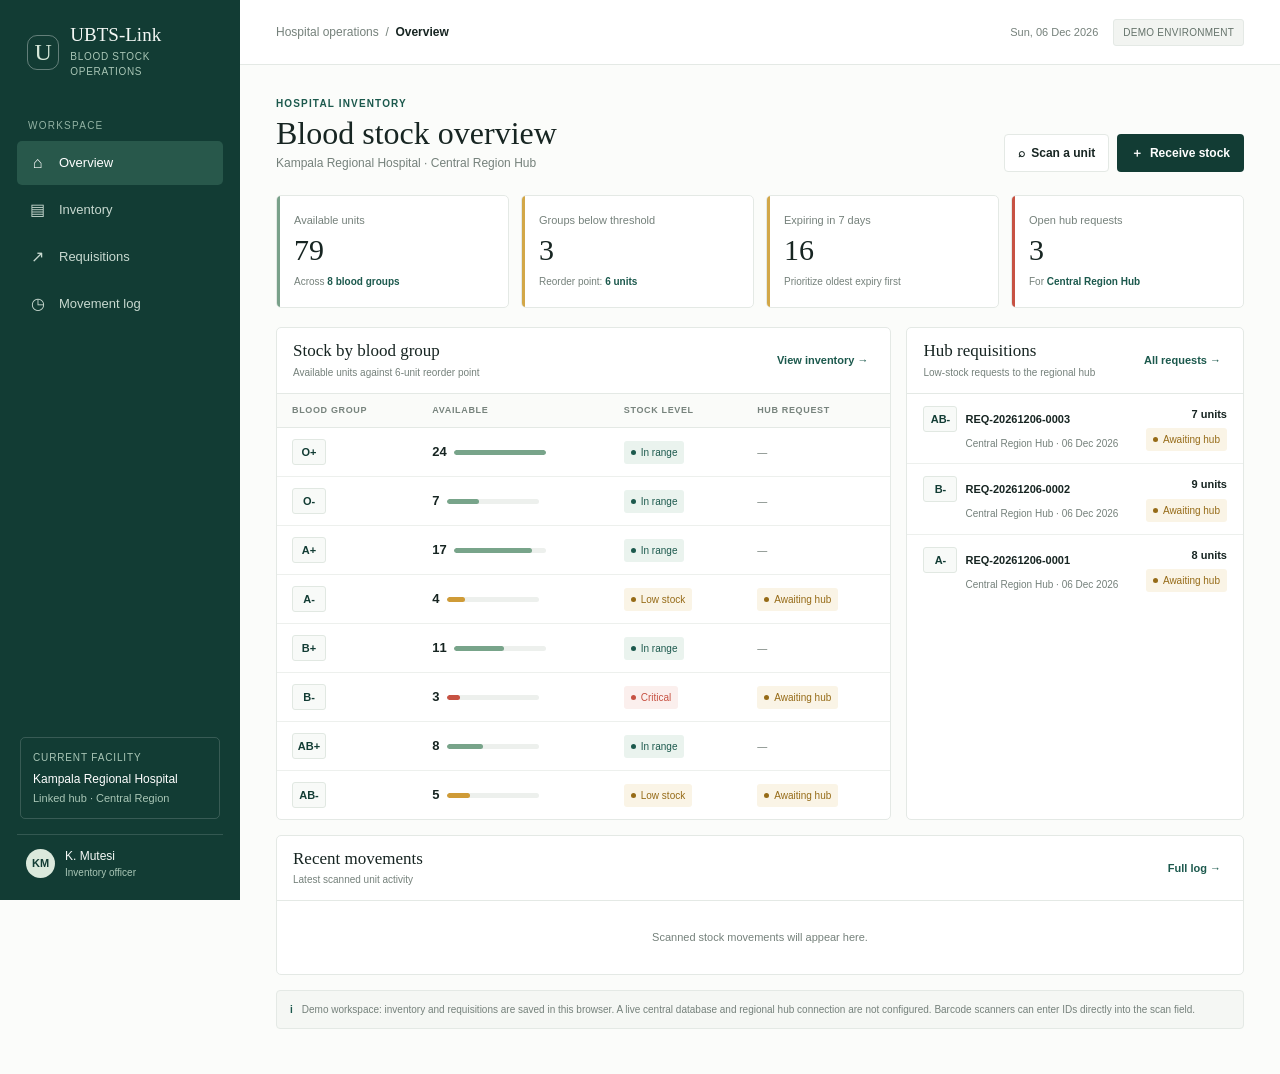
==== index.html @ df7903d9 "Build 1: Everything in the html" ====
<!doctype html>
<html lang="en">
<head>
<meta charset="utf-8">
<meta name="viewport" content="width=device-width, initial-scale=1">
<meta name="theme-color" content="#123c34">
<title>UBTS-Link | Blood stock operations</title>
<style>
:root{--forest:#123c34;--forest-2:#1c594d;--mint:#eaf3ee;--mint-2:#f3f7f4;--paper:#fbfcfa;--ink:#172522;--muted:#75817b;--line:#e4e9e5;--coral:#c75243;--coral-soft:#fbefed;--amber:#966b17;--amber-soft:#faf4e6;--blue:#416c88;--blue-soft:#edf4f8;--white:#fff;--shadow:0 14px 38px rgba(25,50,39,.12);--serif:Georgia,'Times New Roman',serif;--sans:'Trebuchet MS','Segoe UI',sans-serif}*{box-sizing:border-box}body{margin:0;background:var(--paper);color:var(--ink);font:14px/1.5 var(--sans)}button,input,select{font:inherit}button{cursor:pointer}button:focus-visible,input:focus-visible,select:focus-visible{outline:3px solid #8bc5a7;outline-offset:2px}.shell{min-height:100vh;display:grid;grid-template-columns:240px minmax(0,1fr)}.sidebar{position:sticky;top:0;height:100vh;display:flex;flex-direction:column;background:var(--forest);color:#f4f8f5;padding:25px 17px 18px}.brand{display:flex;align-items:center;gap:11px;padding:0 10px 27px}.brand-mark{width:35px;height:35px;display:grid;place-items:center;border:1px solid rgba(255,255,255,.34);border-radius:10px;color:#d6e8d9;font:24px/1 var(--serif)}.brand-name{font:19px/1 var(--serif);letter-spacing:0}.brand-sub{font-size:10px;color:#a9c6b6;margin-top:5px;letter-spacing:.7px}.nav-label{padding:12px 11px 8px;color:#92b2a3;text-transform:uppercase;font-size:10px;letter-spacing:1.25px}.nav{display:grid;gap:3px}.nav button{border:0;background:transparent;color:#c8d9d0;text-align:left;display:flex;align-items:center;gap:12px;padding:10px 11px;border-radius:5px;font-size:13px}.nav button:hover,.nav button.active{background:#28584b;color:#fff}.nav-icon{width:19px;text-align:center;font-size:16px}.sidebar-bottom{margin-top:auto}.facility-card{margin:12px 3px 15px;padding:12px;border:1px solid rgba(255,255,255,.16);border-radius:5px}.facility-label{font-size:10px;color:#a9c6b6;text-transform:uppercase;letter-spacing:.85px}.facility-name{margin-top:5px;font-size:12px;color:white}.facility-meta{margin-top:2px;font-size:11px;color:#a9c6b6}.user-row{display:flex;align-items:center;gap:10px;padding:12px 9px 2px;border-top:1px solid rgba(255,255,255,.14)}.avatar{height:29px;width:29px;display:grid;place-items:center;border-radius:50%;background:#dbe9dc;color:var(--forest);font-weight:bold;font-size:11px}.user-name{font-size:12px}.user-role{font-size:10px;color:#a9c6b6}.main{min-width:0}.topbar{height:65px;background:var(--white);border-bottom:1px solid var(--line);display:flex;align-items:center;justify-content:space-between;gap:18px;padding:0 36px}.crumb{font-size:12px;color:var(--muted)}.crumb strong{font-weight:600;color:var(--ink)}.top-actions{display:flex;align-items:center;gap:15px}.demo-chip{padding:5px 9px;background:#f2f4f1;border:1px solid #e4e9e5;border-radius:3px;color:#65736b;font-size:10px;letter-spacing:.25px}.top-date{color:var(--muted);font-size:11px}.content{max-width:1500px;margin:0 auto;padding:31px 36px 45px}.page-heading{display:flex;align-items:flex-end;justify-content:space-between;gap:20px;margin-bottom:23px}.eyebrow{color:var(--forest-2);text-transform:uppercase;letter-spacing:1.15px;font-size:10px;font-weight:bold}.page-heading h1{margin:4px 0 2px;font:32px/1.16 var(--serif);letter-spacing:0}.page-heading p{margin:0;color:var(--muted);font-size:12px}.heading-actions{display:flex;gap:8px}.btn{display:inline-flex;align-items:center;justify-content:center;gap:8px;border:1px solid transparent;border-radius:4px;padding:9px 13px;font-size:12px;font-weight:600;white-space:nowrap;transition:background .15s,border-color .15s}.btn-primary{background:var(--forest);color:white}.btn-primary:hover{background:var(--forest-2)}.btn-secondary{background:white;color:var(--ink);border-color:var(--line)}.btn-secondary:hover{background:var(--mint-2);border-color:#cbd8cf}.btn-danger{background:#fff;color:var(--coral);border-color:#ecd5d2}.btn-danger:hover{background:var(--coral-soft)}.btn-small{padding:6px 9px;font-size:11px}.metrics{display:grid;grid-template-columns:repeat(4,minmax(0,1fr));gap:12px;margin-bottom:19px}.metric{min-height:113px;background:white;border:1px solid var(--line);border-radius:5px;padding:16px 17px;position:relative;overflow:hidden}.metric:before{content:"";position:absolute;left:0;top:0;bottom:0;width:3px;background:#79a18a}.metric.warn:before{background:#d2a748}.metric.alert:before{background:var(--coral)}.metric-label{font-size:11px;color:var(--muted)}.metric-value{margin-top:6px;font:30px/1 var(--serif)}.metric-foot{margin-top:9px;font-size:10px;color:var(--muted)}.metric-foot b{color:var(--forest-2);font-weight:600}.grid-main{display:grid;grid-template-columns:minmax(0,1.55fr) minmax(280px,.85fr);gap:15px;margin-bottom:15px}.panel{background:white;border:1px solid var(--line);border-radius:5px;min-width:0}.panel-head{min-height:56px;display:flex;align-items:center;justify-content:space-between;gap:12px;padding:13px 16px;border-bottom:1px solid var(--line)}.panel-title{font:17px/1.2 var(--serif)}.panel-subtitle{font-size:10px;color:var(--muted);margin-top:3px}.link-button{border:0;background:transparent;color:var(--forest-2);font-weight:600;font-size:11px;padding:6px}.link-button:hover{text-decoration:underline}.table-wrap{overflow:auto}table{width:100%;border-collapse:collapse;text-align:left;white-space:nowrap}th{padding:10px 15px;background:#fafbf9;border-bottom:1px solid var(--line);color:#77837d;text-transform:uppercase;letter-spacing:.65px;font-size:9px;font-weight:600}td{padding:11px 15px;border-bottom:1px solid #edf0ed;font-size:11px}tbody tr:last-child td{border-bottom:0}.blood{display:inline-grid;place-items:center;min-width:34px;height:26px;border:1px solid #e1e8e2;border-radius:3px;background:#f8faf8;color:var(--forest);font-weight:700;font-size:11px}.count-cell{font-weight:700;font-size:13px}.stock-track{width:92px;height:5px;border-radius:5px;background:#edf0ed;overflow:hidden;display:inline-block;vertical-align:middle;margin-left:7px}.stock-fill{height:100%;background:#78a48a;border-radius:5px}.stock-fill.low{background:#cf9b37}.stock-fill.critical{background:var(--coral)}.pill{display:inline-flex;align-items:center;gap:5px;padding:4px 7px;border-radius:3px;font-size:10px}.pill:before{content:"";width:5px;height:5px;border-radius:50%;background:currentColor}.pill-good{background:var(--mint);color:var(--forest-2)}.pill-warn{background:var(--amber-soft);color:var(--amber)}.pill-alert{background:var(--coral-soft);color:var(--coral)}.pill-blue{background:var(--blue-soft);color:var(--blue)}.type-list{display:flex;align-items:center;gap:4px}.requests-list{display:grid}.request-row{display:flex;justify-content:space-between;align-items:center;gap:10px;padding:12px 16px;border-bottom:1px solid #edf0ed}.request-row:last-child{border-bottom:0}.request-info{min-width:0}.request-type{display:flex;align-items:center;gap:8px;font-weight:600;font-size:11px}.request-detail{margin:4px 0 0 42px;color:var(--muted);font-size:10px}.request-qty{font-weight:700;white-space:nowrap;font-size:11px}.empty-state{padding:28px 16px;text-align:center;color:var(--muted);font-size:11px}.movement-row{display:grid;grid-template-columns:68px 1fr auto;align-items:center;gap:12px;padding:10px 15px;border-bottom:1px solid #edf0ed;font-size:11px}.movement-row:last-child{border-bottom:0}.movement-time{color:var(--muted);font-size:10px}.movement-barcode{display:block;color:var(--muted);font-size:10px;margin-top:2px}.movement-qty{font-weight:700}.search-box{position:relative}.search-box input{width:min(250px,29vw);height:34px;border:1px solid var(--line);border-radius:4px;padding:0 11px 0 31px;background:#fff;font-size:11px}.search-icon{position:absolute;left:10px;top:7px;color:#8a958e;font-size:15px}.toolbar{display:flex;align-items:center;gap:8px}.filter-select{height:34px;padding:0 27px 0 10px;border:1px solid var(--line);border-radius:4px;background:white;color:var(--ink);font-size:11px}.table-meta{padding:10px 15px;border-top:1px solid var(--line);font-size:10px;color:var(--muted)}.cell-action{border:0;background:transparent;color:var(--forest-2);font-weight:600;font-size:10px;padding:4px}.section-gap{margin-top:15px}.log-type{font-size:10px;color:var(--muted)}.notice{display:flex;align-items:flex-start;gap:9px;padding:11px 13px;background:#f5f7f4;border:1px solid var(--line);border-radius:4px;font-size:10px;color:var(--muted);margin-top:15px}.notice-mark{color:var(--forest-2);font-weight:bold}.modal-backdrop{position:fixed;inset:0;z-index:10;background:rgba(14,32,26,.49);display:grid;place-items:center;padding:20px}.modal{width:min(490px,100%);max-height:90vh;overflow:auto;background:white;border-radius:6px;box-shadow:var(--shadow);animation:rise .18s ease-out}.modal-head{padding:19px 21px 13px;border-bottom:1px solid var(--line);display:flex;align-items:flex-start;justify-content:space-between;gap:10px}.modal-head h2{font:22px/1.2 var(--serif);margin:0}.modal-head p{font-size:11px;color:var(--muted);margin:5px 0 0}.close-btn{border:0;background:transparent;color:var(--muted);font-size:21px;line-height:1;padding:0 3px}.modal-body{padding:18px 21px 21px}.form-grid{display:grid;grid-template-columns:1fr 1fr;gap:13px}.field{display:grid;gap:5px}.field.full{grid-column:1/-1}.field label{font-size:10px;color:#56645b;font-weight:600}.field input,.field select{height:37px;width:100%;border:1px solid #dfe5e0;border-radius:4px;padding:0 10px;background:white;color:var(--ink);font-size:12px}.field input:focus,.field select:focus{border-color:#83a993}.field-help{font-size:9px;color:var(--muted)}.scan-readout{display:flex;gap:8px;align-items:center;padding:10px;background:var(--mint-2);border:1px solid #e2ebe4;border-radius:4px;color:#50665a;font-size:10px;margin:0 0 14px}.scan-dot{width:7px;height:7px;border-radius:50%;background:#5a9770}.form-error{display:none;margin-top:12px;padding:8px 10px;border-radius:3px;color:var(--coral);background:var(--coral-soft);font-size:10px}.form-error.show{display:block}.modal-actions{display:flex;justify-content:flex-end;gap:8px;margin-top:17px}.toast{position:fixed;right:22px;bottom:22px;z-index:20;padding:11px 15px;background:var(--forest);color:white;border-radius:4px;box-shadow:var(--shadow);font-size:12px;animation:rise .18s ease-out}.toast.error{background:#923d34}.mobile-menu{display:none}@keyframes rise{from{opacity:0;transform:translateY(7px)}to{opacity:1;transform:translateY(0)}}
@media(max-width:1050px){.shell{grid-template-columns:205px minmax(0,1fr)}.sidebar{padding-left:12px;padding-right:12px}.content{padding:25px 22px 36px}.topbar{padding:0 22px}.metrics{grid-template-columns:repeat(2,minmax(0,1fr))}.grid-main{grid-template-columns:minmax(0,1.2fr) minmax(250px,.8fr)}}
@media(max-width:760px){.shell{grid-template-columns:1fr}.sidebar{position:static;height:auto;padding:12px 15px 0}.brand{padding:0 2px 10px}.brand-mark{width:30px;height:30px}.brand-name{font-size:17px}.nav-label,.sidebar-bottom{display:none}.nav{display:flex;overflow-x:auto;padding:0 0 9px;gap:4px}.nav button{padding:8px 10px;white-space:nowrap;font-size:11px}.nav-icon{width:auto}.topbar{height:48px;padding:0 16px}.top-date{display:none}.content{padding:21px 15px 30px}.page-heading{align-items:flex-start;flex-direction:column;margin-bottom:17px;gap:13px}.page-heading h1{font-size:28px}.heading-actions{width:100%}.heading-actions .btn{flex:1}.metrics{gap:8px}.metric{min-height:100px;padding:13px}.metric-value{font-size:26px}.grid-main{grid-template-columns:1fr;gap:11px}.search-box input{width:100%;max-width:none}.toolbar{flex:1}.toolbar .search-box{flex:1}.inventory-toolbar{display:flex;flex-wrap:wrap}.inventory-toolbar .toolbar{width:100%;order:2}.inventory-toolbar>.btn{margin-left:auto}.demo-chip{font-size:9px}.panel-title{font-size:16px}}
@media(max-width:400px){.nav button{padding:7px 8px}.nav-icon{display:none}.metrics{grid-template-columns:repeat(2,minmax(0,1fr))}.heading-actions .btn{padding:8px;font-size:11px}.form-grid{grid-template-columns:1fr}.field.full{grid-column:auto}.top-actions{gap:6px}}
@media(prefers-reduced-motion:reduce){*,*::before,*::after{animation-duration:.01ms!important;animation-iteration-count:1!important;scroll-behavior:auto!important}}
</style>
</head>
<body>
<div id="app"></div>
<div id="modal-root"></div>
<div id="toast-root" aria-live="polite"></div>
<script>
(() => {
  const STORAGE_KEY = 'ubts-link-v1';
  const THRESHOLD = 6;
  const bloodTypes = ['O+','O-','A+','A-','B+','B-','AB+','AB-'];
  const app = document.getElementById('app');
  const modalRoot = document.getElementById('modal-root');
  const today = () => new Date().toISOString().slice(0, 10);
  const shiftDate = (days) => { const date = new Date(); date.setDate(date.getDate() + days); return date.toISOString().slice(0, 10); };
  const makeSeed = () => {
    const counts = {'O+':24,'O-':7,'A+':17,'A-':4,'B+':11,'B-':3,'AB+':8,'AB-':5};
    const units = [];
    Object.entries(counts).forEach(([type, count], group) => {
      for (let index = 0; index < count; index++) {
        const serial = String(group * 100 + index + 1).padStart(5, '0');
        const days = index < 2 ? index + 2 : 6 + index * 2;
        units.push({barcode:`IST128-26-${serial}`, type, component:'Whole blood', collected:shiftDate(-5 - index), expires:shiftDate(days), source:'Central Region Hub', status:'available'});
      }
    });
    return {units, requisitions:[], movements:[], threshold:THRESHOLD};
  };
  let state;
  try { state = JSON.parse(localStorage.getItem(STORAGE_KEY)) || makeSeed(); }
  catch { state = makeSeed(); }
  if (!state || !Array.isArray(state.units)) state = makeSeed();
  state.requisitions ||= [];
  state.movements ||= [];
  state.threshold = THRESHOLD;
  let currentPage = 'overview';
  let inventorySearch = '';
  let inventoryFilter = 'all';
  let toastTimer;

  const escapeHtml = (value) => String(value ?? '').replace(/[&<>"']/g, (character) => ({'&':'&amp;','<':'&lt;','>':'&gt;','"':'&quot;',"'":'&#39;'}[character]));
  const save = () => localStorage.setItem(STORAGE_KEY, JSON.stringify(state));
  const available = (type) => state.units.filter(unit => unit.type === type && unit.status === 'available' && unit.expires > today()).length;
  const activeRequest = (type) => state.requisitions.some(request => request.type === type && request.status !== 'received' && request.status !== 'cancelled');
  const dateLabel = (date) => new Intl.DateTimeFormat('en-GB',{day:'2-digit',month:'short',year:'numeric'}).format(new Date(`${date}T00:00:00`));
  const timeLabel = (date) => new Intl.DateTimeFormat('en-GB',{hour:'2-digit',minute:'2-digit',day:'2-digit',month:'short'}).format(new Date(date));
  const code = () => {
    let sequence = state.requisitions.length + 1;
    let id;
    do {
      id = `REQ-${today().replace(/-/g, '')}-${String(sequence++).padStart(4, '0')}`;
    } while (state.requisitions.some(request => request.id === id));
    return id;
  };
  const addMovement = (action, unit, detail='') => state.movements.unshift({action,barcode:unit.barcode,type:unit.type,detail,at:new Date().toISOString()});
  function normalizeRequestIds() {
    const used = new Set();
    state.requisitions.forEach((request, index) => {
      if (!request.id || used.has(request.id)) {
        let sequence = index + 1;
        let id;
        do {
          id = `REQ-${today().replace(/-/g, '')}-${String(sequence++).padStart(4, '0')}`;
        } while (used.has(id) || state.requisitions.some(item => item !== request && item.id === id));
        request.id = id;
      }
      used.add(request.id);
    });
  }
  normalizeRequestIds();
  function checkRequisitions() {
    for (const type of bloodTypes) {
      if (available(type) <= THRESHOLD && !activeRequest(type)) {
        state.requisitions.unshift({id:code(),type,quantity:Math.max(THRESHOLD * 2 - available(type),THRESHOLD),hub:'Central Region Hub',status:'pending',created:new Date().toISOString()});
      }
    }
  }
  function reconcileExpired() {
    let changed = false;
    for (const unit of state.units) {
      if (unit.status === 'available' && unit.expires <= today()) {
        unit.status = 'expired';
        addMovement('Expired',unit,'Automatically flagged at expiry');
        changed = true;
      }
    }
    if (changed) { checkRequisitions(); save(); }
  }
  reconcileExpired();
  checkRequisitions();
  save();

  const navItems = [{id:'overview',icon:'⌂',label:'Overview'},{id:'inventory',icon:'▤',label:'Inventory'},{id:'requisitions',icon:'↗',label:'Requisitions'},{id:'activity',icon:'◷',label:'Movement log'}];
  const navMarkup = () => navItems.map(item => `<button type="button" data-page="${item.id}" class="${currentPage===item.id?'active':''}"><span class="nav-icon" aria-hidden="true">${item.icon}</span>${item.label}</button>`).join('');
  const requestPill = (status) => `<span class="pill ${status==='pending'?'pill-warn':status==='sent'?'pill-blue':status==='received'?'pill-good':'pill-alert'}">${escapeHtml(status==='pending'?'Awaiting hub':status[0].toUpperCase()+status.slice(1))}</span>`;
  const unitStatus = (unit) => unit.status === 'available' && unit.expires <= today() ? 'expired' : unit.status;
  const statusPill = (unit) => { const status=unitStatus(unit); return `<span class="pill ${status==='available'?'pill-good':status==='expired'?'pill-alert':'pill-blue'}">${status==='available'?'Available':status==='expired'?'Expired':'Dispensed'}</span>`; };
  function heading(eyebrow,title,description,actions='') {
    return `<div class="page-heading"><div><div class="eyebrow">${eyebrow}</div><h1>${title}</h1><p>${description}</p></div>${actions?`<div class="heading-actions">${actions}</div>`:''}</div>`;
  }
  function metricsMarkup() {
    const availableCount = state.units.filter(unit => unitStatus(unit)==='available').length;
    const lowTypes = bloodTypes.filter(type => available(type) <= THRESHOLD).length;
    const expiring = state.units.filter(unit => unitStatus(unit)==='available' && unit.expires <= shiftDate(7)).length;
    const openRequests = state.requisitions.filter(request => request.status==='pending'||request.status==='sent').length;
    return `<section class="metrics" aria-label="Inventory summary">
      <article class="metric"><div class="metric-label">Available units</div><div class="metric-value">${availableCount}</div><div class="metric-foot">Across <b>8 blood groups</b></div></article>
      <article class="metric ${lowTypes?'warn':''}"><div class="metric-label">Groups below threshold</div><div class="metric-value">${lowTypes}</div><div class="metric-foot">Reorder point: <b>${THRESHOLD} units</b></div></article>
      <article class="metric ${expiring?'warn':''}"><div class="metric-label">Expiring in 7 days</div><div class="metric-value">${expiring}</div><div class="metric-foot">Prioritize oldest expiry first</div></article>
      <article class="metric ${openRequests?'alert':''}"><div class="metric-label">Open hub requests</div><div class="metric-value">${openRequests}</div><div class="metric-foot">For <b>Central Region Hub</b></div></article>
    </section>`;
  }
  function stockPanel() {
    const rows = bloodTypes.map(type => {
      const count=available(type), low=count<=THRESHOLD, critical=count<=3;
      const open=state.requisitions.find(request=>request.type===type&&(request.status==='pending'||request.status==='sent'));
      return `<tr><td><span class="blood">${type}</span></td><td class="count-cell">${count}<span class="stock-track"><span class="stock-fill ${critical?'critical':low?'low':''}" style="display:block;width:${Math.min(count/20*100,100)}%"></span></span></td><td>${low?`<span class="pill ${critical?'pill-alert':'pill-warn'}">${critical?'Critical':'Low stock'}</span>`:'<span class="pill pill-good">In range</span>'}</td><td>${open?requestPill(open.status):'<span class="log-type">—</span>'}</td></tr>`;
    }).join('');
    return `<section class="panel"><div class="panel-head"><div><div class="panel-title">Stock by blood group</div><div class="panel-subtitle">Available units against ${THRESHOLD}-unit reorder point</div></div><button class="link-button" data-page="inventory">View inventory →</button></div><div class="table-wrap"><table><thead><tr><th>Blood group</th><th>Available</th><th>Stock level</th><th>Hub request</th></tr></thead><tbody>${rows}</tbody></table></div></section>`;
  }
  function requestPanel(limit=4) {
    const requests=state.requisitions.filter(request=>request.status!=='cancelled').slice(0,limit);
    const body=requests.length?`<div class="requests-list">${requests.map(request=>`<div class="request-row"><div class="request-info"><div class="request-type"><span class="blood">${escapeHtml(request.type)}</span>${escapeHtml(request.id)}</div><div class="request-detail">${escapeHtml(request.hub)} · ${dateLabel(request.created.slice(0,10))}</div></div><div style="text-align:right"><div class="request-qty">${request.quantity} units</div><div style="margin-top:5px">${requestPill(request.status)}</div></div></div>`).join('')}</div>`:'<div class="empty-state">No open requisitions. Stock levels are in range.</div>';
    return `<section class="panel"><div class="panel-head"><div><div class="panel-title">Hub requisitions</div><div class="panel-subtitle">Low-stock requests to the regional hub</div></div><button class="link-button" data-page="requisitions">All requests →</button></div>${body}</section>`;
  }
  function movementPanel(limit=5) {
    const entries=state.movements.slice(0,limit);
    const body=entries.length?entries.map(item=>`<div class="movement-row"><div class="movement-time">${timeLabel(item.at)}</div><div><strong>${escapeHtml(item.action)}</strong> · <span class="blood" style="height:20px;min-width:28px">${escapeHtml(item.type)}</span><span class="movement-barcode">${escapeHtml(item.barcode)}${item.detail?` · ${escapeHtml(item.detail)}`:''}</span></div><div class="movement-qty">1 unit</div></div>`).join(''):'<div class="empty-state">Scanned stock movements will appear here.</div>';
    return `<section class="panel"><div class="panel-head"><div><div class="panel-title">Recent movements</div><div class="panel-subtitle">Latest scanned unit activity</div></div><button class="link-button" data-page="activity">Full log →</button></div>${body}</section>`;
  }
  function overviewPage() {
    return `${heading('Hospital inventory','Blood stock overview','Kampala Regional Hospital · Central Region Hub',`<button class="btn btn-secondary" data-action="scan">⌕ &nbsp;Scan a unit</button><button class="btn btn-primary" data-action="intake">＋ &nbsp;Receive stock</button>`)}${metricsMarkup()}<div class="grid-main">${stockPanel()}${requestPanel()}</div>${movementPanel()}<div class="notice"><span class="notice-mark">i</span><span>Demo workspace: inventory and requisitions are saved in this browser. A live central database and regional hub connection are not configured. Barcode scanners can enter IDs directly into the scan field.</span></div>`;
  }
  function inventoryPage() {
    const visible=state.units.filter(unit=>{
      const status=unitStatus(unit);
      const query=inventorySearch.trim().toLowerCase();
      return (inventoryFilter==='all'||status===inventoryFilter) && (!query||[unit.barcode,unit.type,unit.source].some(value=>String(value).toLowerCase().includes(query)));
    }).sort((a,b)=>a.expires.localeCompare(b.expires));
    const rows=visible.map(unit=>`<tr><td><strong>${escapeHtml(unit.barcode)}</strong></td><td><span class="blood">${escapeHtml(unit.type)}</span></td><td>${escapeHtml(unit.component)}</td><td>${dateLabel(unit.collected)}</td><td>${dateLabel(unit.expires)}</td><td>${escapeHtml(unit.source)}</td><td>${statusPill(unit)}</td><td>${unitStatus(unit)==='available'?`<button class="cell-action" data-action="scan-unit" data-barcode="${escapeHtml(unit.barcode)}">Dispense</button>`:'—'}</td></tr>`).join('');
    const actions=`<button class="btn btn-secondary" data-action="scan">⌕ &nbsp;Scan a unit</button><button class="btn btn-primary" data-action="intake">＋ &nbsp;Receive stock</button>`;
    return `${heading('Stock register','Unit inventory','Search, review expiry dates, and record unit movements.',actions)}<section class="panel"><div class="panel-head inventory-toolbar"><div><div class="panel-title">Blood units</div><div class="panel-subtitle">${visible.length} of ${state.units.length} recorded units</div></div><div class="toolbar"><label class="search-box"><span class="search-icon" aria-hidden="true">⌕</span><input id="inventory-search" type="search" placeholder="Search barcode or group" value="${escapeHtml(inventorySearch)}" aria-label="Search inventory"></label><select class="filter-select" id="inventory-filter" aria-label="Filter by status"><option value="all" ${inventoryFilter==='all'?'selected':''}>All statuses</option><option value="available" ${inventoryFilter==='available'?'selected':''}>Available</option><option value="dispensed" ${inventoryFilter==='dispensed'?'selected':''}>Dispensed</option><option value="expired" ${inventoryFilter==='expired'?'selected':''}>Expired</option></select></div></div><div class="table-wrap"><table><thead><tr><th>IST-128 barcode</th><th>Group</th><th>Component</th><th>Collected</th><th>Expires</th><th>Source</th><th>Status</th><th>Action</th></tr></thead><tbody>${rows||'<tr><td colspan="8" class="empty-state">No matching units found.</td></tr>'}</tbody></table></div><div class="table-meta">Units at or past their expiry date are automatically marked expired. Dispensing a unit removes it from available stock.</div></section>`;
  }
  function requisitionsPage() {
    const requests=state.requisitions.filter(request=>request.status!=='cancelled');
    const rows=requests.map(request=>`<tr><td><strong>${escapeHtml(request.id)}</strong></td><td><span class="blood">${escapeHtml(request.type)}</span></td><td class="count-cell">${request.quantity}</td><td>${escapeHtml(request.hub)}</td><td>${dateLabel(request.created.slice(0,10))}</td><td>${requestPill(request.status)}</td><td>${request.status==='pending'?`<button class="cell-action" data-action="dispatch" data-id="${escapeHtml(request.id)}">Mark sent</button>`:request.status==='sent'?`<button class="cell-action" data-action="acknowledge" data-id="${escapeHtml(request.id)}">Acknowledge</button>`:'—'}</td></tr>`).join('');
    return `${heading('Regional supply','Requisitions',`Requests are created automatically when a blood group reaches ${THRESHOLD} available units or fewer.`,`<button class="btn btn-secondary" data-action="scan">⌕ &nbsp;Scan a unit</button>`)}<section class="panel"><div class="panel-head"><div><div class="panel-title">Requests to Central Region Hub</div><div class="panel-subtitle">Automated reorder point · ${THRESHOLD} units per blood group</div></div><span class="demo-chip">LOCAL DEMO</span></div><div class="table-wrap"><table><thead><tr><th>Request ID</th><th>Blood group</th><th>Units requested</th><th>Regional hub</th><th>Created</th><th>Status</th><th>Update</th></tr></thead><tbody>${rows||'<tr><td colspan="7" class="empty-state">No requisitions yet.</td></tr>'}</tbody></table></div><div class="table-meta">Requests are saved locally in this browser and are not transmitted to a live regional hub.</div></section><div class="section-gap">${stockPanel()}</div>`;
  }
  function activityPage() {
    const rows=state.movements.map(item=>`<tr><td>${timeLabel(item.at)}</td><td><strong>${escapeHtml(item.action)}</strong></td><td>${escapeHtml(item.barcode)}</td><td><span class="blood">${escapeHtml(item.type)}</span></td><td>${escapeHtml(item.detail||'—')}</td></tr>`).join('');
    return `${heading('Audit trail','Movement log','Recorded intake, dispensing, and expiry events for scanned units.') }<section class="panel"><div class="panel-head"><div><div class="panel-title">Unit movement history</div><div class="panel-subtitle">${state.movements.length} recorded events</div></div></div><div class="table-wrap"><table><thead><tr><th>Recorded</th><th>Movement</th><th>IST-128 barcode</th><th>Group</th><th>Details</th></tr></thead><tbody>${rows||'<tr><td colspan="5" class="empty-state">No unit movements recorded.</td></tr>'}</tbody></table></div></section>`;
  }
  function render() {
    const pages={overview:overviewPage,inventory:inventoryPage,requisitions:requisitionsPage,activity:activityPage};
    const titles={overview:'Overview',inventory:'Inventory',requisitions:'Requisitions',activity:'Movement log'};
    app.innerHTML=`<div class="shell"><aside class="sidebar"><div class="brand"><div class="brand-mark" aria-hidden="true">U</div><div><div class="brand-name">UBTS-Link</div><div class="brand-sub">BLOOD STOCK OPERATIONS</div></div></div><div class="nav-label">Workspace</div><nav class="nav" aria-label="Main navigation">${navMarkup()}</nav><div class="sidebar-bottom"><div class="facility-card"><div class="facility-label">Current facility</div><div class="facility-name">Kampala Regional Hospital</div><div class="facility-meta">Linked hub · Central Region</div></div><div class="user-row"><div class="avatar">KM</div><div><div class="user-name">K. Mutesi</div><div class="user-role">Inventory officer</div></div></div></div></aside><main class="main"><header class="topbar"><div class="crumb">Hospital operations &nbsp;/&nbsp; <strong>${titles[currentPage]}</strong></div><div class="top-actions"><span class="top-date">${new Intl.DateTimeFormat('en-GB',{weekday:'short',day:'2-digit',month:'short',year:'numeric'}).format(new Date())}</span><span class="demo-chip">DEMO ENVIRONMENT</span></div></header><div class="content">${pages[currentPage]()}</div></main></div>`;
  }
  function showToast(message,error=false) {
    const root=document.getElementById('toast-root');
    root.innerHTML=`<div class="toast ${error?'error':''}" role="status">${escapeHtml(message)}</div>`;
    clearTimeout(toastTimer); toastTimer=setTimeout(()=>root.replaceChildren(),3200);
  }
  function closeModal() { modalRoot.innerHTML=''; }
  function modal(title,subtitle,body) {
    modalRoot.innerHTML=`<div class="modal-backdrop" data-action="backdrop"><section class="modal" role="dialog" aria-modal="true" aria-labelledby="modal-title"><div class="modal-head"><div><h2 id="modal-title">${title}</h2><p>${subtitle}</p></div><button class="close-btn" type="button" data-action="close-modal" aria-label="Close">×</button></div>${body}</section></div>`;
    modalRoot.querySelector('input')?.focus();
  }
  function intakeModal(prefill={}) {
    const body=`<form id="intake-form" class="modal-body"><div class="scan-readout"><span class="scan-dot"></span>Scan the IST-128 label, or type its barcode and press Tab.</div><div class="form-grid"><div class="field full"><label for="intake-barcode">Unit barcode</label><input id="intake-barcode" name="barcode" placeholder="IST128-26-00001" autocomplete="off" required value="${escapeHtml(prefill.barcode||'')}"></div><div class="field"><label for="intake-type">Blood group</label><select id="intake-type" name="type" required>${bloodTypes.map(type=>`<option ${prefill.type===type?'selected':''}>${type}</option>`).join('')}</select></div><div class="field"><label for="intake-component">Component</label><select id="intake-component" name="component"><option>Whole blood</option><option>Red blood cells</option><option>Platelets</option><option>Plasma</option></select></div><div class="field"><label for="intake-collected">Collection date</label><input id="intake-collected" name="collected" type="date" value="${today()}" required></div><div class="field"><label for="intake-expires">Expiry date</label><input id="intake-expires" name="expires" type="date" value="${shiftDate(35)}" min="${shiftDate(1)}" required></div><div class="field full"><label for="intake-source">Source</label><select id="intake-source" name="source"><option>Central Region Hub</option><option>Walk-in donation</option><option>Inter-hospital transfer</option></select></div></div><div class="form-error" id="form-error" role="alert"></div><div class="modal-actions"><button class="btn btn-secondary" type="button" data-action="close-modal">Cancel</button><button class="btn btn-primary" type="submit">Add unit to stock</button></div></form>`;
    modal('Receive a unit','Scan the label and confirm collection details.',body);
  }
  function scanModal(prefill='') {
    const body=`<form id="scan-form" class="modal-body"><div class="scan-readout"><span class="scan-dot"></span>Barcode scanner ready · scan one unit to record a movement.</div><div class="form-grid"><div class="field full"><label for="scan-barcode">IST-128 barcode</label><input id="scan-barcode" name="barcode" placeholder="Scan or enter unit barcode" autocomplete="off" required value="${escapeHtml(prefill)}"></div><div class="field full"><label for="scan-action">Movement</label><select id="scan-action" name="action"><option value="dispense">Dispense to patient</option><option value="expire">Mark expired / discard</option></select></div><div class="field full" id="scan-detail-field"><label for="scan-detail">Patient or issue reference</label><input id="scan-detail" name="detail" placeholder="Optional reference"></div></div><div class="form-error" id="form-error" role="alert"></div><div class="modal-actions"><button class="btn btn-secondary" type="button" data-action="close-modal">Cancel</button><button class="btn btn-primary" type="submit">Record movement</button></div></form>`;
    modal('Scan a unit','Dispensing or expiring a unit updates available stock immediately.',body);
  }
  function showError(message) { const error=document.getElementById('form-error'); if(error){error.textContent=message;error.classList.add('show');} }
  document.addEventListener('click',event=>{
    const target=event.target.closest('[data-action],[data-page]');
    if(!target)return;
    if(target.dataset.page){currentPage=target.dataset.page;render();return;}
    const action=target.dataset.action;
    if(action==='intake'){intakeModal();return;}
    if(action==='scan'){scanModal();return;}
    if(action==='close-modal'){closeModal();return;}
    if(action==='backdrop'&&event.target===target){closeModal();return;}
    if(action==='scan-unit'){scanModal(target.dataset.barcode);return;}
    if(action==='dispatch'||action==='acknowledge'){
      const request=state.requisitions.find(item=>item.id===target.dataset.id);
      if(request){request.status=action==='dispatch'?'sent':'received';save();render();showToast(action==='dispatch'?'Request marked as sent to the hub.':'Hub acknowledgement recorded.');}
    }
  });
  document.addEventListener('change',event=>{
    if(event.target.id==='inventory-filter'){inventoryFilter=event.target.value;render();}
    if(event.target.id==='scan-action'){
      const field=document.getElementById('scan-detail-field');
      if(field)field.style.display=event.target.value==='dispense'?'grid':'none';
    }
  });
  document.addEventListener('input',event=>{
    if(event.target.id==='inventory-search'){
      const position=event.target.selectionStart;
      inventorySearch=event.target.value;
      render();
      const input=document.getElementById('inventory-search');
      input?.focus();input?.setSelectionRange(position,position);
    }
  });
  document.addEventListener('submit',event=>{
    if(event.target.id==='intake-form'){
      event.preventDefault();
      const data=new FormData(event.target), barcode=String(data.get('barcode')).trim().toUpperCase();
      if(state.units.some(unit=>unit.barcode.toUpperCase()===barcode)){showError('This barcode is already registered. Each unit must have a unique barcode.');return;}
      const collected=String(data.get('collected')), expires=String(data.get('expires'));
      if(expires<=today()||expires<=collected){showError('Expiry must be after the collection date and later than today.');return;}
      const unit={barcode,type:String(data.get('type')),component:String(data.get('component')),collected,expires,source:String(data.get('source')),status:'available'};
      state.units.unshift(unit);addMovement('Received',unit,unit.source);checkRequisitions();save();closeModal();render();showToast(`${unit.type} unit received and added to stock.`);
    }
    if(event.target.id==='scan-form'){
      event.preventDefault();
      const data=new FormData(event.target), barcode=String(data.get('barcode')).trim().toUpperCase();
      const unit=state.units.find(item=>item.barcode.toUpperCase()===barcode);
      if(!unit){showError('No unit matches this barcode. Check the label or receive the unit into stock first.');return;}
      const action=String(data.get('action')), status=unitStatus(unit);
      if(status!=='available'){showError(`This unit is already ${status}; it cannot be recorded again.`);return;}
      unit.status=action==='dispense'?'dispensed':'expired';
      const detail=action==='dispense'?String(data.get('detail')||'Patient issue'):'Discarded';
      addMovement(action==='dispense'?'Dispensed':'Expired',unit,detail);
      checkRequisitions();save();closeModal();render();showToast(`${unit.type} unit ${action==='dispense'?'dispensed':'marked expired'}. Stock updated.`);
    }
  });
  document.addEventListener('keydown',event=>{if(event.key==='Escape'&&modalRoot.innerHTML)closeModal();});
  render();
})();
</script>
</body>
</html>
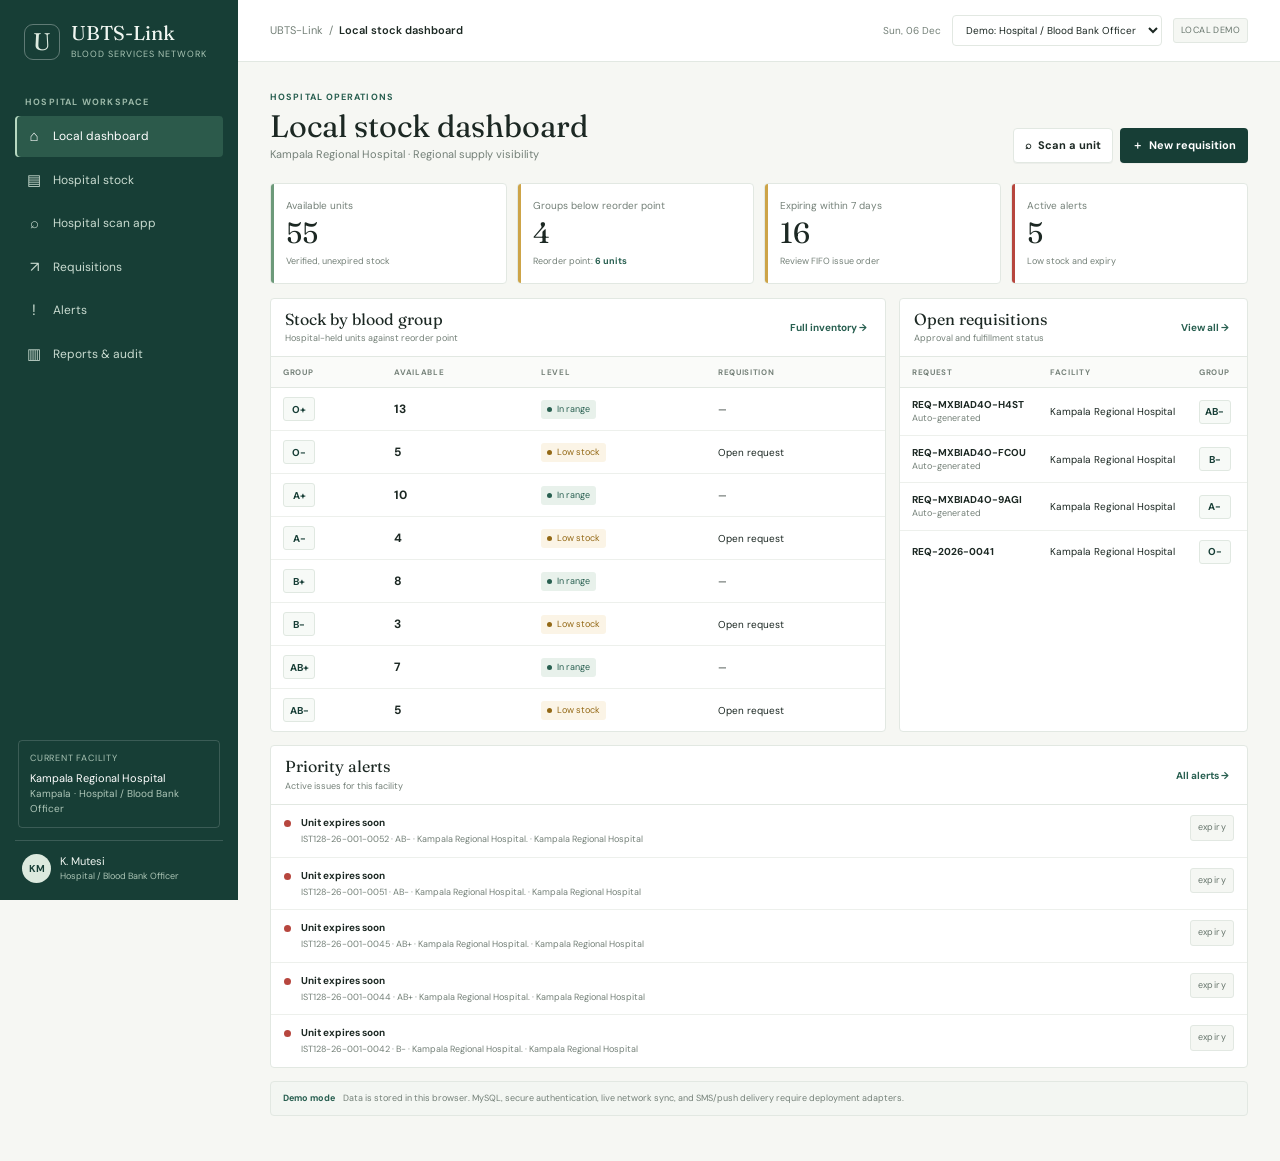
==== commit 1338d275: "Build 2: Working Prototype, Focus on DB" ====
--- a/index.html
+++ b/index.html
@@ -1,248 +1,20 @@
 <!doctype html>
 <html lang="en">
 <head>
-<meta charset="utf-8">
-<meta name="viewport" content="width=device-width, initial-scale=1">
-<meta name="theme-color" content="#123c34">
-<title>UBTS-Link | Blood stock operations</title>
-<style>
-:root{--forest:#123c34;--forest-2:#1c594d;--mint:#eaf3ee;--mint-2:#f3f7f4;--paper:#fbfcfa;--ink:#172522;--muted:#75817b;--line:#e4e9e5;--coral:#c75243;--coral-soft:#fbefed;--amber:#966b17;--amber-soft:#faf4e6;--blue:#416c88;--blue-soft:#edf4f8;--white:#fff;--shadow:0 14px 38px rgba(25,50,39,.12);--serif:Georgia,'Times New Roman',serif;--sans:'Trebuchet MS','Segoe UI',sans-serif}*{box-sizing:border-box}body{margin:0;background:var(--paper);color:var(--ink);font:14px/1.5 var(--sans)}button,input,select{font:inherit}button{cursor:pointer}button:focus-visible,input:focus-visible,select:focus-visible{outline:3px solid #8bc5a7;outline-offset:2px}.shell{min-height:100vh;display:grid;grid-template-columns:240px minmax(0,1fr)}.sidebar{position:sticky;top:0;height:100vh;display:flex;flex-direction:column;background:var(--forest);color:#f4f8f5;padding:25px 17px 18px}.brand{display:flex;align-items:center;gap:11px;padding:0 10px 27px}.brand-mark{width:35px;height:35px;display:grid;place-items:center;border:1px solid rgba(255,255,255,.34);border-radius:10px;color:#d6e8d9;font:24px/1 var(--serif)}.brand-name{font:19px/1 var(--serif);letter-spacing:0}.brand-sub{font-size:10px;color:#a9c6b6;margin-top:5px;letter-spacing:.7px}.nav-label{padding:12px 11px 8px;color:#92b2a3;text-transform:uppercase;font-size:10px;letter-spacing:1.25px}.nav{display:grid;gap:3px}.nav button{border:0;background:transparent;color:#c8d9d0;text-align:left;display:flex;align-items:center;gap:12px;padding:10px 11px;border-radius:5px;font-size:13px}.nav button:hover,.nav button.active{background:#28584b;color:#fff}.nav-icon{width:19px;text-align:center;font-size:16px}.sidebar-bottom{margin-top:auto}.facility-card{margin:12px 3px 15px;padding:12px;border:1px solid rgba(255,255,255,.16);border-radius:5px}.facility-label{font-size:10px;color:#a9c6b6;text-transform:uppercase;letter-spacing:.85px}.facility-name{margin-top:5px;font-size:12px;color:white}.facility-meta{margin-top:2px;font-size:11px;color:#a9c6b6}.user-row{display:flex;align-items:center;gap:10px;padding:12px 9px 2px;border-top:1px solid rgba(255,255,255,.14)}.avatar{height:29px;width:29px;display:grid;place-items:center;border-radius:50%;background:#dbe9dc;color:var(--forest);font-weight:bold;font-size:11px}.user-name{font-size:12px}.user-role{font-size:10px;color:#a9c6b6}.main{min-width:0}.topbar{height:65px;background:var(--white);border-bottom:1px solid var(--line);display:flex;align-items:center;justify-content:space-between;gap:18px;padding:0 36px}.crumb{font-size:12px;color:var(--muted)}.crumb strong{font-weight:600;color:var(--ink)}.top-actions{display:flex;align-items:center;gap:15px}.demo-chip{padding:5px 9px;background:#f2f4f1;border:1px solid #e4e9e5;border-radius:3px;color:#65736b;font-size:10px;letter-spacing:.25px}.top-date{color:var(--muted);font-size:11px}.content{max-width:1500px;margin:0 auto;padding:31px 36px 45px}.page-heading{display:flex;align-items:flex-end;justify-content:space-between;gap:20px;margin-bottom:23px}.eyebrow{color:var(--forest-2);text-transform:uppercase;letter-spacing:1.15px;font-size:10px;font-weight:bold}.page-heading h1{margin:4px 0 2px;font:32px/1.16 var(--serif);letter-spacing:0}.page-heading p{margin:0;color:var(--muted);font-size:12px}.heading-actions{display:flex;gap:8px}.btn{display:inline-flex;align-items:center;justify-content:center;gap:8px;border:1px solid transparent;border-radius:4px;padding:9px 13px;font-size:12px;font-weight:600;white-space:nowrap;transition:background .15s,border-color .15s}.btn-primary{background:var(--forest);color:white}.btn-primary:hover{background:var(--forest-2)}.btn-secondary{background:white;color:var(--ink);border-color:var(--line)}.btn-secondary:hover{background:var(--mint-2);border-color:#cbd8cf}.btn-danger{background:#fff;color:var(--coral);border-color:#ecd5d2}.btn-danger:hover{background:var(--coral-soft)}.btn-small{padding:6px 9px;font-size:11px}.metrics{display:grid;grid-template-columns:repeat(4,minmax(0,1fr));gap:12px;margin-bottom:19px}.metric{min-height:113px;background:white;border:1px solid var(--line);border-radius:5px;padding:16px 17px;position:relative;overflow:hidden}.metric:before{content:"";position:absolute;left:0;top:0;bottom:0;width:3px;background:#79a18a}.metric.warn:before{background:#d2a748}.metric.alert:before{background:var(--coral)}.metric-label{font-size:11px;color:var(--muted)}.metric-value{margin-top:6px;font:30px/1 var(--serif)}.metric-foot{margin-top:9px;font-size:10px;color:var(--muted)}.metric-foot b{color:var(--forest-2);font-weight:600}.grid-main{display:grid;grid-template-columns:minmax(0,1.55fr) minmax(280px,.85fr);gap:15px;margin-bottom:15px}.panel{background:white;border:1px solid var(--line);border-radius:5px;min-width:0}.panel-head{min-height:56px;display:flex;align-items:center;justify-content:space-between;gap:12px;padding:13px 16px;border-bottom:1px solid var(--line)}.panel-title{font:17px/1.2 var(--serif)}.panel-subtitle{font-size:10px;color:var(--muted);margin-top:3px}.link-button{border:0;background:transparent;color:var(--forest-2);font-weight:600;font-size:11px;padding:6px}.link-button:hover{text-decoration:underline}.table-wrap{overflow:auto}table{width:100%;border-collapse:collapse;text-align:left;white-space:nowrap}th{padding:10px 15px;background:#fafbf9;border-bottom:1px solid var(--line);color:#77837d;text-transform:uppercase;letter-spacing:.65px;font-size:9px;font-weight:600}td{padding:11px 15px;border-bottom:1px solid #edf0ed;font-size:11px}tbody tr:last-child td{border-bottom:0}.blood{display:inline-grid;place-items:center;min-width:34px;height:26px;border:1px solid #e1e8e2;border-radius:3px;background:#f8faf8;color:var(--forest);font-weight:700;font-size:11px}.count-cell{font-weight:700;font-size:13px}.stock-track{width:92px;height:5px;border-radius:5px;background:#edf0ed;overflow:hidden;display:inline-block;vertical-align:middle;margin-left:7px}.stock-fill{height:100%;background:#78a48a;border-radius:5px}.stock-fill.low{background:#cf9b37}.stock-fill.critical{background:var(--coral)}.pill{display:inline-flex;align-items:center;gap:5px;padding:4px 7px;border-radius:3px;font-size:10px}.pill:before{content:"";width:5px;height:5px;border-radius:50%;background:currentColor}.pill-good{background:var(--mint);color:var(--forest-2)}.pill-warn{background:var(--amber-soft);color:var(--amber)}.pill-alert{background:var(--coral-soft);color:var(--coral)}.pill-blue{background:var(--blue-soft);color:var(--blue)}.type-list{display:flex;align-items:center;gap:4px}.requests-list{display:grid}.request-row{display:flex;justify-content:space-between;align-items:center;gap:10px;padding:12px 16px;border-bottom:1px solid #edf0ed}.request-row:last-child{border-bottom:0}.request-info{min-width:0}.request-type{display:flex;align-items:center;gap:8px;font-weight:600;font-size:11px}.request-detail{margin:4px 0 0 42px;color:var(--muted);font-size:10px}.request-qty{font-weight:700;white-space:nowrap;font-size:11px}.empty-state{padding:28px 16px;text-align:center;color:var(--muted);font-size:11px}.movement-row{display:grid;grid-template-columns:68px 1fr auto;align-items:center;gap:12px;padding:10px 15px;border-bottom:1px solid #edf0ed;font-size:11px}.movement-row:last-child{border-bottom:0}.movement-time{color:var(--muted);font-size:10px}.movement-barcode{display:block;color:var(--muted);font-size:10px;margin-top:2px}.movement-qty{font-weight:700}.search-box{position:relative}.search-box input{width:min(250px,29vw);height:34px;border:1px solid var(--line);border-radius:4px;padding:0 11px 0 31px;background:#fff;font-size:11px}.search-icon{position:absolute;left:10px;top:7px;color:#8a958e;font-size:15px}.toolbar{display:flex;align-items:center;gap:8px}.filter-select{height:34px;padding:0 27px 0 10px;border:1px solid var(--line);border-radius:4px;background:white;color:var(--ink);font-size:11px}.table-meta{padding:10px 15px;border-top:1px solid var(--line);font-size:10px;color:var(--muted)}.cell-action{border:0;background:transparent;color:var(--forest-2);font-weight:600;font-size:10px;padding:4px}.section-gap{margin-top:15px}.log-type{font-size:10px;color:var(--muted)}.notice{display:flex;align-items:flex-start;gap:9px;padding:11px 13px;background:#f5f7f4;border:1px solid var(--line);border-radius:4px;font-size:10px;color:var(--muted);margin-top:15px}.notice-mark{color:var(--forest-2);font-weight:bold}.modal-backdrop{position:fixed;inset:0;z-index:10;background:rgba(14,32,26,.49);display:grid;place-items:center;padding:20px}.modal{width:min(490px,100%);max-height:90vh;overflow:auto;background:white;border-radius:6px;box-shadow:var(--shadow);animation:rise .18s ease-out}.modal-head{padding:19px 21px 13px;border-bottom:1px solid var(--line);display:flex;align-items:flex-start;justify-content:space-between;gap:10px}.modal-head h2{font:22px/1.2 var(--serif);margin:0}.modal-head p{font-size:11px;color:var(--muted);margin:5px 0 0}.close-btn{border:0;background:transparent;color:var(--muted);font-size:21px;line-height:1;padding:0 3px}.modal-body{padding:18px 21px 21px}.form-grid{display:grid;grid-template-columns:1fr 1fr;gap:13px}.field{display:grid;gap:5px}.field.full{grid-column:1/-1}.field label{font-size:10px;color:#56645b;font-weight:600}.field input,.field select{height:37px;width:100%;border:1px solid #dfe5e0;border-radius:4px;padding:0 10px;background:white;color:var(--ink);font-size:12px}.field input:focus,.field select:focus{border-color:#83a993}.field-help{font-size:9px;color:var(--muted)}.scan-readout{display:flex;gap:8px;align-items:center;padding:10px;background:var(--mint-2);border:1px solid #e2ebe4;border-radius:4px;color:#50665a;font-size:10px;margin:0 0 14px}.scan-dot{width:7px;height:7px;border-radius:50%;background:#5a9770}.form-error{display:none;margin-top:12px;padding:8px 10px;border-radius:3px;color:var(--coral);background:var(--coral-soft);font-size:10px}.form-error.show{display:block}.modal-actions{display:flex;justify-content:flex-end;gap:8px;margin-top:17px}.toast{position:fixed;right:22px;bottom:22px;z-index:20;padding:11px 15px;background:var(--forest);color:white;border-radius:4px;box-shadow:var(--shadow);font-size:12px;animation:rise .18s ease-out}.toast.error{background:#923d34}.mobile-menu{display:none}@keyframes rise{from{opacity:0;transform:translateY(7px)}to{opacity:1;transform:translateY(0)}}
-@media(max-width:1050px){.shell{grid-template-columns:205px minmax(0,1fr)}.sidebar{padding-left:12px;padding-right:12px}.content{padding:25px 22px 36px}.topbar{padding:0 22px}.metrics{grid-template-columns:repeat(2,minmax(0,1fr))}.grid-main{grid-template-columns:minmax(0,1.2fr) minmax(250px,.8fr)}}
-@media(max-width:760px){.shell{grid-template-columns:1fr}.sidebar{position:static;height:auto;padding:12px 15px 0}.brand{padding:0 2px 10px}.brand-mark{width:30px;height:30px}.brand-name{font-size:17px}.nav-label,.sidebar-bottom{display:none}.nav{display:flex;overflow-x:auto;padding:0 0 9px;gap:4px}.nav button{padding:8px 10px;white-space:nowrap;font-size:11px}.nav-icon{width:auto}.topbar{height:48px;padding:0 16px}.top-date{display:none}.content{padding:21px 15px 30px}.page-heading{align-items:flex-start;flex-direction:column;margin-bottom:17px;gap:13px}.page-heading h1{font-size:28px}.heading-actions{width:100%}.heading-actions .btn{flex:1}.metrics{gap:8px}.metric{min-height:100px;padding:13px}.metric-value{font-size:26px}.grid-main{grid-template-columns:1fr;gap:11px}.search-box input{width:100%;max-width:none}.toolbar{flex:1}.toolbar .search-box{flex:1}.inventory-toolbar{display:flex;flex-wrap:wrap}.inventory-toolbar .toolbar{width:100%;order:2}.inventory-toolbar>.btn{margin-left:auto}.demo-chip{font-size:9px}.panel-title{font-size:16px}}
-@media(max-width:400px){.nav button{padding:7px 8px}.nav-icon{display:none}.metrics{grid-template-columns:repeat(2,minmax(0,1fr))}.heading-actions .btn{padding:8px;font-size:11px}.form-grid{grid-template-columns:1fr}.field.full{grid-column:auto}.top-actions{gap:6px}}
-@media(prefers-reduced-motion:reduce){*,*::before,*::after{animation-duration:.01ms!important;animation-iteration-count:1!important;scroll-behavior:auto!important}}
-</style>
+  <meta charset="utf-8">
+  <meta name="viewport" content="width=device-width, initial-scale=1">
+  <meta name="theme-color" content="#173e36">
+  <title>UBTS-Link | Blood services network</title>
+  <link rel="preconnect" href="https://fonts.googleapis.com">
+  <link rel="preconnect" href="https://fonts.gstatic.com" crossorigin>
+  <link href="https://fonts.googleapis.com/css2?family=DM+Sans:wght@400;500;600;700&family=Fraunces:opsz,wght@9..144,500;9..144,600;9..144,700&display=swap" rel="stylesheet">
+  <link rel="stylesheet" href="styles.css">
+  <link rel="stylesheet" href="src/ui/polish.css">
+  <script type="module" src="src/main.js"></script>
 </head>
 <body>
-<div id="app"></div>
-<div id="modal-root"></div>
-<div id="toast-root" aria-live="polite"></div>
-<script>
-(() => {
-  const STORAGE_KEY = 'ubts-link-v1';
-  const THRESHOLD = 6;
-  const bloodTypes = ['O+','O-','A+','A-','B+','B-','AB+','AB-'];
-  const app = document.getElementById('app');
-  const modalRoot = document.getElementById('modal-root');
-  const today = () => new Date().toISOString().slice(0, 10);
-  const shiftDate = (days) => { const date = new Date(); date.setDate(date.getDate() + days); return date.toISOString().slice(0, 10); };
-  const makeSeed = () => {
-    const counts = {'O+':24,'O-':7,'A+':17,'A-':4,'B+':11,'B-':3,'AB+':8,'AB-':5};
-    const units = [];
-    Object.entries(counts).forEach(([type, count], group) => {
-      for (let index = 0; index < count; index++) {
-        const serial = String(group * 100 + index + 1).padStart(5, '0');
-        const days = index < 2 ? index + 2 : 6 + index * 2;
-        units.push({barcode:`IST128-26-${serial}`, type, component:'Whole blood', collected:shiftDate(-5 - index), expires:shiftDate(days), source:'Central Region Hub', status:'available'});
-      }
-    });
-    return {units, requisitions:[], movements:[], threshold:THRESHOLD};
-  };
-  let state;
-  try { state = JSON.parse(localStorage.getItem(STORAGE_KEY)) || makeSeed(); }
-  catch { state = makeSeed(); }
-  if (!state || !Array.isArray(state.units)) state = makeSeed();
-  state.requisitions ||= [];
-  state.movements ||= [];
-  state.threshold = THRESHOLD;
-  let currentPage = 'overview';
-  let inventorySearch = '';
-  let inventoryFilter = 'all';
-  let toastTimer;
-
-  const escapeHtml = (value) => String(value ?? '').replace(/[&<>"']/g, (character) => ({'&':'&amp;','<':'&lt;','>':'&gt;','"':'&quot;',"'":'&#39;'}[character]));
-  const save = () => localStorage.setItem(STORAGE_KEY, JSON.stringify(state));
-  const available = (type) => state.units.filter(unit => unit.type === type && unit.status === 'available' && unit.expires > today()).length;
-  const activeRequest = (type) => state.requisitions.some(request => request.type === type && request.status !== 'received' && request.status !== 'cancelled');
-  const dateLabel = (date) => new Intl.DateTimeFormat('en-GB',{day:'2-digit',month:'short',year:'numeric'}).format(new Date(`${date}T00:00:00`));
-  const timeLabel = (date) => new Intl.DateTimeFormat('en-GB',{hour:'2-digit',minute:'2-digit',day:'2-digit',month:'short'}).format(new Date(date));
-  const code = () => {
-    let sequence = state.requisitions.length + 1;
-    let id;
-    do {
-      id = `REQ-${today().replace(/-/g, '')}-${String(sequence++).padStart(4, '0')}`;
-    } while (state.requisitions.some(request => request.id === id));
-    return id;
-  };
-  const addMovement = (action, unit, detail='') => state.movements.unshift({action,barcode:unit.barcode,type:unit.type,detail,at:new Date().toISOString()});
-  function normalizeRequestIds() {
-    const used = new Set();
-    state.requisitions.forEach((request, index) => {
-      if (!request.id || used.has(request.id)) {
-        let sequence = index + 1;
-        let id;
-        do {
-          id = `REQ-${today().replace(/-/g, '')}-${String(sequence++).padStart(4, '0')}`;
-        } while (used.has(id) || state.requisitions.some(item => item !== request && item.id === id));
-        request.id = id;
-      }
-      used.add(request.id);
-    });
-  }
-  normalizeRequestIds();
-  function checkRequisitions() {
-    for (const type of bloodTypes) {
-      if (available(type) <= THRESHOLD && !activeRequest(type)) {
-        state.requisitions.unshift({id:code(),type,quantity:Math.max(THRESHOLD * 2 - available(type),THRESHOLD),hub:'Central Region Hub',status:'pending',created:new Date().toISOString()});
-      }
-    }
-  }
-  function reconcileExpired() {
-    let changed = false;
-    for (const unit of state.units) {
-      if (unit.status === 'available' && unit.expires <= today()) {
-        unit.status = 'expired';
-        addMovement('Expired',unit,'Automatically flagged at expiry');
-        changed = true;
-      }
-    }
-    if (changed) { checkRequisitions(); save(); }
-  }
-  reconcileExpired();
-  checkRequisitions();
-  save();
-
-  const navItems = [{id:'overview',icon:'⌂',label:'Overview'},{id:'inventory',icon:'▤',label:'Inventory'},{id:'requisitions',icon:'↗',label:'Requisitions'},{id:'activity',icon:'◷',label:'Movement log'}];
-  const navMarkup = () => navItems.map(item => `<button type="button" data-page="${item.id}" class="${currentPage===item.id?'active':''}"><span class="nav-icon" aria-hidden="true">${item.icon}</span>${item.label}</button>`).join('');
-  const requestPill = (status) => `<span class="pill ${status==='pending'?'pill-warn':status==='sent'?'pill-blue':status==='received'?'pill-good':'pill-alert'}">${escapeHtml(status==='pending'?'Awaiting hub':status[0].toUpperCase()+status.slice(1))}</span>`;
-  const unitStatus = (unit) => unit.status === 'available' && unit.expires <= today() ? 'expired' : unit.status;
-  const statusPill = (unit) => { const status=unitStatus(unit); return `<span class="pill ${status==='available'?'pill-good':status==='expired'?'pill-alert':'pill-blue'}">${status==='available'?'Available':status==='expired'?'Expired':'Dispensed'}</span>`; };
-  function heading(eyebrow,title,description,actions='') {
-    return `<div class="page-heading"><div><div class="eyebrow">${eyebrow}</div><h1>${title}</h1><p>${description}</p></div>${actions?`<div class="heading-actions">${actions}</div>`:''}</div>`;
-  }
-  function metricsMarkup() {
-    const availableCount = state.units.filter(unit => unitStatus(unit)==='available').length;
-    const lowTypes = bloodTypes.filter(type => available(type) <= THRESHOLD).length;
-    const expiring = state.units.filter(unit => unitStatus(unit)==='available' && unit.expires <= shiftDate(7)).length;
-    const openRequests = state.requisitions.filter(request => request.status==='pending'||request.status==='sent').length;
-    return `<section class="metrics" aria-label="Inventory summary">
-      <article class="metric"><div class="metric-label">Available units</div><div class="metric-value">${availableCount}</div><div class="metric-foot">Across <b>8 blood groups</b></div></article>
-      <article class="metric ${lowTypes?'warn':''}"><div class="metric-label">Groups below threshold</div><div class="metric-value">${lowTypes}</div><div class="metric-foot">Reorder point: <b>${THRESHOLD} units</b></div></article>
-      <article class="metric ${expiring?'warn':''}"><div class="metric-label">Expiring in 7 days</div><div class="metric-value">${expiring}</div><div class="metric-foot">Prioritize oldest expiry first</div></article>
-      <article class="metric ${openRequests?'alert':''}"><div class="metric-label">Open hub requests</div><div class="metric-value">${openRequests}</div><div class="metric-foot">For <b>Central Region Hub</b></div></article>
-    </section>`;
-  }
-  function stockPanel() {
-    const rows = bloodTypes.map(type => {
-      const count=available(type), low=count<=THRESHOLD, critical=count<=3;
-      const open=state.requisitions.find(request=>request.type===type&&(request.status==='pending'||request.status==='sent'));
-      return `<tr><td><span class="blood">${type}</span></td><td class="count-cell">${count}<span class="stock-track"><span class="stock-fill ${critical?'critical':low?'low':''}" style="display:block;width:${Math.min(count/20*100,100)}%"></span></span></td><td>${low?`<span class="pill ${critical?'pill-alert':'pill-warn'}">${critical?'Critical':'Low stock'}</span>`:'<span class="pill pill-good">In range</span>'}</td><td>${open?requestPill(open.status):'<span class="log-type">—</span>'}</td></tr>`;
-    }).join('');
-    return `<section class="panel"><div class="panel-head"><div><div class="panel-title">Stock by blood group</div><div class="panel-subtitle">Available units against ${THRESHOLD}-unit reorder point</div></div><button class="link-button" data-page="inventory">View inventory →</button></div><div class="table-wrap"><table><thead><tr><th>Blood group</th><th>Available</th><th>Stock level</th><th>Hub request</th></tr></thead><tbody>${rows}</tbody></table></div></section>`;
-  }
-  function requestPanel(limit=4) {
-    const requests=state.requisitions.filter(request=>request.status!=='cancelled').slice(0,limit);
-    const body=requests.length?`<div class="requests-list">${requests.map(request=>`<div class="request-row"><div class="request-info"><div class="request-type"><span class="blood">${escapeHtml(request.type)}</span>${escapeHtml(request.id)}</div><div class="request-detail">${escapeHtml(request.hub)} · ${dateLabel(request.created.slice(0,10))}</div></div><div style="text-align:right"><div class="request-qty">${request.quantity} units</div><div style="margin-top:5px">${requestPill(request.status)}</div></div></div>`).join('')}</div>`:'<div class="empty-state">No open requisitions. Stock levels are in range.</div>';
-    return `<section class="panel"><div class="panel-head"><div><div class="panel-title">Hub requisitions</div><div class="panel-subtitle">Low-stock requests to the regional hub</div></div><button class="link-button" data-page="requisitions">All requests →</button></div>${body}</section>`;
-  }
-  function movementPanel(limit=5) {
-    const entries=state.movements.slice(0,limit);
-    const body=entries.length?entries.map(item=>`<div class="movement-row"><div class="movement-time">${timeLabel(item.at)}</div><div><strong>${escapeHtml(item.action)}</strong> · <span class="blood" style="height:20px;min-width:28px">${escapeHtml(item.type)}</span><span class="movement-barcode">${escapeHtml(item.barcode)}${item.detail?` · ${escapeHtml(item.detail)}`:''}</span></div><div class="movement-qty">1 unit</div></div>`).join(''):'<div class="empty-state">Scanned stock movements will appear here.</div>';
-    return `<section class="panel"><div class="panel-head"><div><div class="panel-title">Recent movements</div><div class="panel-subtitle">Latest scanned unit activity</div></div><button class="link-button" data-page="activity">Full log →</button></div>${body}</section>`;
-  }
-  function overviewPage() {
-    return `${heading('Hospital inventory','Blood stock overview','Kampala Regional Hospital · Central Region Hub',`<button class="btn btn-secondary" data-action="scan">⌕ &nbsp;Scan a unit</button><button class="btn btn-primary" data-action="intake">＋ &nbsp;Receive stock</button>`)}${metricsMarkup()}<div class="grid-main">${stockPanel()}${requestPanel()}</div>${movementPanel()}<div class="notice"><span class="notice-mark">i</span><span>Demo workspace: inventory and requisitions are saved in this browser. A live central database and regional hub connection are not configured. Barcode scanners can enter IDs directly into the scan field.</span></div>`;
-  }
-  function inventoryPage() {
-    const visible=state.units.filter(unit=>{
-      const status=unitStatus(unit);
-      const query=inventorySearch.trim().toLowerCase();
-      return (inventoryFilter==='all'||status===inventoryFilter) && (!query||[unit.barcode,unit.type,unit.source].some(value=>String(value).toLowerCase().includes(query)));
-    }).sort((a,b)=>a.expires.localeCompare(b.expires));
-    const rows=visible.map(unit=>`<tr><td><strong>${escapeHtml(unit.barcode)}</strong></td><td><span class="blood">${escapeHtml(unit.type)}</span></td><td>${escapeHtml(unit.component)}</td><td>${dateLabel(unit.collected)}</td><td>${dateLabel(unit.expires)}</td><td>${escapeHtml(unit.source)}</td><td>${statusPill(unit)}</td><td>${unitStatus(unit)==='available'?`<button class="cell-action" data-action="scan-unit" data-barcode="${escapeHtml(unit.barcode)}">Dispense</button>`:'—'}</td></tr>`).join('');
-    const actions=`<button class="btn btn-secondary" data-action="scan">⌕ &nbsp;Scan a unit</button><button class="btn btn-primary" data-action="intake">＋ &nbsp;Receive stock</button>`;
-    return `${heading('Stock register','Unit inventory','Search, review expiry dates, and record unit movements.',actions)}<section class="panel"><div class="panel-head inventory-toolbar"><div><div class="panel-title">Blood units</div><div class="panel-subtitle">${visible.length} of ${state.units.length} recorded units</div></div><div class="toolbar"><label class="search-box"><span class="search-icon" aria-hidden="true">⌕</span><input id="inventory-search" type="search" placeholder="Search barcode or group" value="${escapeHtml(inventorySearch)}" aria-label="Search inventory"></label><select class="filter-select" id="inventory-filter" aria-label="Filter by status"><option value="all" ${inventoryFilter==='all'?'selected':''}>All statuses</option><option value="available" ${inventoryFilter==='available'?'selected':''}>Available</option><option value="dispensed" ${inventoryFilter==='dispensed'?'selected':''}>Dispensed</option><option value="expired" ${inventoryFilter==='expired'?'selected':''}>Expired</option></select></div></div><div class="table-wrap"><table><thead><tr><th>IST-128 barcode</th><th>Group</th><th>Component</th><th>Collected</th><th>Expires</th><th>Source</th><th>Status</th><th>Action</th></tr></thead><tbody>${rows||'<tr><td colspan="8" class="empty-state">No matching units found.</td></tr>'}</tbody></table></div><div class="table-meta">Units at or past their expiry date are automatically marked expired. Dispensing a unit removes it from available stock.</div></section>`;
-  }
-  function requisitionsPage() {
-    const requests=state.requisitions.filter(request=>request.status!=='cancelled');
-    const rows=requests.map(request=>`<tr><td><strong>${escapeHtml(request.id)}</strong></td><td><span class="blood">${escapeHtml(request.type)}</span></td><td class="count-cell">${request.quantity}</td><td>${escapeHtml(request.hub)}</td><td>${dateLabel(request.created.slice(0,10))}</td><td>${requestPill(request.status)}</td><td>${request.status==='pending'?`<button class="cell-action" data-action="dispatch" data-id="${escapeHtml(request.id)}">Mark sent</button>`:request.status==='sent'?`<button class="cell-action" data-action="acknowledge" data-id="${escapeHtml(request.id)}">Acknowledge</button>`:'—'}</td></tr>`).join('');
-    return `${heading('Regional supply','Requisitions',`Requests are created automatically when a blood group reaches ${THRESHOLD} available units or fewer.`,`<button class="btn btn-secondary" data-action="scan">⌕ &nbsp;Scan a unit</button>`)}<section class="panel"><div class="panel-head"><div><div class="panel-title">Requests to Central Region Hub</div><div class="panel-subtitle">Automated reorder point · ${THRESHOLD} units per blood group</div></div><span class="demo-chip">LOCAL DEMO</span></div><div class="table-wrap"><table><thead><tr><th>Request ID</th><th>Blood group</th><th>Units requested</th><th>Regional hub</th><th>Created</th><th>Status</th><th>Update</th></tr></thead><tbody>${rows||'<tr><td colspan="7" class="empty-state">No requisitions yet.</td></tr>'}</tbody></table></div><div class="table-meta">Requests are saved locally in this browser and are not transmitted to a live regional hub.</div></section><div class="section-gap">${stockPanel()}</div>`;
-  }
-  function activityPage() {
-    const rows=state.movements.map(item=>`<tr><td>${timeLabel(item.at)}</td><td><strong>${escapeHtml(item.action)}</strong></td><td>${escapeHtml(item.barcode)}</td><td><span class="blood">${escapeHtml(item.type)}</span></td><td>${escapeHtml(item.detail||'—')}</td></tr>`).join('');
-    return `${heading('Audit trail','Movement log','Recorded intake, dispensing, and expiry events for scanned units.') }<section class="panel"><div class="panel-head"><div><div class="panel-title">Unit movement history</div><div class="panel-subtitle">${state.movements.length} recorded events</div></div></div><div class="table-wrap"><table><thead><tr><th>Recorded</th><th>Movement</th><th>IST-128 barcode</th><th>Group</th><th>Details</th></tr></thead><tbody>${rows||'<tr><td colspan="5" class="empty-state">No unit movements recorded.</td></tr>'}</tbody></table></div></section>`;
-  }
-  function render() {
-    const pages={overview:overviewPage,inventory:inventoryPage,requisitions:requisitionsPage,activity:activityPage};
-    const titles={overview:'Overview',inventory:'Inventory',requisitions:'Requisitions',activity:'Movement log'};
-    app.innerHTML=`<div class="shell"><aside class="sidebar"><div class="brand"><div class="brand-mark" aria-hidden="true">U</div><div><div class="brand-name">UBTS-Link</div><div class="brand-sub">BLOOD STOCK OPERATIONS</div></div></div><div class="nav-label">Workspace</div><nav class="nav" aria-label="Main navigation">${navMarkup()}</nav><div class="sidebar-bottom"><div class="facility-card"><div class="facility-label">Current facility</div><div class="facility-name">Kampala Regional Hospital</div><div class="facility-meta">Linked hub · Central Region</div></div><div class="user-row"><div class="avatar">KM</div><div><div class="user-name">K. Mutesi</div><div class="user-role">Inventory officer</div></div></div></div></aside><main class="main"><header class="topbar"><div class="crumb">Hospital operations &nbsp;/&nbsp; <strong>${titles[currentPage]}</strong></div><div class="top-actions"><span class="top-date">${new Intl.DateTimeFormat('en-GB',{weekday:'short',day:'2-digit',month:'short',year:'numeric'}).format(new Date())}</span><span class="demo-chip">DEMO ENVIRONMENT</span></div></header><div class="content">${pages[currentPage]()}</div></main></div>`;
-  }
-  function showToast(message,error=false) {
-    const root=document.getElementById('toast-root');
-    root.innerHTML=`<div class="toast ${error?'error':''}" role="status">${escapeHtml(message)}</div>`;
-    clearTimeout(toastTimer); toastTimer=setTimeout(()=>root.replaceChildren(),3200);
-  }
-  function closeModal() { modalRoot.innerHTML=''; }
-  function modal(title,subtitle,body) {
-    modalRoot.innerHTML=`<div class="modal-backdrop" data-action="backdrop"><section class="modal" role="dialog" aria-modal="true" aria-labelledby="modal-title"><div class="modal-head"><div><h2 id="modal-title">${title}</h2><p>${subtitle}</p></div><button class="close-btn" type="button" data-action="close-modal" aria-label="Close">×</button></div>${body}</section></div>`;
-    modalRoot.querySelector('input')?.focus();
-  }
-  function intakeModal(prefill={}) {
-    const body=`<form id="intake-form" class="modal-body"><div class="scan-readout"><span class="scan-dot"></span>Scan the IST-128 label, or type its barcode and press Tab.</div><div class="form-grid"><div class="field full"><label for="intake-barcode">Unit barcode</label><input id="intake-barcode" name="barcode" placeholder="IST128-26-00001" autocomplete="off" required value="${escapeHtml(prefill.barcode||'')}"></div><div class="field"><label for="intake-type">Blood group</label><select id="intake-type" name="type" required>${bloodTypes.map(type=>`<option ${prefill.type===type?'selected':''}>${type}</option>`).join('')}</select></div><div class="field"><label for="intake-component">Component</label><select id="intake-component" name="component"><option>Whole blood</option><option>Red blood cells</option><option>Platelets</option><option>Plasma</option></select></div><div class="field"><label for="intake-collected">Collection date</label><input id="intake-collected" name="collected" type="date" value="${today()}" required></div><div class="field"><label for="intake-expires">Expiry date</label><input id="intake-expires" name="expires" type="date" value="${shiftDate(35)}" min="${shiftDate(1)}" required></div><div class="field full"><label for="intake-source">Source</label><select id="intake-source" name="source"><option>Central Region Hub</option><option>Walk-in donation</option><option>Inter-hospital transfer</option></select></div></div><div class="form-error" id="form-error" role="alert"></div><div class="modal-actions"><button class="btn btn-secondary" type="button" data-action="close-modal">Cancel</button><button class="btn btn-primary" type="submit">Add unit to stock</button></div></form>`;
-    modal('Receive a unit','Scan the label and confirm collection details.',body);
-  }
-  function scanModal(prefill='') {
-    const body=`<form id="scan-form" class="modal-body"><div class="scan-readout"><span class="scan-dot"></span>Barcode scanner ready · scan one unit to record a movement.</div><div class="form-grid"><div class="field full"><label for="scan-barcode">IST-128 barcode</label><input id="scan-barcode" name="barcode" placeholder="Scan or enter unit barcode" autocomplete="off" required value="${escapeHtml(prefill)}"></div><div class="field full"><label for="scan-action">Movement</label><select id="scan-action" name="action"><option value="dispense">Dispense to patient</option><option value="expire">Mark expired / discard</option></select></div><div class="field full" id="scan-detail-field"><label for="scan-detail">Patient or issue reference</label><input id="scan-detail" name="detail" placeholder="Optional reference"></div></div><div class="form-error" id="form-error" role="alert"></div><div class="modal-actions"><button class="btn btn-secondary" type="button" data-action="close-modal">Cancel</button><button class="btn btn-primary" type="submit">Record movement</button></div></form>`;
-    modal('Scan a unit','Dispensing or expiring a unit updates available stock immediately.',body);
-  }
-  function showError(message) { const error=document.getElementById('form-error'); if(error){error.textContent=message;error.classList.add('show');} }
-  document.addEventListener('click',event=>{
-    const target=event.target.closest('[data-action],[data-page]');
-    if(!target)return;
-    if(target.dataset.page){currentPage=target.dataset.page;render();return;}
-    const action=target.dataset.action;
-    if(action==='intake'){intakeModal();return;}
-    if(action==='scan'){scanModal();return;}
-    if(action==='close-modal'){closeModal();return;}
-    if(action==='backdrop'&&event.target===target){closeModal();return;}
-    if(action==='scan-unit'){scanModal(target.dataset.barcode);return;}
-    if(action==='dispatch'||action==='acknowledge'){
-      const request=state.requisitions.find(item=>item.id===target.dataset.id);
-      if(request){request.status=action==='dispatch'?'sent':'received';save();render();showToast(action==='dispatch'?'Request marked as sent to the hub.':'Hub acknowledgement recorded.');}
-    }
-  });
-  document.addEventListener('change',event=>{
-    if(event.target.id==='inventory-filter'){inventoryFilter=event.target.value;render();}
-    if(event.target.id==='scan-action'){
-      const field=document.getElementById('scan-detail-field');
-      if(field)field.style.display=event.target.value==='dispense'?'grid':'none';
-    }
-  });
-  document.addEventListener('input',event=>{
-    if(event.target.id==='inventory-search'){
-      const position=event.target.selectionStart;
-      inventorySearch=event.target.value;
-      render();
-      const input=document.getElementById('inventory-search');
-      input?.focus();input?.setSelectionRange(position,position);
-    }
-  });
-  document.addEventListener('submit',event=>{
-    if(event.target.id==='intake-form'){
-      event.preventDefault();
-      const data=new FormData(event.target), barcode=String(data.get('barcode')).trim().toUpperCase();
-      if(state.units.some(unit=>unit.barcode.toUpperCase()===barcode)){showError('This barcode is already registered. Each unit must have a unique barcode.');return;}
-      const collected=String(data.get('collected')), expires=String(data.get('expires'));
-      if(expires<=today()||expires<=collected){showError('Expiry must be after the collection date and later than today.');return;}
-      const unit={barcode,type:String(data.get('type')),component:String(data.get('component')),collected,expires,source:String(data.get('source')),status:'available'};
-      state.units.unshift(unit);addMovement('Received',unit,unit.source);checkRequisitions();save();closeModal();render();showToast(`${unit.type} unit received and added to stock.`);
-    }
-    if(event.target.id==='scan-form'){
-      event.preventDefault();
-      const data=new FormData(event.target), barcode=String(data.get('barcode')).trim().toUpperCase();
-      const unit=state.units.find(item=>item.barcode.toUpperCase()===barcode);
-      if(!unit){showError('No unit matches this barcode. Check the label or receive the unit into stock first.');return;}
-      const action=String(data.get('action')), status=unitStatus(unit);
-      if(status!=='available'){showError(`This unit is already ${status}; it cannot be recorded again.`);return;}
-      unit.status=action==='dispense'?'dispensed':'expired';
-      const detail=action==='dispense'?String(data.get('detail')||'Patient issue'):'Discarded';
-      addMovement(action==='dispense'?'Dispensed':'Expired',unit,detail);
-      checkRequisitions();save();closeModal();render();showToast(`${unit.type} unit ${action==='dispense'?'dispensed':'marked expired'}. Stock updated.`);
-    }
-  });
-  document.addEventListener('keydown',event=>{if(event.key==='Escape'&&modalRoot.innerHTML)closeModal();});
-  render();
-})();
-</script>
+  <div id="app"></div>
+  <div id="dialog-root"></div>
+  <div id="toast-root" aria-live="polite"></div>
 </body>
-</html>
+</html>
--- a/styles.css
+++ b/styles.css
@@ -0,0 +1 @@
+:root{color-scheme:light;--green:#173e36;--green-2:#285f50;--green-3:#e8f1eb;--paper:#f6f7f3;--surface:#fff;--ink:#1c2823;--muted:#748078;--line:#e2e8e2;--red:#b7463e;--red-soft:#fbefec;--gold:#936815;--gold-soft:#fbf4e6;--blue:#3e6c86;--blue-soft:#edf4f7;--shadow:0 18px 50px rgba(25,45,36,.15);--serif:Georgia,'Times New Roman',serif;--sans:'Trebuchet MS','Segoe UI',sans-serif}*{box-sizing:border-box}body{margin:0;background:var(--paper);color:var(--ink);font:14px/1.5 var(--sans)}button,input,select,textarea{font:inherit}button{cursor:pointer}button:focus-visible,input:focus-visible,select:focus-visible,textarea:focus-visible{outline:3px solid #83b59a;outline-offset:2px}.shell{min-height:100vh;display:grid;grid-template-columns:238px minmax(0,1fr)}.rail{position:sticky;top:0;height:100vh;display:flex;flex-direction:column;padding:23px 15px 17px;background:var(--green);color:#f1f7f2}.brand{display:flex;align-items:center;gap:11px;padding:0 9px 22px}.brand-mark{width:36px;height:36px;display:grid;place-items:center;border:1px solid #ffffff50;border-radius:9px;color:#dceadf;font:24px/1 var(--serif)}.brand-name{font:20px/1 var(--serif)}.brand-caption{margin-top:5px;color:#aac5b5;font-size:9px;letter-spacing:1px}.rail-label{padding:12px 10px 7px;color:#9bb8a8;font-size:9px;font-weight:700;letter-spacing:1.2px;text-transform:uppercase}.nav-list{display:grid;gap:3px}.nav-list button{border:0;border-radius:4px;background:transparent;color:#c9dbd0;display:flex;align-items:center;gap:10px;padding:9px 10px;text-align:left;font-size:12px}.nav-list button:hover,.nav-list button.active{background:#2c5a4b;color:white}.nav-ico{width:18px;text-align:center;font-size:15px}.rail-foot{margin-top:auto}.facility-block{margin:12px 3px;padding:11px;border:1px solid #ffffff28;border-radius:4px}.facility-kicker{font-size:9px;color:#a9c3b4;text-transform:uppercase;letter-spacing:.8px}.facility-title{margin-top:4px;font-size:11px;color:#fff}.facility-detail{font-size:10px;color:#aec6b8}.identity{display:flex;align-items:center;gap:9px;border-top:1px solid #ffffff28;padding:12px 7px 0}.avatar{display:grid;place-items:center;width:29px;height:29px;border-radius:50%;background:#dce9de;color:var(--green);font-size:10px;font-weight:700}.identity-name{font-size:11px}.identity-role{font-size:9px;color:#abc4b5}.main{min-width:0}.topbar{height:62px;padding:0 32px;border-bottom:1px solid var(--line);background:var(--surface);display:flex;align-items:center;justify-content:space-between;gap:14px}.crumb{font-size:11px;color:var(--muted)}.crumb strong{color:var(--ink);font-weight:600}.top-right{display:flex;align-items:center;gap:11px}.date-label{color:var(--muted);font-size:10px}.role-picker{height:31px;border:1px solid var(--line);border-radius:4px;background:white;padding:0 9px;color:var(--ink);font-size:10px}.demo-label{padding:5px 7px;border:1px solid var(--line);border-radius:3px;background:#f5f7f3;color:#68766d;font-size:9px;letter-spacing:.4px;white-space:nowrap}.content{max-width:1510px;margin:0 auto;padding:29px 32px 45px}.page-head{display:flex;align-items:flex-end;justify-content:space-between;gap:15px;margin-bottom:20px}.eyebrow{color:var(--green-2);font-size:9px;font-weight:bold;letter-spacing:1.1px;text-transform:uppercase}.page-head h1{margin:4px 0 2px;font:31px/1.15 var(--serif)}.page-head p{margin:0;color:var(--muted);font-size:11px}.actions{display:flex;gap:7px}.btn{display:inline-flex;align-items:center;justify-content:center;gap:7px;padding:8px 11px;border:1px solid transparent;border-radius:4px;font-size:11px;font-weight:700;white-space:nowrap}.btn-primary{background:var(--green);color:white}.btn-primary:hover{background:var(--green-2)}.btn-secondary{border-color:var(--line);background:white;color:var(--ink)}.btn-secondary:hover{background:#f4f7f3}.btn-danger{border-color:#eed9d6;background:white;color:var(--red)}.btn-danger:hover{background:var(--red-soft)}.btn-small{padding:5px 8px;font-size:10px}.metrics{display:grid;grid-template-columns:repeat(4,minmax(0,1fr));gap:10px;margin-bottom:14px}.metric{position:relative;overflow:hidden;min-height:101px;padding:14px 15px;border:1px solid var(--line);border-radius:4px;background:white}.metric:before{position:absolute;inset:0 auto 0 0;width:3px;background:#6d9a7a;content:""}.metric.warning:before{background:#cda448}.metric.danger:before{background:var(--red)}.metric-label{color:var(--muted);font-size:10px}.metric-value{margin-top:5px;font:29px/1 var(--serif)}.metric-note{margin-top:8px;color:var(--muted);font-size:9px}.metric-note strong{color:var(--green-2)}.columns{display:grid;grid-template-columns:minmax(0,1.5fr) minmax(270px,.85fr);gap:13px;margin-bottom:13px}.panel{min-width:0;border:1px solid var(--line);border-radius:4px;background:white}.panel-head{min-height:52px;padding:11px 14px;border-bottom:1px solid var(--line);display:flex;align-items:center;justify-content:space-between;gap:10px}.panel-title{font:16px/1.2 var(--serif)}.panel-note{margin-top:3px;color:var(--muted);font-size:9px}.panel-body{padding:13px 14px}.link-btn,.text-btn{padding:4px;border:0;background:transparent;color:var(--green-2);font-size:10px;font-weight:700}.link-btn:hover,.text-btn:hover{text-decoration:underline}.table-scroll{overflow:auto}table{width:100%;border-collapse:collapse;text-align:left;white-space:nowrap}th{padding:9px 12px;border-bottom:1px solid var(--line);background:#fafbf9;color:#76827a;font-size:8px;font-weight:700;letter-spacing:.65px;text-transform:uppercase}td{padding:9px 12px;border-bottom:1px solid #edf0ec;font-size:10px}tbody tr:last-child td{border-bottom:0}.blood{display:inline-grid;min-width:32px;height:24px;place-items:center;border:1px solid #e0e8e1;border-radius:3px;background:#f7faf7;color:var(--green);font-size:10px;font-weight:700}.qty{font-size:12px;font-weight:700}.pill{display:inline-flex;align-items:center;gap:5px;padding:3px 6px;border-radius:3px;font-size:9px}.pill:before{width:5px;height:5px;border-radius:50%;background:currentColor;content:""}.good{background:var(--green-3);color:var(--green-2)}.warn{background:var(--gold-soft);color:var(--gold)}.bad{background:var(--red-soft);color:var(--red)}.info{background:var(--blue-soft);color:var(--blue)}.muted{color:var(--muted)}.request-list{display:grid}.request-item{display:flex;align-items:center;justify-content:space-between;gap:9px;padding:10px 14px;border-bottom:1px solid #edf0ec}.request-item:last-child{border-bottom:0}.request-name{font-size:10px;font-weight:700}.request-meta{margin-top:3px;color:var(--muted);font-size:9px}.empty{padding:23px 14px;text-align:center;color:var(--muted);font-size:10px}.toolbar{display:flex;align-items:center;gap:7px}.search{height:32px;min-width:180px;padding:0 9px;border:1px solid var(--line);border-radius:4px;background:white;font-size:10px}.select{height:32px;padding:0 8px;border:1px solid var(--line);border-radius:4px;background:white;font-size:10px}.notice{display:flex;gap:8px;margin-top:13px;padding:10px 12px;border:1px solid var(--line);border-radius:4px;background:#f3f6f2;color:var(--muted);font-size:9px}.notice strong{color:var(--green-2)}.form-grid{display:grid;grid-template-columns:repeat(2,minmax(0,1fr));gap:10px}.field{display:grid;gap:4px}.field.full{grid-column:1/-1}.field label{color:#536159;font-size:9px;font-weight:700}.field input,.field select,.field textarea{width:100%;height:34px;padding:0 9px;border:1px solid #dfe6df;border-radius:4px;background:white;color:var(--ink);font-size:10px}.field textarea{height:68px;padding-top:8px;resize:vertical}.field-help{color:var(--muted);font-size:8px}.form-actions{display:flex;justify-content:flex-end;gap:7px;margin-top:12px}.form-error{display:none;margin-top:9px;padding:7px 9px;border-radius:3px;background:var(--red-soft);color:var(--red);font-size:9px}.form-error.show{display:block}.split-forms{display:grid;grid-template-columns:repeat(2,minmax(0,1fr));gap:13px}.scan-mark{display:flex;align-items:center;gap:7px;margin-bottom:11px;color:var(--muted);font-size:9px}.scan-dot{width:7px;height:7px;border-radius:50%;background:#55946d}.alert-list{display:grid;gap:0}.alert-row{display:grid;grid-template-columns:8px 1fr auto;align-items:start;gap:9px;padding:10px 13px;border-bottom:1px solid #edf0ec}.alert-row:last-child{border-bottom:0}.alert-dot{width:7px;height:7px;margin-top:5px;border-radius:50%;background:#c69a39}.alert-dot.expiry{background:var(--red)}.alert-title{font-size:10px;font-weight:700}.alert-detail{margin-top:3px;color:var(--muted);font-size:9px}.log-row{display:grid;grid-template-columns:72px minmax(0,1fr) auto;align-items:center;gap:9px;padding:9px 12px;border-bottom:1px solid #edf0ec;font-size:10px}.log-row:last-child{border-bottom:0}.log-time{color:var(--muted);font-size:9px}.log-detail{color:var(--muted);font-size:9px}.facility-card-grid{display:grid;grid-template-columns:repeat(2,minmax(0,1fr));gap:10px;padding:12px}.facility-card{padding:12px;border:1px solid var(--line);border-radius:4px}.facility-card h3{margin:0;font:15px var(--serif)}.facility-card p{margin:5px 0 10px;color:var(--muted);font-size:9px}.dialog-backdrop{position:fixed;inset:0;z-index:10;display:grid;place-items:center;padding:18px;background:#102a2380}.dialog{width:min(480px,100%);max-height:90vh;overflow:auto;border-radius:5px;background:white;box-shadow:var(--shadow);animation:rise .16s ease-out}.dialog-head{display:flex;justify-content:space-between;gap:10px;padding:16px 18px;border-bottom:1px solid var(--line)}.dialog-head h2{margin:0;font:21px var(--serif)}.dialog-head p{margin:4px 0 0;color:var(--muted);font-size:10px}.dialog-body{padding:16px 18px}.close{border:0;background:transparent;color:var(--muted);font-size:20px}.toast{position:fixed;right:18px;bottom:18px;z-index:20;padding:10px 13px;border-radius:4px;background:var(--green);color:white;box-shadow:var(--shadow);font-size:11px;animation:rise .16s ease-out}.toast.error{background:#923d34}.mobile-toggle{display:none}@keyframes rise{from{opacity:0;transform:translateY(6px)}to{opacity:1;transform:translateY(0)}}@media(max-width:1050px){.shell{grid-template-columns:205px minmax(0,1fr)}.content{padding:24px 20px 35px}.topbar{padding:0 20px}.columns{grid-template-columns:minmax(0,1.2fr) minmax(240px,.8fr)}.metrics{grid-template-columns:repeat(2,minmax(0,1fr))}}@media(max-width:760px){.shell{grid-template-columns:1fr}.rail{position:static;height:auto;padding:10px 13px 0}.brand{padding:0 2px 9px}.brand-mark{width:30px;height:30px;font-size:20px}.brand-name{font-size:17px}.rail-label,.rail-foot{display:none}.nav-list{display:flex;overflow-x:auto;padding-bottom:8px}.nav-list button{flex:0 0 auto;padding:7px 9px;font-size:10px}.nav-ico{display:none}.topbar{height:47px;padding:0 13px}.date-label{display:none}.top-right{gap:6px}.role-picker{max-width:155px}.content{padding:19px 13px 28px}.page-head{align-items:flex-start;flex-direction:column;margin-bottom:14px}.page-head h1{font-size:27px}.actions{width:100%}.actions .btn{flex:1}.columns,.split-forms{grid-template-columns:1fr;gap:10px}.metrics{gap:7px}.metric{min-height:91px;padding:11px}.metric-value{font-size:25px}.toolbar{width:100%;flex-wrap:wrap}.search{flex:1;min-width:130px}.page-head>.toolbar{width:100%}.facility-card-grid{grid-template-columns:1fr}.panel-head{padding:10px 11px}.panel-title{font-size:15px}}@media(max-width:380px){.demo-label{display:none}.nav-list button{padding:7px}.form-grid{grid-template-columns:1fr}.field.full{grid-column:auto}}@media(prefers-reduced-motion:reduce){*,*::before,*::after{animation-duration:.01ms!important;animation-iteration-count:1!important;scroll-behavior:auto!important}}
--- a/src/ui/polish.css
+++ b/src/ui/polish.css
@@ -0,0 +1,207 @@
+:root {
+  --serif: "Fraunces", Georgia, serif;
+  --sans: "DM Sans", "Segoe UI", sans-serif;
+}
+
+body {
+  font-feature-settings: "ss01" on;
+  text-rendering: optimizeLegibility;
+}
+
+.btn,
+.nav-list button,
+.link-btn,
+.text-btn,
+.role-picker,
+.select,
+.search,
+.facility-card,
+.panel,
+.request-item,
+.alert-row,
+.log-row {
+  transition:
+    color 180ms ease,
+    background-color 180ms ease,
+    border-color 180ms ease,
+    box-shadow 220ms ease,
+    transform 180ms cubic-bezier(.2, .75, .25, 1);
+}
+
+.btn {
+  position: relative;
+  isolation: isolate;
+  overflow: hidden;
+  box-shadow: 0 1px 0 #1725220a;
+}
+
+.btn::after {
+  position: absolute;
+  z-index: -1;
+  inset: 0;
+  background: linear-gradient(108deg, transparent 22%, #ffffff30 48%, transparent 72%);
+  content: "";
+  transform: translateX(-125%);
+  transition: transform 460ms cubic-bezier(.2, .75, .25, 1);
+}
+
+.btn:hover::after {
+  transform: translateX(125%);
+}
+
+.btn:hover {
+  transform: translateY(-2px);
+}
+
+.btn-primary:hover {
+  box-shadow: 0 5px 13px #173e3625;
+}
+
+.btn-secondary:hover,
+.btn-danger:hover {
+  box-shadow: 0 4px 11px #17252212;
+}
+
+.btn:active,
+.nav-list button:active,
+.link-btn:active,
+.text-btn:active {
+  transform: translateY(1px) scale(.98);
+}
+
+.nav-list button:hover {
+  transform: translateX(2px);
+}
+
+.nav-list button.active {
+  box-shadow: inset 2px 0 #b7d8c1;
+}
+
+.panel:hover {
+  border-color: #d4dfd5;
+}
+
+.metric:hover,
+.facility-card:hover {
+  transform: translateY(-2px);
+  box-shadow: 0 7px 18px #1725220d;
+}
+
+.facility-card {
+  overflow: hidden;
+  padding: 0;
+}
+
+.facility-summary {
+  display: flex;
+  align-items: center;
+  justify-content: space-between;
+  gap: 10px;
+  padding: 12px;
+  cursor: pointer;
+  list-style: none;
+}
+
+.facility-summary::-webkit-details-marker {
+  display: none;
+}
+
+.facility-summary:focus-visible {
+  outline-offset: -3px;
+}
+
+.facility-card[open] > .facility-summary {
+  border-bottom: 1px solid var(--line);
+  background: #fafcf9;
+}
+
+.facility-summary-main {
+  display: grid;
+  gap: 3px;
+  min-width: 0;
+}
+
+.facility-summary-name {
+  overflow: hidden;
+  font: 600 15px/1.3 var(--serif);
+  text-overflow: ellipsis;
+}
+
+.facility-meta-line {
+  color: var(--muted);
+  font-size: 9px;
+}
+
+.facility-summary-side {
+  display: flex;
+  align-items: center;
+  gap: 8px;
+  flex: 0 0 auto;
+}
+
+.facility-chevron {
+  color: var(--muted);
+  transition: transform 180ms ease;
+}
+
+.facility-card[open] .facility-chevron {
+  transform: rotate(180deg);
+}
+
+.facility-people {
+  padding: 4px 12px 12px;
+}
+
+tbody tr {
+  transition: background-color 150ms ease;
+}
+
+tbody tr:hover {
+  background-color: #f5f8f4;
+}
+
+.search:focus,
+.select:focus,
+.role-picker:focus {
+  border-color: #83a994;
+  box-shadow: 0 0 0 3px #83b59a26;
+}
+
+.dialog-backdrop {
+  animation: backdrop-in 180ms ease-out both;
+}
+
+.dialog {
+  transform-origin: 50% 58%;
+  animation: dialog-in 240ms cubic-bezier(.2, .8, .25, 1) both;
+}
+
+.toast {
+  animation: toast-in 240ms cubic-bezier(.2, .8, .25, 1) both;
+}
+
+@keyframes backdrop-in {
+  from { opacity: 0; }
+  to { opacity: 1; }
+}
+
+@keyframes dialog-in {
+  from { opacity: 0; transform: translateY(10px) scale(.985); }
+  to { opacity: 1; transform: translateY(0) scale(1); }
+}
+
+@keyframes toast-in {
+  from { opacity: 0; transform: translateY(8px); }
+  to { opacity: 1; transform: translateY(0); }
+}
+
+@media (prefers-reduced-motion: reduce) {
+  *,
+  *::before,
+  *::after {
+    animation-duration: .01ms !important;
+    animation-iteration-count: 1 !important;
+    scroll-behavior: auto !important;
+    transition-duration: .01ms !important;
+  }
+}
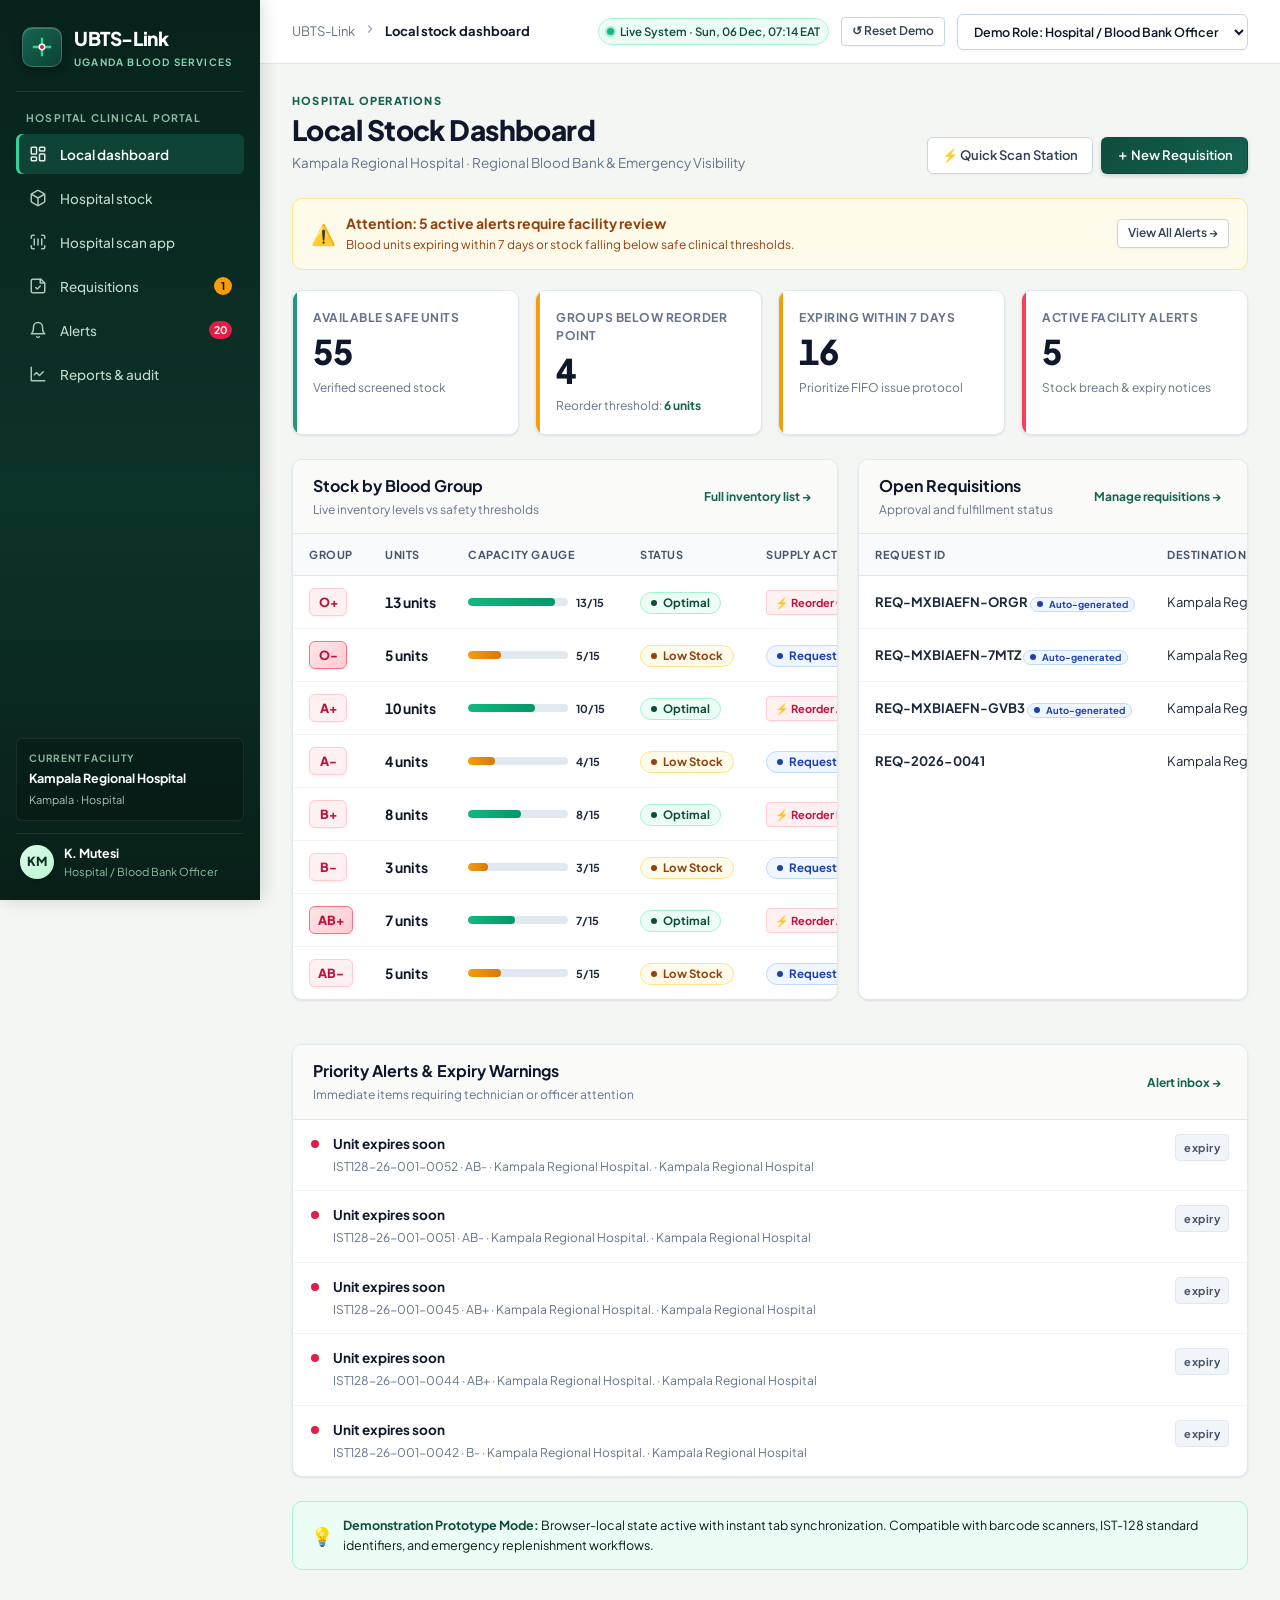
==== commit 5cbf3375: "Front-end Finalization and Run" ====
--- a/index.html
+++ b/index.html
@@ -3,11 +3,13 @@
 <head>
   <meta charset="utf-8">
   <meta name="viewport" content="width=device-width, initial-scale=1">
-  <meta name="theme-color" content="#173e36">
-  <title>UBTS-Link | Blood services network</title>
+  <meta name="theme-color" content="#0f4c3d">
+  <meta name="description" content="Uganda Blood Transfusion Services (UBTS) Real-time Blood Inventory and Logistics Network">
+  <title>UBTS-Link | Blood Services & Inventory Network</title>
+  <link rel="icon" href="data:image/svg+xml,<svg xmlns=%22http://www.w3.org/2000/svg%22 viewBox=%220 0 100 100%22><text y=%22.9em%22 font-size=%2290%22>🩸</text></svg>">
   <link rel="preconnect" href="https://fonts.googleapis.com">
   <link rel="preconnect" href="https://fonts.gstatic.com" crossorigin>
-  <link href="https://fonts.googleapis.com/css2?family=DM+Sans:wght@400;500;600;700&family=Fraunces:opsz,wght@9..144,500;9..144,600;9..144,700&display=swap" rel="stylesheet">
+  <link href="https://fonts.googleapis.com/css2?family=Plus+Jakarta+Sans:wght@400;500;600;700;800&family=Fraunces:opsz,wght@9..144,600;9..144,700&display=swap" rel="stylesheet">
   <link rel="stylesheet" href="styles.css">
   <link rel="stylesheet" href="src/ui/polish.css">
   <script type="module" src="src/main.js"></script>
@@ -17,4 +19,4 @@
   <div id="dialog-root"></div>
   <div id="toast-root" aria-live="polite"></div>
 </body>
-</html>+</html>
--- a/styles.css
+++ b/styles.css
@@ -1 +1,1561 @@
-:root{color-scheme:light;--green:#173e36;--green-2:#285f50;--green-3:#e8f1eb;--paper:#f6f7f3;--surface:#fff;--ink:#1c2823;--muted:#748078;--line:#e2e8e2;--red:#b7463e;--red-soft:#fbefec;--gold:#936815;--gold-soft:#fbf4e6;--blue:#3e6c86;--blue-soft:#edf4f7;--shadow:0 18px 50px rgba(25,45,36,.15);--serif:Georgia,'Times New Roman',serif;--sans:'Trebuchet MS','Segoe UI',sans-serif}*{box-sizing:border-box}body{margin:0;background:var(--paper);color:var(--ink);font:14px/1.5 var(--sans)}button,input,select,textarea{font:inherit}button{cursor:pointer}button:focus-visible,input:focus-visible,select:focus-visible,textarea:focus-visible{outline:3px solid #83b59a;outline-offset:2px}.shell{min-height:100vh;display:grid;grid-template-columns:238px minmax(0,1fr)}.rail{position:sticky;top:0;height:100vh;display:flex;flex-direction:column;padding:23px 15px 17px;background:var(--green);color:#f1f7f2}.brand{display:flex;align-items:center;gap:11px;padding:0 9px 22px}.brand-mark{width:36px;height:36px;display:grid;place-items:center;border:1px solid #ffffff50;border-radius:9px;color:#dceadf;font:24px/1 var(--serif)}.brand-name{font:20px/1 var(--serif)}.brand-caption{margin-top:5px;color:#aac5b5;font-size:9px;letter-spacing:1px}.rail-label{padding:12px 10px 7px;color:#9bb8a8;font-size:9px;font-weight:700;letter-spacing:1.2px;text-transform:uppercase}.nav-list{display:grid;gap:3px}.nav-list button{border:0;border-radius:4px;background:transparent;color:#c9dbd0;display:flex;align-items:center;gap:10px;padding:9px 10px;text-align:left;font-size:12px}.nav-list button:hover,.nav-list button.active{background:#2c5a4b;color:white}.nav-ico{width:18px;text-align:center;font-size:15px}.rail-foot{margin-top:auto}.facility-block{margin:12px 3px;padding:11px;border:1px solid #ffffff28;border-radius:4px}.facility-kicker{font-size:9px;color:#a9c3b4;text-transform:uppercase;letter-spacing:.8px}.facility-title{margin-top:4px;font-size:11px;color:#fff}.facility-detail{font-size:10px;color:#aec6b8}.identity{display:flex;align-items:center;gap:9px;border-top:1px solid #ffffff28;padding:12px 7px 0}.avatar{display:grid;place-items:center;width:29px;height:29px;border-radius:50%;background:#dce9de;color:var(--green);font-size:10px;font-weight:700}.identity-name{font-size:11px}.identity-role{font-size:9px;color:#abc4b5}.main{min-width:0}.topbar{height:62px;padding:0 32px;border-bottom:1px solid var(--line);background:var(--surface);display:flex;align-items:center;justify-content:space-between;gap:14px}.crumb{font-size:11px;color:var(--muted)}.crumb strong{color:var(--ink);font-weight:600}.top-right{display:flex;align-items:center;gap:11px}.date-label{color:var(--muted);font-size:10px}.role-picker{height:31px;border:1px solid var(--line);border-radius:4px;background:white;padding:0 9px;color:var(--ink);font-size:10px}.demo-label{padding:5px 7px;border:1px solid var(--line);border-radius:3px;background:#f5f7f3;color:#68766d;font-size:9px;letter-spacing:.4px;white-space:nowrap}.content{max-width:1510px;margin:0 auto;padding:29px 32px 45px}.page-head{display:flex;align-items:flex-end;justify-content:space-between;gap:15px;margin-bottom:20px}.eyebrow{color:var(--green-2);font-size:9px;font-weight:bold;letter-spacing:1.1px;text-transform:uppercase}.page-head h1{margin:4px 0 2px;font:31px/1.15 var(--serif)}.page-head p{margin:0;color:var(--muted);font-size:11px}.actions{display:flex;gap:7px}.btn{display:inline-flex;align-items:center;justify-content:center;gap:7px;padding:8px 11px;border:1px solid transparent;border-radius:4px;font-size:11px;font-weight:700;white-space:nowrap}.btn-primary{background:var(--green);color:white}.btn-primary:hover{background:var(--green-2)}.btn-secondary{border-color:var(--line);background:white;color:var(--ink)}.btn-secondary:hover{background:#f4f7f3}.btn-danger{border-color:#eed9d6;background:white;color:var(--red)}.btn-danger:hover{background:var(--red-soft)}.btn-small{padding:5px 8px;font-size:10px}.metrics{display:grid;grid-template-columns:repeat(4,minmax(0,1fr));gap:10px;margin-bottom:14px}.metric{position:relative;overflow:hidden;min-height:101px;padding:14px 15px;border:1px solid var(--line);border-radius:4px;background:white}.metric:before{position:absolute;inset:0 auto 0 0;width:3px;background:#6d9a7a;content:""}.metric.warning:before{background:#cda448}.metric.danger:before{background:var(--red)}.metric-label{color:var(--muted);font-size:10px}.metric-value{margin-top:5px;font:29px/1 var(--serif)}.metric-note{margin-top:8px;color:var(--muted);font-size:9px}.metric-note strong{color:var(--green-2)}.columns{display:grid;grid-template-columns:minmax(0,1.5fr) minmax(270px,.85fr);gap:13px;margin-bottom:13px}.panel{min-width:0;border:1px solid var(--line);border-radius:4px;background:white}.panel-head{min-height:52px;padding:11px 14px;border-bottom:1px solid var(--line);display:flex;align-items:center;justify-content:space-between;gap:10px}.panel-title{font:16px/1.2 var(--serif)}.panel-note{margin-top:3px;color:var(--muted);font-size:9px}.panel-body{padding:13px 14px}.link-btn,.text-btn{padding:4px;border:0;background:transparent;color:var(--green-2);font-size:10px;font-weight:700}.link-btn:hover,.text-btn:hover{text-decoration:underline}.table-scroll{overflow:auto}table{width:100%;border-collapse:collapse;text-align:left;white-space:nowrap}th{padding:9px 12px;border-bottom:1px solid var(--line);background:#fafbf9;color:#76827a;font-size:8px;font-weight:700;letter-spacing:.65px;text-transform:uppercase}td{padding:9px 12px;border-bottom:1px solid #edf0ec;font-size:10px}tbody tr:last-child td{border-bottom:0}.blood{display:inline-grid;min-width:32px;height:24px;place-items:center;border:1px solid #e0e8e1;border-radius:3px;background:#f7faf7;color:var(--green);font-size:10px;font-weight:700}.qty{font-size:12px;font-weight:700}.pill{display:inline-flex;align-items:center;gap:5px;padding:3px 6px;border-radius:3px;font-size:9px}.pill:before{width:5px;height:5px;border-radius:50%;background:currentColor;content:""}.good{background:var(--green-3);color:var(--green-2)}.warn{background:var(--gold-soft);color:var(--gold)}.bad{background:var(--red-soft);color:var(--red)}.info{background:var(--blue-soft);color:var(--blue)}.muted{color:var(--muted)}.request-list{display:grid}.request-item{display:flex;align-items:center;justify-content:space-between;gap:9px;padding:10px 14px;border-bottom:1px solid #edf0ec}.request-item:last-child{border-bottom:0}.request-name{font-size:10px;font-weight:700}.request-meta{margin-top:3px;color:var(--muted);font-size:9px}.empty{padding:23px 14px;text-align:center;color:var(--muted);font-size:10px}.toolbar{display:flex;align-items:center;gap:7px}.search{height:32px;min-width:180px;padding:0 9px;border:1px solid var(--line);border-radius:4px;background:white;font-size:10px}.select{height:32px;padding:0 8px;border:1px solid var(--line);border-radius:4px;background:white;font-size:10px}.notice{display:flex;gap:8px;margin-top:13px;padding:10px 12px;border:1px solid var(--line);border-radius:4px;background:#f3f6f2;color:var(--muted);font-size:9px}.notice strong{color:var(--green-2)}.form-grid{display:grid;grid-template-columns:repeat(2,minmax(0,1fr));gap:10px}.field{display:grid;gap:4px}.field.full{grid-column:1/-1}.field label{color:#536159;font-size:9px;font-weight:700}.field input,.field select,.field textarea{width:100%;height:34px;padding:0 9px;border:1px solid #dfe6df;border-radius:4px;background:white;color:var(--ink);font-size:10px}.field textarea{height:68px;padding-top:8px;resize:vertical}.field-help{color:var(--muted);font-size:8px}.form-actions{display:flex;justify-content:flex-end;gap:7px;margin-top:12px}.form-error{display:none;margin-top:9px;padding:7px 9px;border-radius:3px;background:var(--red-soft);color:var(--red);font-size:9px}.form-error.show{display:block}.split-forms{display:grid;grid-template-columns:repeat(2,minmax(0,1fr));gap:13px}.scan-mark{display:flex;align-items:center;gap:7px;margin-bottom:11px;color:var(--muted);font-size:9px}.scan-dot{width:7px;height:7px;border-radius:50%;background:#55946d}.alert-list{display:grid;gap:0}.alert-row{display:grid;grid-template-columns:8px 1fr auto;align-items:start;gap:9px;padding:10px 13px;border-bottom:1px solid #edf0ec}.alert-row:last-child{border-bottom:0}.alert-dot{width:7px;height:7px;margin-top:5px;border-radius:50%;background:#c69a39}.alert-dot.expiry{background:var(--red)}.alert-title{font-size:10px;font-weight:700}.alert-detail{margin-top:3px;color:var(--muted);font-size:9px}.log-row{display:grid;grid-template-columns:72px minmax(0,1fr) auto;align-items:center;gap:9px;padding:9px 12px;border-bottom:1px solid #edf0ec;font-size:10px}.log-row:last-child{border-bottom:0}.log-time{color:var(--muted);font-size:9px}.log-detail{color:var(--muted);font-size:9px}.facility-card-grid{display:grid;grid-template-columns:repeat(2,minmax(0,1fr));gap:10px;padding:12px}.facility-card{padding:12px;border:1px solid var(--line);border-radius:4px}.facility-card h3{margin:0;font:15px var(--serif)}.facility-card p{margin:5px 0 10px;color:var(--muted);font-size:9px}.dialog-backdrop{position:fixed;inset:0;z-index:10;display:grid;place-items:center;padding:18px;background:#102a2380}.dialog{width:min(480px,100%);max-height:90vh;overflow:auto;border-radius:5px;background:white;box-shadow:var(--shadow);animation:rise .16s ease-out}.dialog-head{display:flex;justify-content:space-between;gap:10px;padding:16px 18px;border-bottom:1px solid var(--line)}.dialog-head h2{margin:0;font:21px var(--serif)}.dialog-head p{margin:4px 0 0;color:var(--muted);font-size:10px}.dialog-body{padding:16px 18px}.close{border:0;background:transparent;color:var(--muted);font-size:20px}.toast{position:fixed;right:18px;bottom:18px;z-index:20;padding:10px 13px;border-radius:4px;background:var(--green);color:white;box-shadow:var(--shadow);font-size:11px;animation:rise .16s ease-out}.toast.error{background:#923d34}.mobile-toggle{display:none}@keyframes rise{from{opacity:0;transform:translateY(6px)}to{opacity:1;transform:translateY(0)}}@media(max-width:1050px){.shell{grid-template-columns:205px minmax(0,1fr)}.content{padding:24px 20px 35px}.topbar{padding:0 20px}.columns{grid-template-columns:minmax(0,1.2fr) minmax(240px,.8fr)}.metrics{grid-template-columns:repeat(2,minmax(0,1fr))}}@media(max-width:760px){.shell{grid-template-columns:1fr}.rail{position:static;height:auto;padding:10px 13px 0}.brand{padding:0 2px 9px}.brand-mark{width:30px;height:30px;font-size:20px}.brand-name{font-size:17px}.rail-label,.rail-foot{display:none}.nav-list{display:flex;overflow-x:auto;padding-bottom:8px}.nav-list button{flex:0 0 auto;padding:7px 9px;font-size:10px}.nav-ico{display:none}.topbar{height:47px;padding:0 13px}.date-label{display:none}.top-right{gap:6px}.role-picker{max-width:155px}.content{padding:19px 13px 28px}.page-head{align-items:flex-start;flex-direction:column;margin-bottom:14px}.page-head h1{font-size:27px}.actions{width:100%}.actions .btn{flex:1}.columns,.split-forms{grid-template-columns:1fr;gap:10px}.metrics{gap:7px}.metric{min-height:91px;padding:11px}.metric-value{font-size:25px}.toolbar{width:100%;flex-wrap:wrap}.search{flex:1;min-width:130px}.page-head>.toolbar{width:100%}.facility-card-grid{grid-template-columns:1fr}.panel-head{padding:10px 11px}.panel-title{font-size:15px}}@media(max-width:380px){.demo-label{display:none}.nav-list button{padding:7px}.form-grid{grid-template-columns:1fr}.field.full{grid-column:auto}}@media(prefers-reduced-motion:reduce){*,*::before,*::after{animation-duration:.01ms!important;animation-iteration-count:1!important;scroll-behavior:auto!important}}+:root {
+  color-scheme: light;
+  
+  /* Medical Brand Forest/Emerald Green */
+  --green-950: #061c16;
+  --green-900: #0a2f26;
+  --green-800: #0f4c3d;
+  --green-700: #146350;
+  --green-600: #1a7d65;
+  --green-500: #22997d;
+  --green-400: #34d399;
+  --green-200: #a7f3d0;
+  --green-100: #d1fae5;
+  --green-50:  #ecfdf5;
+
+  /* Blood Red / Crimson Accents */
+  --red-900: #4c0519;
+  --red-800: #881337;
+  --red-700: #be123c;
+  --red-600: #e11d48;
+  --red-500: #f43f5e;
+  --red-200: #fecdd3;
+  --red-100: #ffe4e6;
+  --red-50:  #fff1f2;
+
+  /* Amber Warnings */
+  --amber-800: #92400e;
+  --amber-700: #b45309;
+  --amber-600: #d97706;
+  --amber-500: #f59e0b;
+  --amber-200: #fde68a;
+  --amber-100: #fef3c7;
+  --amber-50:  #fffbeb;
+
+  /* Blue Info */
+  --blue-800: #1e40af;
+  --blue-700: #1d4ed8;
+  --blue-600: #2563eb;
+  --blue-500: #3b82f6;
+  --blue-200: #bfdbfe;
+  --blue-100: #dbeafe;
+  --blue-50:  #eff6ff;
+
+  /* Slate Neutrals */
+  --slate-950: #020617;
+  --slate-900: #0f172a;
+  --slate-800: #1e293b;
+  --slate-700: #334155;
+  --slate-600: #475569;
+  --slate-500: #64748b;
+  --slate-400: #94a3b8;
+  --slate-300: #cbd5e1;
+  --slate-200: #e2e8f0;
+  --slate-100: #f1f5f9;
+  --slate-50:  #f8fafc;
+
+  /* Theme semantic mappings */
+  --green: var(--green-800);
+  --green-2: var(--green-700);
+  --green-3: var(--green-100);
+  --paper: #f4f6f4;
+  --surface: #ffffff;
+  --ink: var(--slate-900);
+  --ink-secondary: var(--slate-700);
+  --muted: var(--slate-500);
+  --line: var(--slate-200);
+  --line-light: #f1f5f9;
+  --line-strong: var(--slate-300);
+  --red: var(--red-600);
+  --red-soft: var(--red-50);
+  --gold: var(--amber-700);
+  --gold-soft: var(--amber-50);
+  --blue: var(--blue-700);
+  --blue-soft: var(--blue-50);
+
+  /* Shadows */
+  --shadow-xs: 0 1px 2px rgba(0, 0, 0, 0.04);
+  --shadow-sm: 0 1px 3px rgba(0, 0, 0, 0.06), 0 1px 2px rgba(0, 0, 0, 0.04);
+  --shadow-md: 0 4px 8px -2px rgba(0, 0, 0, 0.06), 0 2px 4px -2px rgba(0, 0, 0, 0.04);
+  --shadow-lg: 0 10px 18px -4px rgba(15, 76, 61, 0.1), 0 4px 6px -2px rgba(15, 76, 61, 0.05);
+  --shadow-xl: 0 20px 30px -8px rgba(15, 76, 61, 0.15), 0 8px 12px -4px rgba(0, 0, 0, 0.06);
+  --shadow: var(--shadow-xl);
+
+  /* Border radius */
+  --radius-xs: 4px;
+  --radius-sm: 6px;
+  --radius-md: 10px;
+  --radius-lg: 14px;
+  --radius-xl: 18px;
+  --radius-full: 9999px;
+
+  /* Typography */
+  --serif: "Fraunces", Georgia, serif;
+  --sans: "Plus Jakarta Sans", "DM Sans", -apple-system, BlinkMacSystemFont, "Segoe UI", Roboto, sans-serif;
+}
+
+*, *::before, *::after {
+  box-sizing: border-box;
+}
+
+body {
+  margin: 0;
+  background-color: var(--paper);
+  color: var(--ink);
+  font: 400 14px/1.55 var(--sans);
+  -webkit-font-smoothing: antialiased;
+  -moz-osx-font-smoothing: grayscale;
+}
+
+button, input, select, textarea {
+  font-family: inherit;
+  font-size: inherit;
+}
+
+button {
+  cursor: pointer;
+}
+
+button:focus-visible,
+input:focus-visible,
+select:focus-visible,
+textarea:focus-visible {
+  outline: 2px solid var(--green-500);
+  outline-offset: 2px;
+}
+
+/* ----------------------------------------------------
+   Application Shell
+---------------------------------------------------- */
+.shell {
+  min-height: 100vh;
+  display: grid;
+  grid-template-columns: 260px minmax(0, 1fr);
+  background-color: var(--paper);
+}
+
+/* ----------------------------------------------------
+   Sidebar Navigation Rail
+---------------------------------------------------- */
+.rail {
+  position: sticky;
+  top: 0;
+  height: 100vh;
+  display: flex;
+  flex-direction: column;
+  padding: 20px 16px;
+  background: linear-gradient(180deg, #07221b 0%, #0c3329 55%, #081f18 100%);
+  color: #f1f7f2;
+  box-shadow: 2px 0 16px rgba(0, 0, 0, 0.15);
+  z-index: 20;
+  overflow-y: auto;
+}
+
+.brand {
+  display: flex;
+  align-items: center;
+  gap: 12px;
+  padding: 4px 6px 20px;
+  border-bottom: 1px solid rgba(255, 255, 255, 0.08);
+}
+
+.brand-mark {
+  width: 40px;
+  height: 40px;
+  display: flex;
+  align-items: center;
+  justify-content: center;
+  border-radius: var(--radius-md);
+  background: linear-gradient(135deg, #166551 0%, #0d4234 100%);
+  border: 1px solid rgba(255, 255, 255, 0.18);
+  box-shadow: 0 4px 10px rgba(0, 0, 0, 0.3), inset 0 1px 0 rgba(255, 255, 255, 0.2);
+  color: #ffffff;
+  flex-shrink: 0;
+}
+
+.brand-text {
+  display: flex;
+  flex-direction: column;
+}
+
+.brand-name {
+  font-size: 19px;
+  font-weight: 800;
+  letter-spacing: -0.02em;
+  color: #ffffff;
+  display: flex;
+  align-items: center;
+  gap: 6px;
+}
+
+.brand-caption {
+  font-size: 10px;
+  font-weight: 700;
+  letter-spacing: 1.2px;
+  color: #7dd3b0;
+  text-transform: uppercase;
+  margin-top: 2px;
+}
+
+.rail-label {
+  padding: 18px 10px 8px;
+  color: #8cb8a1;
+  font-size: 10.5px;
+  font-weight: 700;
+  letter-spacing: 1.2px;
+  text-transform: uppercase;
+}
+
+.nav-list {
+  display: flex;
+  flex-direction: column;
+  gap: 4px;
+}
+
+.nav-list button {
+  border: 0;
+  border-radius: var(--radius-sm);
+  background: transparent;
+  color: #c0d8cb;
+  display: flex;
+  align-items: center;
+  gap: 12px;
+  padding: 10px 12px;
+  text-align: left;
+  font-size: 13.5px;
+  font-weight: 500;
+  transition: all 180ms ease;
+  position: relative;
+}
+
+.nav-list button:hover {
+  background: rgba(255, 255, 255, 0.08);
+  color: #ffffff;
+  transform: translateX(2px);
+}
+
+.nav-list button.active {
+  background: rgba(34, 153, 125, 0.24);
+  color: #ffffff;
+  font-weight: 600;
+  box-shadow: inset 3px 0 0 var(--green-400);
+}
+
+.nav-ico {
+  display: flex;
+  align-items: center;
+  justify-content: center;
+  width: 20px;
+  height: 20px;
+  flex-shrink: 0;
+  opacity: 0.9;
+}
+
+.nav-text {
+  flex: 1;
+  white-space: nowrap;
+  overflow: hidden;
+  text-overflow: ellipsis;
+}
+
+.nav-badge {
+  display: inline-flex;
+  align-items: center;
+  justify-content: center;
+  min-width: 18px;
+  height: 18px;
+  padding: 0 5px;
+  border-radius: var(--radius-full);
+  font-size: 10.5px;
+  font-weight: 700;
+  line-height: 1;
+}
+
+.nav-badge.alert {
+  background: var(--red-600);
+  color: #ffffff;
+}
+
+.nav-badge.pending {
+  background: var(--amber-500);
+  color: var(--slate-950);
+}
+
+/* Sidebar Footer */
+.rail-foot {
+  margin-top: auto;
+  padding-top: 16px;
+  display: flex;
+  flex-direction: column;
+  gap: 12px;
+}
+
+.facility-block {
+  padding: 12px;
+  border-radius: var(--radius-sm);
+  background: rgba(0, 0, 0, 0.2);
+  border: 1px solid rgba(255, 255, 255, 0.08);
+}
+
+.facility-kicker {
+  font-size: 10px;
+  font-weight: 700;
+  letter-spacing: 0.8px;
+  color: #83b699;
+  text-transform: uppercase;
+}
+
+.facility-title {
+  margin-top: 3px;
+  font-size: 12.5px;
+  font-weight: 700;
+  color: #ffffff;
+  white-space: nowrap;
+  overflow: hidden;
+  text-overflow: ellipsis;
+}
+
+.facility-detail {
+  font-size: 11px;
+  color: #a4c7b3;
+  margin-top: 2px;
+}
+
+.identity {
+  display: flex;
+  align-items: center;
+  gap: 10px;
+  padding: 10px 4px 0;
+  border-top: 1px solid rgba(255, 255, 255, 0.08);
+}
+
+.avatar {
+  width: 34px;
+  height: 34px;
+  border-radius: var(--radius-full);
+  display: flex;
+  align-items: center;
+  justify-content: center;
+  background: linear-gradient(135deg, #dcfce7 0%, #bbf7d0 100%);
+  color: var(--green-900);
+  font-size: 12.5px;
+  font-weight: 800;
+  flex-shrink: 0;
+  box-shadow: 0 2px 6px rgba(0, 0, 0, 0.15);
+}
+
+.identity-info {
+  min-width: 0;
+  flex: 1;
+}
+
+.identity-name {
+  font-size: 12.5px;
+  font-weight: 700;
+  color: #ffffff;
+  white-space: nowrap;
+  overflow: hidden;
+  text-overflow: ellipsis;
+}
+
+.identity-role {
+  font-size: 11px;
+  color: #92bfa5;
+  white-space: nowrap;
+  overflow: hidden;
+  text-overflow: ellipsis;
+}
+
+/* ----------------------------------------------------
+   Main Content Area
+---------------------------------------------------- */
+.main {
+  min-width: 0;
+  display: flex;
+  flex-direction: column;
+}
+
+/* Top bar */
+.topbar {
+  height: 64px;
+  padding: 0 32px;
+  border-bottom: 1px solid var(--line);
+  background: rgba(255, 255, 255, 0.95);
+  backdrop-filter: blur(12px);
+  display: flex;
+  align-items: center;
+  justify-content: space-between;
+  gap: 16px;
+  position: sticky;
+  top: 0;
+  z-index: 10;
+}
+
+.crumb {
+  font-size: 13px;
+  color: var(--muted);
+  display: flex;
+  align-items: center;
+  gap: 8px;
+}
+
+.crumb strong {
+  color: var(--ink);
+  font-weight: 700;
+}
+
+.top-right {
+  display: flex;
+  align-items: center;
+  gap: 12px;
+}
+
+.live-indicator {
+  display: inline-flex;
+  align-items: center;
+  gap: 6px;
+  padding: 4px 8px;
+  background: var(--green-50);
+  border: 1px solid var(--green-200);
+  border-radius: var(--radius-full);
+  color: var(--green-800);
+  font-size: 11.5px;
+  font-weight: 600;
+}
+
+.live-dot {
+  width: 7px;
+  height: 7px;
+  border-radius: 50%;
+  background: #10b981;
+  box-shadow: 0 0 0 2px rgba(16, 185, 129, 0.3);
+  animation: pulse-ring 2s infinite;
+}
+
+@keyframes pulse-ring {
+  0% { box-shadow: 0 0 0 0 rgba(16, 185, 129, 0.6); }
+  70% { box-shadow: 0 0 0 6px rgba(16, 185, 129, 0); }
+  100% { box-shadow: 0 0 0 0 rgba(16, 185, 129, 0); }
+}
+
+.role-switcher-wrap {
+  display: flex;
+  align-items: center;
+  gap: 6px;
+}
+
+.role-picker {
+  height: 36px;
+  padding: 0 12px;
+  border: 1px solid var(--line-strong);
+  border-radius: var(--radius-sm);
+  background: var(--surface);
+  color: var(--ink);
+  font-size: 12.5px;
+  font-weight: 600;
+  box-shadow: var(--shadow-xs);
+  transition: all 180ms ease;
+}
+
+.role-picker:hover {
+  border-color: var(--green-500);
+}
+
+.demo-label {
+  padding: 4px 8px;
+  border-radius: var(--radius-xs);
+  background: var(--slate-100);
+  border: 1px solid var(--slate-200);
+  color: var(--slate-600);
+  font-size: 11px;
+  font-weight: 700;
+  letter-spacing: 0.5px;
+  white-space: nowrap;
+}
+
+/* Page content */
+.content {
+  max-width: 1540px;
+  width: 100%;
+  margin: 0 auto;
+  padding: 28px 32px 48px;
+  flex: 1;
+}
+
+/* Page Headings */
+.page-head {
+  display: flex;
+  align-items: flex-end;
+  justify-content: space-between;
+  gap: 20px;
+  margin-bottom: 24px;
+}
+
+.eyebrow {
+  color: var(--green-700);
+  font-size: 11px;
+  font-weight: 800;
+  letter-spacing: 1.2px;
+  text-transform: uppercase;
+  margin-bottom: 4px;
+}
+
+.page-head h1 {
+  margin: 0;
+  font-size: 28px;
+  font-weight: 800;
+  color: var(--slate-900);
+  letter-spacing: -0.02em;
+  line-height: 1.2;
+}
+
+.page-head p {
+  margin: 6px 0 0;
+  color: var(--muted);
+  font-size: 13.5px;
+}
+
+.actions {
+  display: flex;
+  align-items: center;
+  gap: 8px;
+  flex-wrap: wrap;
+}
+
+/* ----------------------------------------------------
+   Buttons
+---------------------------------------------------- */
+.btn {
+  display: inline-flex;
+  align-items: center;
+  justify-content: center;
+  gap: 8px;
+  padding: 8px 14px;
+  border: 1px solid transparent;
+  border-radius: var(--radius-sm);
+  font-size: 13px;
+  font-weight: 600;
+  line-height: 1.4;
+  white-space: nowrap;
+  box-shadow: var(--shadow-xs);
+  transition: all 180ms cubic-bezier(0.2, 0.75, 0.25, 1);
+}
+
+.btn-primary {
+  background: linear-gradient(135deg, var(--green-800) 0%, var(--green-700) 100%);
+  color: #ffffff;
+  border-color: rgba(0, 0, 0, 0.1);
+  box-shadow: 0 2px 4px rgba(15, 76, 61, 0.2);
+}
+
+.btn-primary:hover {
+  background: linear-gradient(135deg, var(--green-700) 0%, var(--green-600) 100%);
+  box-shadow: 0 4px 10px rgba(15, 76, 61, 0.3);
+  transform: translateY(-1px);
+}
+
+.btn-secondary {
+  border-color: var(--line-strong);
+  background: var(--surface);
+  color: var(--slate-700);
+}
+
+.btn-secondary:hover {
+  background: var(--slate-50);
+  border-color: var(--slate-400);
+  color: var(--slate-900);
+  transform: translateY(-1px);
+}
+
+.btn-danger {
+  border-color: var(--red-200);
+  background: var(--surface);
+  color: var(--red-600);
+}
+
+.btn-danger:hover {
+  background: var(--red-50);
+  border-color: var(--red-500);
+  color: var(--red-700);
+  transform: translateY(-1px);
+}
+
+.btn-small {
+  padding: 5px 10px;
+  font-size: 12px;
+  border-radius: var(--radius-xs);
+}
+
+.btn-reorder {
+  background: var(--red-50);
+  color: var(--red-700);
+  border: 1px solid var(--red-200);
+  padding: 4px 8px;
+  font-size: 11px;
+  font-weight: 700;
+  border-radius: var(--radius-xs);
+}
+
+.btn-reorder:hover {
+  background: var(--red-600);
+  color: #ffffff;
+  border-color: var(--red-600);
+}
+
+.link-btn, .text-btn {
+  padding: 4px 6px;
+  border: 0;
+  background: transparent;
+  color: var(--green-700);
+  font-size: 12px;
+  font-weight: 700;
+  display: inline-flex;
+  align-items: center;
+  gap: 4px;
+  transition: all 150ms ease;
+}
+
+.link-btn:hover, .text-btn:hover {
+  color: var(--green-900);
+  text-decoration: underline;
+}
+
+/* ----------------------------------------------------
+   Metrics / Stat Cards
+---------------------------------------------------- */
+.metrics {
+  display: grid;
+  grid-template-columns: repeat(4, minmax(0, 1fr));
+  gap: 16px;
+  margin-bottom: 24px;
+}
+
+.metric {
+  position: relative;
+  overflow: hidden;
+  padding: 18px 20px;
+  border: 1px solid var(--line);
+  border-radius: var(--radius-md);
+  background: var(--surface);
+  box-shadow: var(--shadow-sm);
+  transition: all 220ms ease;
+  display: flex;
+  flex-direction: column;
+}
+
+.metric:hover {
+  transform: translateY(-2px);
+  box-shadow: var(--shadow-md);
+  border-color: var(--slate-300);
+}
+
+.metric::before {
+  position: absolute;
+  inset: 0 auto 0 0;
+  width: 4px;
+  background: var(--green-500);
+  content: "";
+}
+
+.metric.warning::before {
+  background: var(--amber-500);
+}
+
+.metric.danger::before {
+  background: var(--red-500);
+}
+
+.metric-label {
+  color: var(--muted);
+  font-size: 12px;
+  font-weight: 700;
+  text-transform: uppercase;
+  letter-spacing: 0.5px;
+}
+
+.metric-value {
+  margin-top: 6px;
+  font-size: 34px;
+  font-weight: 800;
+  line-height: 1.1;
+  color: var(--slate-900);
+  font-variant-numeric: tabular-nums;
+}
+
+.metric-note {
+  margin-top: 8px;
+  color: var(--muted);
+  font-size: 12px;
+}
+
+.metric-note strong {
+  color: var(--green-700);
+  font-weight: 700;
+}
+
+/* ----------------------------------------------------
+   Panels & Layout Containers
+---------------------------------------------------- */
+.columns {
+  display: grid;
+  grid-template-columns: minmax(0, 1.4fr) minmax(320px, 1fr);
+  gap: 20px;
+  margin-bottom: 24px;
+}
+
+.panel {
+  min-width: 0;
+  border: 1px solid var(--line);
+  border-radius: var(--radius-md);
+  background: var(--surface);
+  box-shadow: var(--shadow-sm);
+  overflow: hidden;
+  margin-bottom: 20px;
+}
+
+.panel-head {
+  padding: 14px 20px;
+  border-bottom: 1px solid var(--line);
+  display: flex;
+  align-items: center;
+  justify-content: space-between;
+  gap: 12px;
+  background: #fafbf9;
+}
+
+.panel-title {
+  font-size: 16px;
+  font-weight: 700;
+  color: var(--slate-900);
+  display: flex;
+  align-items: center;
+  gap: 8px;
+}
+
+.panel-note {
+  margin-top: 2px;
+  color: var(--muted);
+  font-size: 12px;
+}
+
+.panel-body {
+  padding: 20px;
+}
+
+/* ----------------------------------------------------
+   Tables
+---------------------------------------------------- */
+.table-scroll {
+  overflow-x: auto;
+  max-width: 100%;
+}
+
+table {
+  width: 100%;
+  border-collapse: collapse;
+  text-align: left;
+  white-space: nowrap;
+}
+
+th {
+  padding: 12px 16px;
+  border-bottom: 1px solid var(--line);
+  background: #f8fafc;
+  color: var(--slate-600);
+  font-size: 11px;
+  font-weight: 700;
+  letter-spacing: 0.6px;
+  text-transform: uppercase;
+}
+
+td {
+  padding: 12px 16px;
+  border-bottom: 1px solid var(--line-light);
+  font-size: 13px;
+  color: var(--slate-800);
+  vertical-align: middle;
+}
+
+tbody tr {
+  transition: background-color 150ms ease;
+}
+
+tbody tr:hover {
+  background-color: #f7faf8;
+}
+
+tbody tr:last-child td {
+  border-bottom: 0;
+}
+
+/* ----------------------------------------------------
+   Blood Badges & Quantities
+---------------------------------------------------- */
+.blood {
+  display: inline-flex;
+  align-items: center;
+  justify-content: center;
+  min-width: 38px;
+  height: 28px;
+  padding: 0 8px;
+  border-radius: var(--radius-sm);
+  background: var(--red-50);
+  color: var(--red-700);
+  border: 1px solid var(--red-200);
+  font-size: 12.5px;
+  font-weight: 800;
+  box-shadow: 0 1px 2px rgba(225, 29, 72, 0.08);
+}
+
+.blood.universal {
+  background: linear-gradient(135deg, #ffe4e6 0%, #fecdd3 100%);
+  border-color: #fb7185;
+}
+
+.qty {
+  font-size: 14px;
+  font-weight: 700;
+  color: var(--slate-900);
+  font-variant-numeric: tabular-nums;
+}
+
+/* ----------------------------------------------------
+   Status Pills
+---------------------------------------------------- */
+.pill {
+  display: inline-flex;
+  align-items: center;
+  gap: 6px;
+  padding: 4px 10px;
+  border-radius: var(--radius-full);
+  font-size: 11.5px;
+  font-weight: 700;
+  line-height: 1;
+}
+
+.pill::before {
+  width: 6px;
+  height: 6px;
+  border-radius: 50%;
+  background: currentColor;
+  content: "";
+}
+
+.good {
+  background: var(--green-50);
+  color: var(--green-800);
+  border: 1px solid var(--green-200);
+}
+
+.warn {
+  background: var(--amber-50);
+  color: var(--amber-800);
+  border: 1px solid var(--amber-200);
+}
+
+.bad {
+  background: var(--red-50);
+  color: var(--red-700);
+  border: 1px solid var(--red-200);
+}
+
+.info {
+  background: var(--blue-50);
+  color: var(--blue-800);
+  border: 1px solid var(--blue-200);
+}
+
+.muted {
+  color: var(--muted);
+}
+
+/* ----------------------------------------------------
+   Stock Level Progress Bar
+---------------------------------------------------- */
+.stock-bar-wrap {
+  display: flex;
+  align-items: center;
+  gap: 8px;
+  min-width: 140px;
+}
+
+.stock-bar-track {
+  flex: 1;
+  height: 8px;
+  border-radius: var(--radius-full);
+  background: var(--slate-200);
+  overflow: hidden;
+}
+
+.stock-bar-fill {
+  height: 100%;
+  border-radius: var(--radius-full);
+  transition: width 300ms ease;
+}
+
+.stock-bar-fill.safe {
+  background: linear-gradient(90deg, #10b981 0%, #059669 100%);
+}
+
+.stock-bar-fill.low {
+  background: linear-gradient(90deg, #f59e0b 0%, #d97706 100%);
+}
+
+.stock-bar-fill.critical {
+  background: linear-gradient(90deg, #f43f5e 0%, #e11d48 100%);
+}
+
+/* ----------------------------------------------------
+   Filter Chips & Toolbars
+---------------------------------------------------- */
+.filter-row {
+  display: flex;
+  align-items: center;
+  gap: 8px;
+  flex-wrap: wrap;
+  padding: 12px 20px;
+  background: #fafbf9;
+  border-bottom: 1px solid var(--line);
+}
+
+.filter-label {
+  font-size: 11.5px;
+  font-weight: 700;
+  text-transform: uppercase;
+  letter-spacing: 0.5px;
+  color: var(--muted);
+  margin-right: 4px;
+}
+
+.chip {
+  padding: 5px 12px;
+  border-radius: var(--radius-full);
+  border: 1px solid var(--line-strong);
+  background: var(--surface);
+  color: var(--slate-700);
+  font-size: 12px;
+  font-weight: 600;
+  cursor: pointer;
+  transition: all 160ms ease;
+}
+
+.chip:hover {
+  background: var(--slate-100);
+  border-color: var(--slate-400);
+}
+
+.chip.active {
+  background: var(--green-800);
+  color: #ffffff;
+  border-color: var(--green-800);
+  box-shadow: 0 2px 6px rgba(15, 76, 61, 0.25);
+}
+
+.toolbar {
+  display: flex;
+  align-items: center;
+  gap: 10px;
+}
+
+.search {
+  height: 38px;
+  min-width: 220px;
+  padding: 0 12px 0 34px;
+  border: 1px solid var(--line-strong);
+  border-radius: var(--radius-sm);
+  background: var(--surface) url('data:image/svg+xml;utf8,<svg xmlns="http://www.w3.org/2000/svg" width="16" height="16" viewBox="0 0 24 24" fill="none" stroke="%2364748b" stroke-width="2"><circle cx="11" cy="11" r="8"/><path d="m21 21-4.3-4.3"/></svg>') no-repeat 10px center;
+  font-size: 13px;
+  color: var(--ink);
+  transition: all 180ms ease;
+}
+
+.search:focus {
+  border-color: var(--green-600);
+  box-shadow: 0 0 0 3px rgba(26, 125, 101, 0.15);
+}
+
+.select {
+  height: 38px;
+  padding: 0 10px;
+  border: 1px solid var(--line-strong);
+  border-radius: var(--radius-sm);
+  background: var(--surface);
+  color: var(--ink);
+  font-size: 13px;
+  font-weight: 500;
+}
+
+/* ----------------------------------------------------
+   Notice & Banners
+---------------------------------------------------- */
+.notice {
+  display: flex;
+  align-items: center;
+  gap: 10px;
+  margin-top: 24px;
+  padding: 14px 18px;
+  border: 1px solid var(--green-200);
+  border-radius: var(--radius-md);
+  background: var(--green-50);
+  color: var(--green-950);
+  font-size: 12.5px;
+}
+
+.notice strong {
+  color: var(--green-800);
+  font-weight: 700;
+}
+
+.alert-banner {
+  display: flex;
+  align-items: center;
+  justify-content: space-between;
+  gap: 14px;
+  padding: 14px 18px;
+  border-radius: var(--radius-md);
+  margin-bottom: 20px;
+  background: var(--red-50);
+  border: 1px solid var(--red-200);
+  color: var(--red-900);
+}
+
+.alert-banner.warning {
+  background: var(--amber-50);
+  border-color: var(--amber-200);
+  color: var(--amber-800);
+}
+
+/* ----------------------------------------------------
+   Forms & Inputs
+---------------------------------------------------- */
+.form-grid {
+  display: grid;
+  grid-template-columns: repeat(2, minmax(0, 1fr));
+  gap: 14px;
+}
+
+.field {
+  display: grid;
+  gap: 5px;
+}
+
+.field.full {
+  grid-column: 1 / -1;
+}
+
+.field label {
+  color: var(--slate-700);
+  font-size: 12px;
+  font-weight: 700;
+}
+
+.field input,
+.field select,
+.field textarea {
+  width: 100%;
+  height: 40px;
+  padding: 0 12px;
+  border: 1px solid var(--line-strong);
+  border-radius: var(--radius-sm);
+  background: var(--surface);
+  color: var(--ink);
+  font-size: 13.5px;
+  transition: all 180ms ease;
+}
+
+.field textarea {
+  height: 80px;
+  padding: 10px 12px;
+  resize: vertical;
+}
+
+.field input:focus,
+.field select:focus,
+.field textarea:focus {
+  border-color: var(--green-600);
+  box-shadow: 0 0 0 3px rgba(26, 125, 101, 0.15);
+}
+
+.field-help {
+  color: var(--muted);
+  font-size: 11px;
+}
+
+.form-actions {
+  display: flex;
+  justify-content: flex-end;
+  gap: 10px;
+  margin-top: 18px;
+}
+
+.form-error {
+  display: none;
+  margin-top: 12px;
+  padding: 10px 14px;
+  border-radius: var(--radius-sm);
+  background: var(--red-50);
+  border: 1px solid var(--red-200);
+  color: var(--red-700);
+  font-size: 12px;
+  font-weight: 600;
+}
+
+.form-error.show {
+  display: block;
+}
+
+/* ----------------------------------------------------
+   Barcode Scanner Station
+---------------------------------------------------- */
+.split-forms {
+  display: grid;
+  grid-template-columns: repeat(2, minmax(0, 1fr));
+  gap: 24px;
+}
+
+.scan-box {
+  background: linear-gradient(180deg, #0f172a 0%, #1e293b 100%);
+  border-radius: var(--radius-md);
+  padding: 16px;
+  margin-bottom: 16px;
+  position: relative;
+  overflow: hidden;
+  box-shadow: inset 0 2px 4px rgba(0, 0, 0, 0.4);
+}
+
+.barcode-sim {
+  height: 60px;
+  background: repeating-linear-gradient(
+    90deg,
+    #ffffff 0px,
+    #ffffff 4px,
+    transparent 4px,
+    transparent 8px,
+    #ffffff 8px,
+    #ffffff 10px,
+    transparent 10px,
+    transparent 13px,
+    #ffffff 13px,
+    #ffffff 18px
+  );
+  opacity: 0.85;
+  border-radius: 4px;
+}
+
+.scan-laser {
+  position: absolute;
+  top: 0;
+  left: 0;
+  right: 0;
+  height: 3px;
+  background: #ff0055;
+  box-shadow: 0 0 12px #ff0055, 0 0 20px #ff0055;
+  animation: laser-sweep 2.4s infinite ease-in-out;
+}
+
+@keyframes laser-sweep {
+  0% { transform: translateY(16px); opacity: 0.8; }
+  50% { transform: translateY(70px); opacity: 1; }
+  100% { transform: translateY(16px); opacity: 0.8; }
+}
+
+.scan-mark {
+  display: flex;
+  align-items: center;
+  gap: 8px;
+  margin-bottom: 14px;
+  color: var(--muted);
+  font-size: 12.5px;
+}
+
+.scan-dot {
+  width: 8px;
+  height: 8px;
+  border-radius: 50%;
+  background: var(--green-500);
+  box-shadow: 0 0 0 2px rgba(34, 153, 125, 0.3);
+}
+
+.quick-scan-chips {
+  display: flex;
+  gap: 8px;
+  flex-wrap: wrap;
+  margin-bottom: 14px;
+}
+
+/* ----------------------------------------------------
+   Requisitions & Request List
+---------------------------------------------------- */
+.request-list {
+  display: flex;
+  flex-direction: column;
+}
+
+.request-item {
+  display: flex;
+  align-items: center;
+  justify-content: space-between;
+  gap: 12px;
+  padding: 12px 16px;
+  border-bottom: 1px solid var(--line-light);
+  transition: background-color 150ms ease;
+}
+
+.request-item:hover {
+  background-color: #f7faf8;
+}
+
+.request-item:last-child {
+  border-bottom: 0;
+}
+
+.request-name {
+  font-size: 13px;
+  font-weight: 700;
+  color: var(--slate-900);
+}
+
+.request-meta {
+  margin-top: 3px;
+  color: var(--muted);
+  font-size: 11.5px;
+}
+
+/* ----------------------------------------------------
+   Alert Rows
+---------------------------------------------------- */
+.alert-row {
+  display: grid;
+  grid-template-columns: 10px 1fr auto;
+  align-items: start;
+  gap: 12px;
+  padding: 14px 18px;
+  border-bottom: 1px solid var(--line-light);
+  transition: background-color 150ms ease;
+}
+
+.alert-row:hover {
+  background-color: #f7faf8;
+}
+
+.alert-row:last-child {
+  border-bottom: 0;
+}
+
+.alert-dot {
+  width: 8px;
+  height: 8px;
+  margin-top: 6px;
+  border-radius: 50%;
+  background: var(--amber-500);
+}
+
+.alert-dot.expiry {
+  background: var(--red-600);
+}
+
+.alert-title {
+  font-size: 13.5px;
+  font-weight: 700;
+  color: var(--slate-900);
+}
+
+.alert-detail {
+  margin-top: 3px;
+  color: var(--muted);
+  font-size: 12px;
+}
+
+/* ----------------------------------------------------
+   Audit / Scan Event Logs
+---------------------------------------------------- */
+.log-row {
+  display: grid;
+  grid-template-columns: 80px minmax(0, 1fr) auto;
+  align-items: center;
+  gap: 12px;
+  padding: 12px 16px;
+  border-bottom: 1px solid var(--line-light);
+  font-size: 13px;
+}
+
+.log-row:last-child {
+  border-bottom: 0;
+}
+
+.log-time {
+  color: var(--muted);
+  font-size: 11.5px;
+  font-variant-numeric: tabular-nums;
+}
+
+.log-detail {
+  color: var(--muted);
+  font-size: 11.5px;
+  margin-top: 2px;
+}
+
+/* ----------------------------------------------------
+   Facility Cards (Admin)
+---------------------------------------------------- */
+.facility-card-grid {
+  display: grid;
+  grid-template-columns: repeat(2, minmax(0, 1fr));
+  gap: 16px;
+  padding: 20px;
+}
+
+.facility-card {
+  border: 1px solid var(--line);
+  border-radius: var(--radius-md);
+  background: var(--surface);
+  overflow: hidden;
+  transition: all 200ms ease;
+}
+
+.facility-card:hover {
+  border-color: var(--slate-300);
+  box-shadow: var(--shadow-sm);
+}
+
+.facility-summary {
+  display: flex;
+  align-items: center;
+  justify-content: space-between;
+  gap: 12px;
+  padding: 16px;
+  cursor: pointer;
+  list-style: none;
+  background: #fafbf9;
+  user-select: none;
+}
+
+.facility-summary::-webkit-details-marker {
+  display: none;
+}
+
+.facility-summary-name {
+  font-size: 15px;
+  font-weight: 700;
+  color: var(--slate-900);
+}
+
+.facility-meta-line {
+  color: var(--muted);
+  font-size: 12px;
+  margin-top: 3px;
+}
+
+.facility-people {
+  padding: 12px 16px 16px;
+  background: var(--surface);
+  border-top: 1px solid var(--line);
+}
+
+.empty {
+  padding: 32px 16px;
+  text-align: center;
+  color: var(--muted);
+  font-size: 13px;
+}
+
+/* ----------------------------------------------------
+   Dialog / Modal
+---------------------------------------------------- */
+.dialog-backdrop {
+  position: fixed;
+  inset: 0;
+  z-index: 50;
+  display: grid;
+  place-items: center;
+  padding: 20px;
+  background: rgba(8, 28, 22, 0.65);
+  backdrop-filter: blur(4px);
+  animation: backdrop-in 180ms ease-out both;
+}
+
+.dialog {
+  width: min(520px, 100%);
+  max-height: 90vh;
+  overflow-y: auto;
+  border-radius: var(--radius-lg);
+  background: var(--surface);
+  box-shadow: var(--shadow-xl);
+  border: 1px solid rgba(255, 255, 255, 0.2);
+  animation: dialog-in 240ms cubic-bezier(0.2, 0.8, 0.25, 1) both;
+}
+
+.dialog-head {
+  display: flex;
+  justify-content: space-between;
+  align-items: flex-start;
+  gap: 12px;
+  padding: 20px 24px;
+  border-bottom: 1px solid var(--line);
+  background: #fafbf9;
+}
+
+.dialog-head h2 {
+  margin: 0;
+  font-size: 20px;
+  font-weight: 800;
+  color: var(--slate-900);
+}
+
+.dialog-head p {
+  margin: 4px 0 0;
+  color: var(--muted);
+  font-size: 13px;
+}
+
+.dialog-body {
+  padding: 22px 24px;
+}
+
+.close {
+  border: 0;
+  background: transparent;
+  color: var(--slate-400);
+  font-size: 24px;
+  line-height: 1;
+  padding: 4px;
+  border-radius: var(--radius-xs);
+  transition: color 150ms ease;
+}
+
+.close:hover {
+  color: var(--slate-800);
+}
+
+/* ----------------------------------------------------
+   Toast Notifications
+---------------------------------------------------- */
+.toast {
+  position: fixed;
+  right: 24px;
+  bottom: 24px;
+  z-index: 60;
+  display: flex;
+  align-items: center;
+  gap: 10px;
+  padding: 12px 18px;
+  border-radius: var(--radius-md);
+  background: var(--green-800);
+  color: #ffffff;
+  box-shadow: var(--shadow-xl);
+  font-size: 13.5px;
+  font-weight: 600;
+  animation: toast-in 240ms cubic-bezier(0.2, 0.8, 0.25, 1) both;
+}
+
+.toast.error {
+  background: var(--red-700);
+}
+
+/* ----------------------------------------------------
+   CSS Chart Component (Analytics)
+---------------------------------------------------- */
+.chart-container {
+  display: flex;
+  flex-direction: column;
+  gap: 12px;
+  padding: 16px 20px;
+}
+
+.chart-bar-row {
+  display: grid;
+  grid-template-columns: 45px 1fr 60px;
+  align-items: center;
+  gap: 12px;
+}
+
+.chart-bar-bg {
+  height: 12px;
+  background: var(--slate-100);
+  border-radius: var(--radius-full);
+  overflow: hidden;
+}
+
+.chart-bar-fill {
+  height: 100%;
+  border-radius: var(--radius-full);
+  background: linear-gradient(90deg, var(--green-600) 0%, var(--green-400) 100%);
+  transition: width 400ms ease;
+}
+
+.chart-bar-fill.red {
+  background: linear-gradient(90deg, var(--red-600) 0%, #fb7185 100%);
+}
+
+/* ----------------------------------------------------
+   Responsive Adjustments
+---------------------------------------------------- */
+@media (max-width: 1100px) {
+  .shell {
+    grid-template-columns: 220px minmax(0, 1fr);
+  }
+  .content {
+    padding: 24px 20px 40px;
+  }
+  .topbar {
+    padding: 0 20px;
+  }
+  .columns {
+    grid-template-columns: 1fr;
+  }
+  .metrics {
+    grid-template-columns: repeat(2, minmax(0, 1fr));
+  }
+}
+
+@media (max-width: 768px) {
+  .shell {
+    grid-template-columns: 1fr;
+  }
+  .rail {
+    position: static;
+    height: auto;
+    padding: 14px 16px;
+  }
+  .rail-label, .rail-foot {
+    display: none;
+  }
+  .nav-list {
+    flex-direction: row;
+    overflow-x: auto;
+    padding-bottom: 6px;
+  }
+  .nav-list button {
+    flex: 0 0 auto;
+    padding: 8px 12px;
+    font-size: 12px;
+  }
+  .topbar {
+    height: 54px;
+    padding: 0 16px;
+  }
+  .live-indicator {
+    display: none;
+  }
+  .content {
+    padding: 18px 16px 32px;
+  }
+  .page-head {
+    flex-direction: column;
+    align-items: flex-start;
+    gap: 14px;
+  }
+  .actions {
+    width: 100%;
+  }
+  .actions .btn {
+    flex: 1;
+  }
+  .metrics {
+    grid-template-columns: 1fr;
+    gap: 10px;
+  }
+  .split-forms, .facility-card-grid {
+    grid-template-columns: 1fr;
+  }
+}
--- a/src/ui/polish.css
+++ b/src/ui/polish.css
@@ -1,13 +1,37 @@
+/* ====================================================
+   UBTS-Link Interactive Polish & Micro-Interactions
+   ==================================================== */
+
 :root {
   --serif: "Fraunces", Georgia, serif;
-  --sans: "DM Sans", "Segoe UI", sans-serif;
+  --sans: "Plus Jakarta Sans", "DM Sans", -apple-system, BlinkMacSystemFont, "Segoe UI", Roboto, sans-serif;
 }
 
 body {
-  font-feature-settings: "ss01" on;
+  font-feature-settings: "cv02", "cv03", "cv04", "cv11";
   text-rendering: optimizeLegibility;
 }
 
+/* Custom Sleek Scrollbars */
+::-webkit-scrollbar {
+  width: 7px;
+  height: 7px;
+}
+
+::-webkit-scrollbar-track {
+  background: transparent;
+}
+
+::-webkit-scrollbar-thumb {
+  background: var(--slate-300);
+  border-radius: var(--radius-full);
+}
+
+::-webkit-scrollbar-thumb:hover {
+  background: var(--slate-400);
+}
+
+/* Transitions on interactive elements */
 .btn,
 .nav-list button,
 .link-btn,
@@ -15,193 +39,205 @@
 .role-picker,
 .select,
 .search,
+.chip,
 .facility-card,
 .panel,
+.metric,
 .request-item,
 .alert-row,
 .log-row {
   transition:
-    color 180ms ease,
-    background-color 180ms ease,
-    border-color 180ms ease,
-    box-shadow 220ms ease,
-    transform 180ms cubic-bezier(.2, .75, .25, 1);
-}
-
+    color 160ms ease,
+    background-color 160ms ease,
+    border-color 160ms ease,
+    box-shadow 200ms ease,
+    transform 160ms cubic-bezier(.2, .75, .25, 1);
+}
+
+/* Buttons Polish & Shimmer Effect */
 .btn {
   position: relative;
   isolation: isolate;
   overflow: hidden;
-  box-shadow: 0 1px 0 #1725220a;
 }
 
 .btn::after {
   position: absolute;
   z-index: -1;
   inset: 0;
-  background: linear-gradient(108deg, transparent 22%, #ffffff30 48%, transparent 72%);
+  background: linear-gradient(108deg, transparent 20%, rgba(255, 255, 255, 0.22) 50%, transparent 80%);
   content: "";
-  transform: translateX(-125%);
-  transition: transform 460ms cubic-bezier(.2, .75, .25, 1);
+  transform: translateX(-130%);
+  transition: transform 500ms cubic-bezier(.2, .75, .25, 1);
 }
 
 .btn:hover::after {
-  transform: translateX(125%);
-}
-
-.btn:hover {
-  transform: translateY(-2px);
-}
-
-.btn-primary:hover {
-  box-shadow: 0 5px 13px #173e3625;
-}
-
-.btn-secondary:hover,
-.btn-danger:hover {
-  box-shadow: 0 4px 11px #17252212;
+  transform: translateX(130%);
 }
 
 .btn:active,
-.nav-list button:active,
-.link-btn:active,
-.text-btn:active {
-  transform: translateY(1px) scale(.98);
-}
-
-.nav-list button:hover {
-  transform: translateX(2px);
-}
-
-.nav-list button.active {
-  box-shadow: inset 2px 0 #b7d8c1;
-}
-
-.panel:hover {
-  border-color: #d4dfd5;
-}
-
-.metric:hover,
-.facility-card:hover {
-  transform: translateY(-2px);
-  box-shadow: 0 7px 18px #1725220d;
-}
-
+.chip:active,
+.nav-list button:active {
+  transform: scale(.97);
+}
+
+/* Facility Card Accordion Polish */
 .facility-card {
-  overflow: hidden;
-  padding: 0;
-}
-
-.facility-summary {
-  display: flex;
-  align-items: center;
-  justify-content: space-between;
-  gap: 10px;
-  padding: 12px;
-  cursor: pointer;
-  list-style: none;
-}
-
-.facility-summary::-webkit-details-marker {
-  display: none;
-}
-
-.facility-summary:focus-visible {
-  outline-offset: -3px;
+  border: 1px solid var(--line);
 }
 
 .facility-card[open] > .facility-summary {
   border-bottom: 1px solid var(--line);
-  background: #fafcf9;
-}
-
-.facility-summary-main {
-  display: grid;
-  gap: 3px;
-  min-width: 0;
-}
-
-.facility-summary-name {
-  overflow: hidden;
-  font: 600 15px/1.3 var(--serif);
-  text-overflow: ellipsis;
-}
-
-.facility-meta-line {
+  background: #f4f8f5;
+}
+
+.facility-chevron {
+  display: inline-flex;
+  align-items: center;
+  justify-content: center;
   color: var(--muted);
-  font-size: 9px;
-}
-
-.facility-summary-side {
-  display: flex;
-  align-items: center;
-  gap: 8px;
-  flex: 0 0 auto;
-}
-
-.facility-chevron {
-  color: var(--muted);
-  transition: transform 180ms ease;
+  transition: transform 220ms ease;
+  font-size: 14px;
 }
 
 .facility-card[open] .facility-chevron {
   transform: rotate(180deg);
 }
 
-.facility-people {
-  padding: 4px 12px 12px;
-}
-
-tbody tr {
-  transition: background-color 150ms ease;
-}
-
-tbody tr:hover {
-  background-color: #f5f8f4;
-}
-
-.search:focus,
-.select:focus,
-.role-picker:focus {
-  border-color: #83a994;
-  box-shadow: 0 0 0 3px #83b59a26;
-}
-
-.dialog-backdrop {
-  animation: backdrop-in 180ms ease-out both;
-}
-
-.dialog {
-  transform-origin: 50% 58%;
-  animation: dialog-in 240ms cubic-bezier(.2, .8, .25, 1) both;
-}
-
-.toast {
-  animation: toast-in 240ms cubic-bezier(.2, .8, .25, 1) both;
-}
-
+/* Glowing Pulse on Emergency & Low Stock Badges */
+.pulse-emergency {
+  animation: pulse-danger 1.8s infinite;
+}
+
+@keyframes pulse-danger {
+  0% { box-shadow: 0 0 0 0 rgba(225, 29, 72, 0.5); }
+  70% { box-shadow: 0 0 0 7px rgba(225, 29, 72, 0); }
+  100% { box-shadow: 0 0 0 0 rgba(225, 29, 72, 0); }
+}
+
+.pulse-warning {
+  animation: pulse-warn 2s infinite;
+}
+
+@keyframes pulse-warn {
+  0% { box-shadow: 0 0 0 0 rgba(217, 119, 6, 0.45); }
+  70% { box-shadow: 0 0 0 6px rgba(217, 119, 6, 0); }
+  100% { box-shadow: 0 0 0 0 rgba(217, 119, 6, 0); }
+}
+
+/* Animations for Dialogs, Backdrops, Toasts */
 @keyframes backdrop-in {
   from { opacity: 0; }
   to { opacity: 1; }
 }
 
 @keyframes dialog-in {
-  from { opacity: 0; transform: translateY(10px) scale(.985); }
-  to { opacity: 1; transform: translateY(0) scale(1); }
+  from {
+    opacity: 0;
+    transform: translateY(14px) scale(.97);
+  }
+  to {
+    opacity: 1;
+    transform: translateY(0) scale(1);
+  }
 }
 
 @keyframes toast-in {
-  from { opacity: 0; transform: translateY(8px); }
-  to { opacity: 1; transform: translateY(0); }
-}
-
+  from {
+    opacity: 0;
+    transform: translateY(12px) scale(.95);
+  }
+  to {
+    opacity: 1;
+    transform: translateY(0) scale(1);
+  }
+}
+
+/* Stepper Tracker for Requisitions */
+.requisition-stepper {
+  display: flex;
+  align-items: center;
+  gap: 6px;
+  padding: 8px 0;
+  font-size: 11px;
+}
+
+.stepper-step {
+  display: flex;
+  align-items: center;
+  gap: 5px;
+  color: var(--muted);
+}
+
+.stepper-step.completed {
+  color: var(--green-700);
+  font-weight: 700;
+}
+
+.stepper-step.active {
+  color: var(--blue-700);
+  font-weight: 800;
+}
+
+.stepper-bullet {
+  width: 14px;
+  height: 14px;
+  border-radius: 50%;
+  border: 1.5px solid currentColor;
+  display: flex;
+  align-items: center;
+  justify-content: center;
+  font-size: 9px;
+  font-weight: 800;
+}
+
+.stepper-step.completed .stepper-bullet {
+  background: var(--green-700);
+  color: white;
+  border-color: var(--green-700);
+}
+
+.stepper-divider {
+  width: 16px;
+  height: 1px;
+  background: var(--slate-300);
+}
+
+/* Quick inspect card */
+.unit-spec-grid {
+  display: grid;
+  grid-template-columns: repeat(2, 1fr);
+  gap: 12px;
+  margin-top: 14px;
+}
+
+.unit-spec-card {
+  padding: 12px 14px;
+  border-radius: var(--radius-sm);
+  background: var(--slate-50);
+  border: 1px solid var(--slate-200);
+}
+
+.unit-spec-label {
+  font-size: 11px;
+  font-weight: 700;
+  text-transform: uppercase;
+  color: var(--muted);
+}
+
+.unit-spec-value {
+  font-size: 14px;
+  font-weight: 700;
+  color: var(--slate-900);
+  margin-top: 2px;
+}
+
+/* Reduced motion preference */
 @media (prefers-reduced-motion: reduce) {
-  *,
-  *::before,
-  *::after {
+  *, *::before, *::after {
     animation-duration: .01ms !important;
     animation-iteration-count: 1 !important;
+    transition-duration: .01ms !important;
     scroll-behavior: auto !important;
-    transition-duration: .01ms !important;
-  }
-}+  }
+}
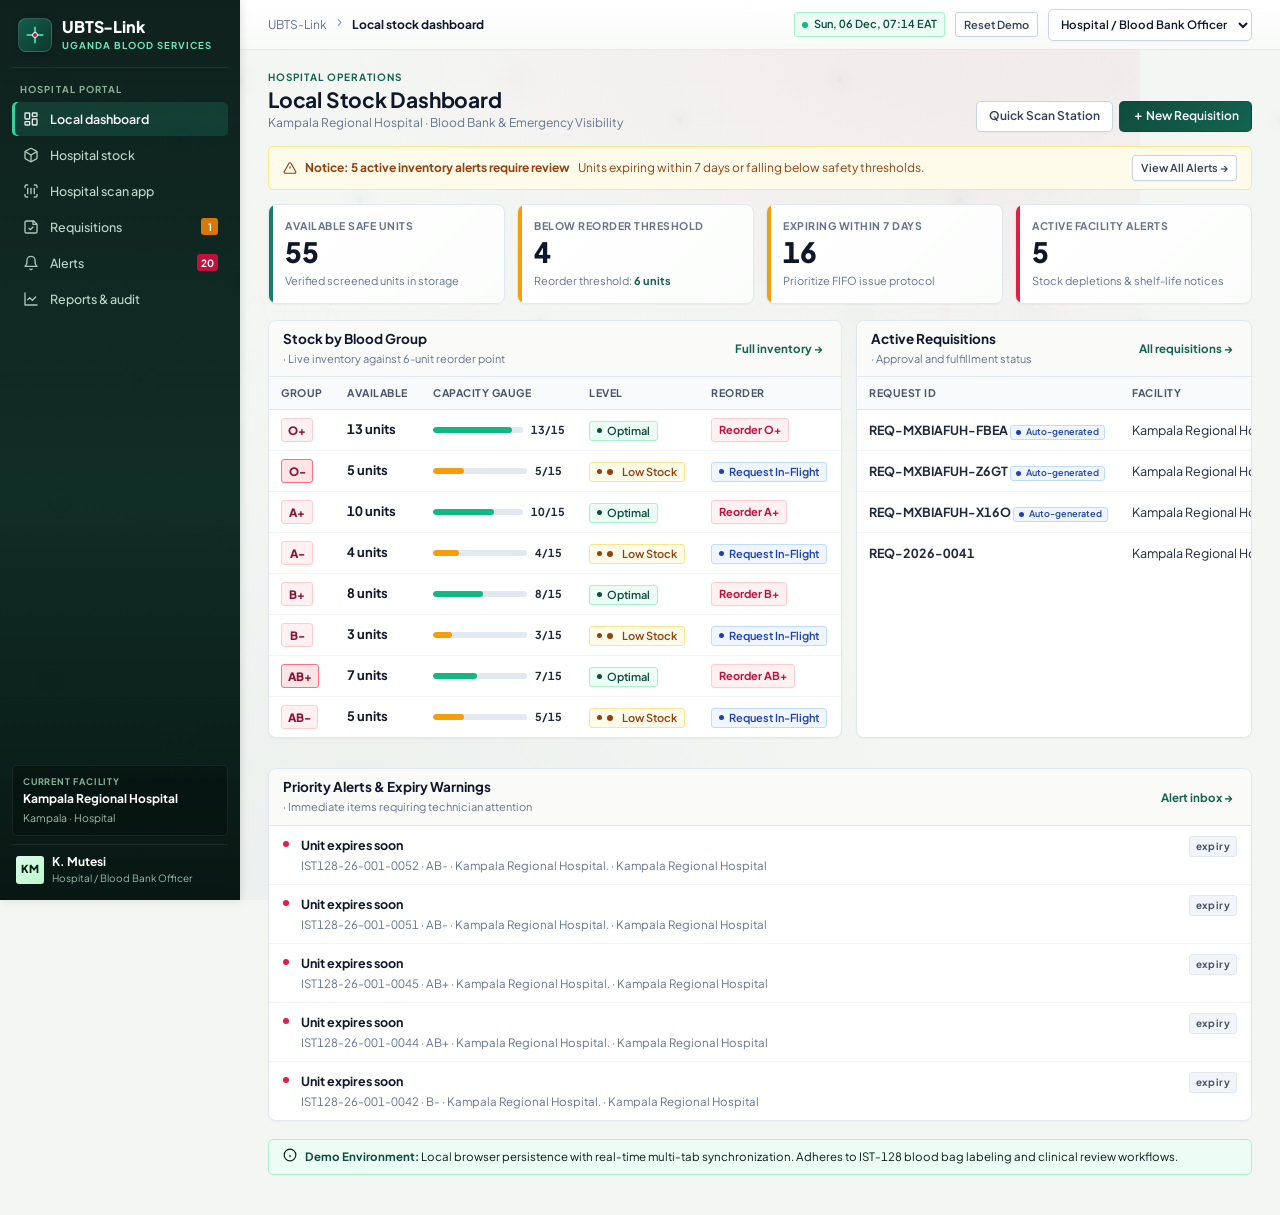
==== commit b279f6ae: "Major changes to the Scan App and Requisition workflow, as well as some minor changes to frontend" ====
--- a/index.html
+++ b/index.html
@@ -5,8 +5,8 @@
   <meta name="viewport" content="width=device-width, initial-scale=1">
   <meta name="theme-color" content="#0f4c3d">
   <meta name="description" content="Uganda Blood Transfusion Services (UBTS) Real-time Blood Inventory and Logistics Network">
-  <title>UBTS-Link | Blood Services & Inventory Network</title>
-  <link rel="icon" href="data:image/svg+xml,<svg xmlns=%22http://www.w3.org/2000/svg%22 viewBox=%220 0 100 100%22><text y=%22.9em%22 font-size=%2290%22>🩸</text></svg>">
+  <title>UBTS-Link | Blood Services &amp; Inventory Network</title>
+  <link rel="icon" type="image/svg+xml" href="data:image/svg+xml,<svg xmlns='http://www.w3.org/2000/svg' viewBox='0 0 32 32'><path d='M16 3 C16 3 6 15 6 21 C6 26.5 10.5 31 16 31 C21.5 31 26 26.5 26 21 C26 15 16 3 16 3 Z' fill='%23be123c'/><path d='M16 13 v12 M10 19 h12' stroke='%23ffffff' stroke-width='2.4' stroke-linecap='square'/></svg>">
   <link rel="preconnect" href="https://fonts.googleapis.com">
   <link rel="preconnect" href="https://fonts.gstatic.com" crossorigin>
   <link href="https://fonts.googleapis.com/css2?family=Plus+Jakarta+Sans:wght@400;500;600;700;800&family=Fraunces:opsz,wght@9..144,600;9..144,700&display=swap" rel="stylesheet">
--- a/styles.css
+++ b/styles.css
@@ -1,8 +1,8 @@
 :root {
   color-scheme: light;
-  
+
   /* Medical Brand Forest/Emerald Green */
-  --green-950: #061c16;
+  --green-950: #051c15;
   --green-900: #0a2f26;
   --green-800: #0f4c3d;
   --green-700: #146350;
@@ -14,6 +14,7 @@
   --green-50:  #ecfdf5;
 
   /* Blood Red / Crimson Accents */
+  --red-950: #30030f;
   --red-900: #4c0519;
   --red-800: #881337;
   --red-700: #be123c;
@@ -66,28 +67,27 @@
   --line: var(--slate-200);
   --line-light: #f1f5f9;
   --line-strong: var(--slate-300);
-  --red: var(--red-600);
+  --red: var(--red-700);
   --red-soft: var(--red-50);
   --gold: var(--amber-700);
   --gold-soft: var(--amber-50);
   --blue: var(--blue-700);
   --blue-soft: var(--blue-50);
 
-  /* Shadows */
+  /* Subtle enterprise shadows */
   --shadow-xs: 0 1px 2px rgba(0, 0, 0, 0.04);
-  --shadow-sm: 0 1px 3px rgba(0, 0, 0, 0.06), 0 1px 2px rgba(0, 0, 0, 0.04);
-  --shadow-md: 0 4px 8px -2px rgba(0, 0, 0, 0.06), 0 2px 4px -2px rgba(0, 0, 0, 0.04);
-  --shadow-lg: 0 10px 18px -4px rgba(15, 76, 61, 0.1), 0 4px 6px -2px rgba(15, 76, 61, 0.05);
-  --shadow-xl: 0 20px 30px -8px rgba(15, 76, 61, 0.15), 0 8px 12px -4px rgba(0, 0, 0, 0.06);
+  --shadow-sm: 0 1px 3px rgba(0, 0, 0, 0.05), 0 1px 2px rgba(0, 0, 0, 0.03);
+  --shadow-md: 0 3px 6px -1px rgba(0, 0, 0, 0.06), 0 2px 4px -2px rgba(0, 0, 0, 0.03);
+  --shadow-lg: 0 8px 16px -3px rgba(15, 76, 61, 0.08), 0 3px 6px -2px rgba(15, 76, 61, 0.04);
+  --shadow-xl: 0 16px 24px -6px rgba(15, 76, 61, 0.12), 0 6px 10px -4px rgba(0, 0, 0, 0.05);
   --shadow: var(--shadow-xl);
 
-  /* Border radius */
-  --radius-xs: 4px;
-  --radius-sm: 6px;
-  --radius-md: 10px;
-  --radius-lg: 14px;
-  --radius-xl: 18px;
-  --radius-full: 9999px;
+  /* Balanced modern rounding - subtly softened but disciplined and professional */
+  --radius-xs: 3px;
+  --radius-sm: 5px;
+  --radius-md: 8px;
+  --radius-lg: 10px;
+  --radius-xl: 12px;
 
   /* Typography */
   --serif: "Fraunces", Georgia, serif;
@@ -101,8 +101,18 @@
 body {
   margin: 0;
   background-color: var(--paper);
+  background-image:
+    radial-gradient(ellipse at 85% 4%, rgba(190, 18, 60, 0.05) 0%, transparent 55%),
+    radial-gradient(ellipse at 15% 95%, rgba(15, 76, 61, 0.04) 0%, transparent 60%),
+    linear-gradient(180deg, rgba(244, 246, 244, 0.8) 0%, rgba(244, 246, 244, 0.94) 520px, var(--paper) 100%),
+    url('src/ui/assets/uganda-blood-donation-bg.svg'),
+    url('src/ui/assets/medical-grid.svg');
+  background-repeat: no-repeat, no-repeat, no-repeat, no-repeat, repeat;
+  background-position: center top, center bottom, center top, right 40px, top left;
+  background-size: 1000px 500px, 800px 600px, 100% 100%, 1200px auto, 600px 600px;
+  background-attachment: fixed;
   color: var(--ink);
-  font: 400 14px/1.55 var(--sans);
+  font: 400 13px/1.5 var(--sans);
   -webkit-font-smoothing: antialiased;
   -moz-osx-font-smoothing: grayscale;
 }
@@ -120,8 +130,9 @@
 input:focus-visible,
 select:focus-visible,
 textarea:focus-visible {
-  outline: 2px solid var(--green-500);
-  outline-offset: 2px;
+  outline: 0;
+  box-shadow: 0 0 0 0.2rem rgba(20, 99, 80, 0.25);
+  border-color: var(--green-600);
 }
 
 /* ----------------------------------------------------
@@ -130,8 +141,7 @@
 .shell {
   min-height: 100vh;
   display: grid;
-  grid-template-columns: 260px minmax(0, 1fr);
-  background-color: var(--paper);
+  grid-template-columns: 240px minmax(0, 1fr);
 }
 
 /* ----------------------------------------------------
@@ -143,10 +153,13 @@
   height: 100vh;
   display: flex;
   flex-direction: column;
-  padding: 20px 16px;
-  background: linear-gradient(180deg, #07221b 0%, #0c3329 55%, #081f18 100%);
+  padding: 14px 12px;
+  background:
+    linear-gradient(180deg, rgba(5, 24, 19, 0.96) 0%, rgba(9, 39, 31, 0.97) 55%, rgba(5, 20, 16, 0.99) 100%),
+    url('src/ui/assets/rail-pattern.svg');
+  background-size: cover, 300px 600px;
   color: #f1f7f2;
-  box-shadow: 2px 0 16px rgba(0, 0, 0, 0.15);
+  box-shadow: 1px 0 8px rgba(0, 0, 0, 0.12);
   z-index: 20;
   overflow-y: auto;
 }
@@ -154,21 +167,21 @@
 .brand {
   display: flex;
   align-items: center;
-  gap: 12px;
-  padding: 4px 6px 20px;
+  gap: 10px;
+  padding: 4px 6px 14px;
   border-bottom: 1px solid rgba(255, 255, 255, 0.08);
 }
 
 .brand-mark {
-  width: 40px;
-  height: 40px;
+  width: 34px;
+  height: 34px;
   display: flex;
   align-items: center;
   justify-content: center;
   border-radius: var(--radius-md);
-  background: linear-gradient(135deg, #166551 0%, #0d4234 100%);
-  border: 1px solid rgba(255, 255, 255, 0.18);
-  box-shadow: 0 4px 10px rgba(0, 0, 0, 0.3), inset 0 1px 0 rgba(255, 255, 255, 0.2);
+  background: linear-gradient(135deg, #155d4b 0%, #0c382c 100%);
+  border: 1px solid rgba(255, 255, 255, 0.15);
+  box-shadow: 0 2px 6px rgba(0, 0, 0, 0.25);
   color: #ffffff;
   flex-shrink: 0;
 }
@@ -179,37 +192,35 @@
 }
 
 .brand-name {
-  font-size: 19px;
+  font-size: 16px;
   font-weight: 800;
-  letter-spacing: -0.02em;
+  letter-spacing: -0.01em;
   color: #ffffff;
-  display: flex;
-  align-items: center;
-  gap: 6px;
+  line-height: 1.15;
 }
 
 .brand-caption {
-  font-size: 10px;
-  font-weight: 700;
-  letter-spacing: 1.2px;
-  color: #7dd3b0;
+  font-size: 9.5px;
+  font-weight: 700;
+  letter-spacing: 1px;
+  color: #6ee7b7;
   text-transform: uppercase;
   margin-top: 2px;
 }
 
 .rail-label {
-  padding: 18px 10px 8px;
-  color: #8cb8a1;
-  font-size: 10.5px;
-  font-weight: 700;
-  letter-spacing: 1.2px;
+  padding: 14px 8px 6px;
+  color: #8bb39c;
+  font-size: 9.5px;
+  font-weight: 700;
+  letter-spacing: 1.1px;
   text-transform: uppercase;
 }
 
 .nav-list {
   display: flex;
   flex-direction: column;
-  gap: 4px;
+  gap: 2px;
 }
 
 .nav-list button {
@@ -219,23 +230,22 @@
   color: #c0d8cb;
   display: flex;
   align-items: center;
-  gap: 12px;
-  padding: 10px 12px;
+  gap: 10px;
+  padding: 8px 10px;
   text-align: left;
-  font-size: 13.5px;
+  font-size: 12.5px;
   font-weight: 500;
-  transition: all 180ms ease;
+  transition: all 140ms ease;
   position: relative;
 }
 
 .nav-list button:hover {
-  background: rgba(255, 255, 255, 0.08);
+  background: rgba(255, 255, 255, 0.07);
   color: #ffffff;
-  transform: translateX(2px);
 }
 
 .nav-list button.active {
-  background: rgba(34, 153, 125, 0.24);
+  background: rgba(34, 153, 125, 0.22);
   color: #ffffff;
   font-weight: 600;
   box-shadow: inset 3px 0 0 var(--green-400);
@@ -245,8 +255,8 @@
   display: flex;
   align-items: center;
   justify-content: center;
-  width: 20px;
-  height: 20px;
+  width: 18px;
+  height: 18px;
   flex-shrink: 0;
   opacity: 0.9;
 }
@@ -262,43 +272,43 @@
   display: inline-flex;
   align-items: center;
   justify-content: center;
-  min-width: 18px;
-  height: 18px;
-  padding: 0 5px;
-  border-radius: var(--radius-full);
-  font-size: 10.5px;
+  min-width: 17px;
+  height: 17px;
+  padding: 0 4px;
+  border-radius: var(--radius-xs);
+  font-size: 10px;
   font-weight: 700;
   line-height: 1;
 }
 
 .nav-badge.alert {
-  background: var(--red-600);
+  background: var(--red-700);
   color: #ffffff;
 }
 
 .nav-badge.pending {
-  background: var(--amber-500);
-  color: var(--slate-950);
+  background: var(--amber-600);
+  color: #ffffff;
 }
 
 /* Sidebar Footer */
 .rail-foot {
   margin-top: auto;
-  padding-top: 16px;
+  padding-top: 12px;
   display: flex;
   flex-direction: column;
-  gap: 12px;
+  gap: 8px;
 }
 
 .facility-block {
-  padding: 12px;
+  padding: 9px 10px;
   border-radius: var(--radius-sm);
-  background: rgba(0, 0, 0, 0.2);
-  border: 1px solid rgba(255, 255, 255, 0.08);
+  background: rgba(0, 0, 0, 0.25);
+  border: 1px solid rgba(255, 255, 255, 0.07);
 }
 
 .facility-kicker {
-  font-size: 10px;
+  font-size: 9px;
   font-weight: 700;
   letter-spacing: 0.8px;
   color: #83b699;
@@ -306,8 +316,8 @@
 }
 
 .facility-title {
-  margin-top: 3px;
-  font-size: 12.5px;
+  margin-top: 2px;
+  font-size: 12px;
   font-weight: 700;
   color: #ffffff;
   white-space: nowrap;
@@ -316,32 +326,31 @@
 }
 
 .facility-detail {
-  font-size: 11px;
-  color: #a4c7b3;
+  font-size: 10.5px;
+  color: #9cbfa9;
   margin-top: 2px;
 }
 
 .identity {
   display: flex;
   align-items: center;
-  gap: 10px;
-  padding: 10px 4px 0;
+  gap: 8px;
+  padding: 8px 4px 0;
   border-top: 1px solid rgba(255, 255, 255, 0.08);
 }
 
 .avatar {
-  width: 34px;
-  height: 34px;
-  border-radius: var(--radius-full);
+  width: 28px;
+  height: 28px;
+  border-radius: var(--radius-xs);
   display: flex;
   align-items: center;
   justify-content: center;
   background: linear-gradient(135deg, #dcfce7 0%, #bbf7d0 100%);
-  color: var(--green-900);
-  font-size: 12.5px;
+  color: var(--green-950);
+  font-size: 11px;
   font-weight: 800;
   flex-shrink: 0;
-  box-shadow: 0 2px 6px rgba(0, 0, 0, 0.15);
 }
 
 .identity-info {
@@ -350,7 +359,7 @@
 }
 
 .identity-name {
-  font-size: 12.5px;
+  font-size: 12px;
   font-weight: 700;
   color: #ffffff;
   white-space: nowrap;
@@ -359,7 +368,7 @@
 }
 
 .identity-role {
-  font-size: 11px;
+  font-size: 10px;
   color: #92bfa5;
   white-space: nowrap;
   overflow: hidden;
@@ -377,10 +386,10 @@
 
 /* Top bar */
 .topbar {
-  height: 64px;
-  padding: 0 32px;
+  height: 50px;
+  padding: 0 28px;
   border-bottom: 1px solid var(--line);
-  background: rgba(255, 255, 255, 0.95);
+  background: linear-gradient(180deg, rgba(255, 255, 255, 0.98) 0%, rgba(248, 250, 248, 0.95) 100%);
   backdrop-filter: blur(12px);
   display: flex;
   align-items: center;
@@ -392,11 +401,11 @@
 }
 
 .crumb {
-  font-size: 13px;
+  font-size: 12px;
   color: var(--muted);
   display: flex;
   align-items: center;
-  gap: 8px;
+  gap: 6px;
 }
 
 .crumb strong {
@@ -407,665 +416,646 @@
 .top-right {
   display: flex;
   align-items: center;
-  gap: 12px;
+  gap: 10px;
 }
 
 .live-indicator {
   display: inline-flex;
   align-items: center;
   gap: 6px;
-  padding: 4px 8px;
+  padding: 3px 7px;
   background: var(--green-50);
   border: 1px solid var(--green-200);
-  border-radius: var(--radius-full);
+  border-radius: var(--radius-xs);
   color: var(--green-800);
+  font-size: 11px;
+  font-weight: 600;
+}
+
+.live-dot {
+  width: 6px;
+  height: 6px;
+  border-radius: 50%;
+  background: #10b981;
+}
+
+.role-picker {
+  height: 32px;
+  padding: 0 8px;
+  border: 1px solid var(--line-strong);
+  border-radius: var(--radius-sm);
+  background: var(--surface);
+  color: var(--ink);
   font-size: 11.5px;
   font-weight: 600;
-}
-
-.live-dot {
-  width: 7px;
-  height: 7px;
+  box-shadow: var(--shadow-xs);
+  transition: all 140ms ease;
+}
+
+.role-picker:hover {
+  border-color: var(--green-600);
+}
+
+.demo-label {
+  padding: 2px 6px;
+  border-radius: var(--radius-xs);
+  background: var(--slate-100);
+  border: 1px solid var(--slate-200);
+  color: var(--slate-600);
+  font-size: 10px;
+  font-weight: 700;
+  letter-spacing: 0.4px;
+  white-space: nowrap;
+}
+
+/* Page content */
+.content {
+  max-width: 1540px;
+  width: 100%;
+  margin: 0 auto;
+  padding: 20px 28px 40px;
+  flex: 1;
+}
+
+/* Page Headings - Focused on data over bloated headers */
+.page-head {
+  display: flex;
+  align-items: flex-end;
+  justify-content: space-between;
+  gap: 16px;
+  margin-bottom: 14px;
+}
+
+.eyebrow {
+  color: var(--green-700);
+  font-size: 10px;
+  font-weight: 700;
+  letter-spacing: 1px;
+  text-transform: uppercase;
+  margin-bottom: 2px;
+}
+
+.page-head h1 {
+  margin: 0;
+  font-size: 21px;
+  font-weight: 700;
+  color: var(--slate-900);
+  letter-spacing: -0.01em;
+  line-height: 1.2;
+}
+
+.page-head p {
+  margin: 2px 0 0;
+  color: var(--muted);
+  font-size: 12px;
+}
+
+.actions {
+  display: flex;
+  align-items: center;
+  gap: 6px;
+  flex-wrap: wrap;
+}
+
+/* ----------------------------------------------------
+   Buttons - Clean, professional rectangular shape
+---------------------------------------------------- */
+.btn {
+  display: inline-flex;
+  align-items: center;
+  justify-content: center;
+  gap: 6px;
+  padding: 6px 12px;
+  border: 1px solid transparent;
+  border-radius: var(--radius-sm);
+  font-size: 12px;
+  font-weight: 600;
+  line-height: 1.4;
+  white-space: nowrap;
+  box-shadow: var(--shadow-xs);
+  transition: all 140ms ease;
+}
+
+.btn-primary {
+  background: linear-gradient(135deg, var(--green-800) 0%, var(--green-700) 100%);
+  color: #ffffff;
+  border-color: rgba(0, 0, 0, 0.1);
+}
+
+.btn-primary:hover {
+  background: linear-gradient(135deg, var(--green-700) 0%, var(--green-600) 100%);
+  box-shadow: 0 2px 6px rgba(15, 76, 61, 0.25);
+}
+
+.btn-secondary {
+  border-color: var(--line-strong);
+  background: var(--surface);
+  color: var(--slate-700);
+}
+
+.btn-secondary:hover {
+  background: var(--slate-50);
+  border-color: var(--slate-400);
+  color: var(--slate-900);
+}
+
+.btn-danger {
+  border-color: var(--red-200);
+  background: var(--surface);
+  color: var(--red-700);
+}
+
+.btn-danger:hover {
+  background: var(--red-50);
+  border-color: var(--red-500);
+}
+
+.btn-small {
+  padding: 4px 8px;
+  font-size: 11px;
+  border-radius: var(--radius-xs);
+}
+
+.btn-reorder {
+  background: var(--red-50);
+  color: var(--red-700);
+  border: 1px solid var(--red-200);
+  padding: 3px 7px;
+  font-size: 11px;
+  font-weight: 700;
+  border-radius: var(--radius-xs);
+}
+
+.btn-reorder:hover {
+  background: var(--red-700);
+  color: #ffffff;
+  border-color: var(--red-700);
+}
+
+.link-btn, .text-btn {
+  padding: 2px 4px;
+  border: 0;
+  background: transparent;
+  color: var(--green-700);
+  font-size: 11.5px;
+  font-weight: 700;
+  display: inline-flex;
+  align-items: center;
+  gap: 4px;
+  transition: all 140ms ease;
+}
+
+.link-btn:hover, .text-btn:hover {
+  color: var(--green-900);
+  text-decoration: underline;
+}
+
+/* ----------------------------------------------------
+   Metrics / Stat Cards - High-density numbers
+---------------------------------------------------- */
+.metrics {
+  display: grid;
+  grid-template-columns: repeat(4, minmax(0, 1fr));
+  gap: 12px;
+  margin-bottom: 16px;
+}
+
+.metric {
+  position: relative;
+  overflow: hidden;
+  padding: 13px 16px;
+  border: 1px solid var(--line);
+  border-radius: var(--radius-md);
+  background: linear-gradient(135deg, #ffffff 0%, #fbfdfb 100%);
+  box-shadow: var(--shadow-xs);
+  transition: all 160ms ease;
+  display: flex;
+  flex-direction: column;
+}
+
+.metric:hover {
+  border-color: var(--slate-300);
+  box-shadow: var(--shadow-sm);
+}
+
+.metric::before {
+  position: absolute;
+  inset: 0 auto 0 0;
+  width: 3.5px;
+  background: var(--green-600);
+  content: "";
+}
+
+.metric.warning::before {
+  background: var(--amber-500);
+}
+
+.metric.danger::before {
+  background: var(--red-600);
+}
+
+.metric-label {
+  color: var(--muted);
+  font-size: 10.5px;
+  font-weight: 700;
+  text-transform: uppercase;
+  letter-spacing: 0.5px;
+}
+
+.metric-value {
+  margin-top: 4px;
+  font-size: 28px;
+  font-weight: 800;
+  line-height: 1.1;
+  color: var(--slate-900);
+  font-variant-numeric: tabular-nums;
+}
+
+.metric-note {
+  margin-top: 5px;
+  color: var(--muted);
+  font-size: 11px;
+}
+
+.metric-note strong {
+  color: var(--green-700);
+  font-weight: 700;
+}
+
+/* ----------------------------------------------------
+   Panels & Layout Containers
+---------------------------------------------------- */
+.columns {
+  display: grid;
+  grid-template-columns: minmax(0, 1.45fr) minmax(320px, 1fr);
+  gap: 14px;
+  margin-bottom: 16px;
+}
+
+.panel {
+  min-width: 0;
+  border: 1px solid var(--line);
+  border-radius: var(--radius-md);
+  background: var(--surface);
+  box-shadow: var(--shadow-xs);
+  overflow: hidden;
+  margin-bottom: 14px;
+}
+
+.panel-head {
+  min-height: 40px;
+  padding: 8px 14px;
+  border-bottom: 1px solid var(--line);
+  display: flex;
+  align-items: center;
+  justify-content: space-between;
+  gap: 10px;
+  background: #fafbf9;
+}
+
+.panel-title {
+  font-size: 13.5px;
+  font-weight: 700;
+  color: var(--slate-900);
+  display: flex;
+  align-items: center;
+  gap: 6px;
+}
+
+.panel-note {
+  color: var(--muted);
+  font-size: 11px;
+}
+
+.panel-body {
+  padding: 14px 16px;
+}
+
+/* ----------------------------------------------------
+   Tables - High data density, crisp alignment
+---------------------------------------------------- */
+.table-scroll {
+  overflow-x: auto;
+  max-width: 100%;
+}
+
+table {
+  width: 100%;
+  border-collapse: collapse;
+  text-align: left;
+  white-space: nowrap;
+}
+
+th {
+  padding: 8px 12px;
+  border-bottom: 1px solid var(--line);
+  background: #f8fafc;
+  color: var(--slate-600);
+  font-size: 10.5px;
+  font-weight: 700;
+  letter-spacing: 0.5px;
+  text-transform: uppercase;
+}
+
+td {
+  padding: 8px 12px;
+  border-bottom: 1px solid var(--line-light);
+  font-size: 12.5px;
+  color: var(--slate-800);
+  vertical-align: middle;
+}
+
+tbody tr {
+  transition: background-color 100ms ease;
+}
+
+tbody tr:hover {
+  background-color: #f7faf8;
+}
+
+tbody tr:last-child td {
+  border-bottom: 0;
+}
+
+/* ----------------------------------------------------
+   Blood Badges & Quantities
+---------------------------------------------------- */
+.blood {
+  display: inline-flex;
+  align-items: center;
+  justify-content: center;
+  min-width: 32px;
+  height: 24px;
+  padding: 0 6px;
+  border-radius: var(--radius-xs);
+  background: var(--red-50);
+  color: var(--red-800);
+  border: 1px solid var(--red-200);
+  font-size: 11.5px;
+  font-weight: 800;
+  font-variant-numeric: tabular-nums;
+}
+
+.blood.universal {
+  background: #ffe4e6;
+  border-color: #fb7185;
+}
+
+.qty {
+  font-size: 13px;
+  font-weight: 700;
+  color: var(--slate-900);
+  font-variant-numeric: tabular-nums;
+}
+
+/* ----------------------------------------------------
+   Status Pills - Rectangular enterprise tags
+---------------------------------------------------- */
+.pill {
+  display: inline-flex;
+  align-items: center;
+  gap: 5px;
+  padding: 2.5px 7px;
+  border-radius: var(--radius-xs);
+  font-size: 11px;
+  font-weight: 600;
+  line-height: 1.2;
+}
+
+.pill::before {
+  width: 5px;
+  height: 5px;
   border-radius: 50%;
+  background: currentColor;
+  content: "";
+}
+
+.good {
+  background: var(--green-50);
+  color: var(--green-800);
+  border: 1px solid var(--green-200);
+}
+
+.warn {
+  background: var(--amber-50);
+  color: var(--amber-800);
+  border: 1px solid var(--amber-200);
+}
+
+.bad {
+  background: var(--red-50);
+  color: var(--red-700);
+  border: 1px solid var(--red-200);
+}
+
+.info {
+  background: var(--blue-50);
+  color: var(--blue-800);
+  border: 1px solid var(--blue-200);
+}
+
+.muted {
+  color: var(--muted);
+}
+
+/* ----------------------------------------------------
+   Stock Level Progress Bar
+---------------------------------------------------- */
+.stock-bar-wrap {
+  display: flex;
+  align-items: center;
+  gap: 8px;
+  min-width: 130px;
+}
+
+.stock-bar-track {
+  flex: 1;
+  height: 6px;
+  border-radius: var(--radius-xs);
+  background: var(--slate-200);
+  overflow: hidden;
+}
+
+.stock-bar-fill {
+  height: 100%;
+  border-radius: var(--radius-xs);
+  transition: width 240ms ease;
+}
+
+.stock-bar-fill.safe {
   background: #10b981;
-  box-shadow: 0 0 0 2px rgba(16, 185, 129, 0.3);
-  animation: pulse-ring 2s infinite;
-}
-
-@keyframes pulse-ring {
-  0% { box-shadow: 0 0 0 0 rgba(16, 185, 129, 0.6); }
-  70% { box-shadow: 0 0 0 6px rgba(16, 185, 129, 0); }
-  100% { box-shadow: 0 0 0 0 rgba(16, 185, 129, 0); }
-}
-
-.role-switcher-wrap {
+}
+
+.stock-bar-fill.low {
+  background: #f59e0b;
+}
+
+.stock-bar-fill.critical {
+  background: #e11d48;
+}
+
+/* ----------------------------------------------------
+   Filter Chips & Toolbars
+---------------------------------------------------- */
+.filter-row {
   display: flex;
   align-items: center;
   gap: 6px;
-}
-
-.role-picker {
-  height: 36px;
-  padding: 0 12px;
+  flex-wrap: wrap;
+  padding: 8px 14px;
+  background: #fafbf9;
+  border-bottom: 1px solid var(--line);
+}
+
+.filter-label {
+  font-size: 11px;
+  font-weight: 700;
+  text-transform: uppercase;
+  letter-spacing: 0.5px;
+  color: var(--muted);
+  margin-right: 2px;
+}
+
+.chip {
+  padding: 3.5px 9px;
+  border-radius: var(--radius-xs);
+  border: 1px solid var(--line-strong);
+  background: var(--surface);
+  color: var(--slate-700);
+  font-size: 11.5px;
+  font-weight: 600;
+  cursor: pointer;
+  transition: all 120ms ease;
+}
+
+.chip:hover {
+  background: var(--slate-100);
+  border-color: var(--slate-400);
+}
+
+.chip.active {
+  background: var(--green-800);
+  color: #ffffff;
+  border-color: var(--green-800);
+}
+
+.toolbar {
+  display: flex;
+  align-items: center;
+  gap: 8px;
+}
+
+.search {
+  height: 32px;
+  min-width: 200px;
+  padding: 0 10px 0 28px;
+  border: 1px solid var(--line-strong);
+  border-radius: var(--radius-sm);
+  background: var(--surface) url('data:image/svg+xml;utf8,<svg xmlns="http://www.w3.org/2000/svg" width="14" height="14" viewBox="0 0 24 24" fill="none" stroke="%2364748b" stroke-width="2"><circle cx="11" cy="11" r="8"/><path d="m21 21-4.3-4.3"/></svg>') no-repeat 8px center;
+  font-size: 12px;
+  color: var(--ink);
+  transition: all 140ms ease;
+}
+
+.search:focus {
+  border-color: var(--green-600);
+  outline: none;
+  box-shadow: 0 0 0 2px rgba(26, 125, 101, 0.15);
+}
+
+.select {
+  height: 32px;
+  padding: 0 8px;
+  border: 1px solid var(--line-strong);
+  border-radius: var(--radius-sm);
+  background: var(--surface);
+  color: var(--ink);
+  font-size: 12px;
+  font-weight: 500;
+}
+
+/* ----------------------------------------------------
+   Notice & Banners
+---------------------------------------------------- */
+.notice {
+  display: flex;
+  align-items: center;
+  gap: 8px;
+  margin-top: 18px;
+  padding: 8px 14px;
+  border: 1px solid var(--green-200);
+  border-radius: var(--radius-sm);
+  background: var(--green-50);
+  color: var(--green-950);
+  font-size: 11.5px;
+}
+
+.notice strong {
+  color: var(--green-800);
+  font-weight: 700;
+}
+
+.alert-banner {
+  display: flex;
+  align-items: center;
+  justify-content: space-between;
+  gap: 12px;
+  padding: 8px 14px;
+  border-radius: var(--radius-sm);
+  margin-bottom: 14px;
+  background: var(--red-50);
+  border: 1px solid var(--red-200);
+  color: var(--red-900);
+  font-size: 12px;
+}
+
+.alert-banner.warning {
+  background: var(--amber-50);
+  border-color: var(--amber-200);
+  color: var(--amber-800);
+}
+
+/* ----------------------------------------------------
+   Forms & Inputs
+---------------------------------------------------- */
+.form-grid {
+  display: grid;
+  grid-template-columns: repeat(2, minmax(0, 1fr));
+  gap: 12px;
+}
+
+.field {
+  display: grid;
+  gap: 4px;
+}
+
+.field.full {
+  grid-column: 1 / -1;
+}
+
+.field label {
+  color: var(--slate-700);
+  font-size: 11.5px;
+  font-weight: 700;
+}
+
+.field input,
+.field select,
+.field textarea {
+  width: 100%;
+  height: 34px;
+  padding: 0 10px;
   border: 1px solid var(--line-strong);
   border-radius: var(--radius-sm);
   background: var(--surface);
   color: var(--ink);
   font-size: 12.5px;
-  font-weight: 600;
-  box-shadow: var(--shadow-xs);
-  transition: all 180ms ease;
-}
-
-.role-picker:hover {
-  border-color: var(--green-500);
-}
-
-.demo-label {
-  padding: 4px 8px;
-  border-radius: var(--radius-xs);
-  background: var(--slate-100);
-  border: 1px solid var(--slate-200);
-  color: var(--slate-600);
-  font-size: 11px;
-  font-weight: 700;
-  letter-spacing: 0.5px;
-  white-space: nowrap;
-}
-
-/* Page content */
-.content {
-  max-width: 1540px;
-  width: 100%;
-  margin: 0 auto;
-  padding: 28px 32px 48px;
-  flex: 1;
-}
-
-/* Page Headings */
-.page-head {
-  display: flex;
-  align-items: flex-end;
-  justify-content: space-between;
-  gap: 20px;
-  margin-bottom: 24px;
-}
-
-.eyebrow {
-  color: var(--green-700);
-  font-size: 11px;
-  font-weight: 800;
-  letter-spacing: 1.2px;
-  text-transform: uppercase;
-  margin-bottom: 4px;
-}
-
-.page-head h1 {
-  margin: 0;
-  font-size: 28px;
-  font-weight: 800;
-  color: var(--slate-900);
-  letter-spacing: -0.02em;
-  line-height: 1.2;
-}
-
-.page-head p {
-  margin: 6px 0 0;
-  color: var(--muted);
-  font-size: 13.5px;
-}
-
-.actions {
-  display: flex;
-  align-items: center;
-  gap: 8px;
-  flex-wrap: wrap;
-}
-
-/* ----------------------------------------------------
-   Buttons
----------------------------------------------------- */
-.btn {
-  display: inline-flex;
-  align-items: center;
-  justify-content: center;
-  gap: 8px;
-  padding: 8px 14px;
-  border: 1px solid transparent;
-  border-radius: var(--radius-sm);
-  font-size: 13px;
-  font-weight: 600;
-  line-height: 1.4;
-  white-space: nowrap;
-  box-shadow: var(--shadow-xs);
-  transition: all 180ms cubic-bezier(0.2, 0.75, 0.25, 1);
-}
-
-.btn-primary {
-  background: linear-gradient(135deg, var(--green-800) 0%, var(--green-700) 100%);
-  color: #ffffff;
-  border-color: rgba(0, 0, 0, 0.1);
-  box-shadow: 0 2px 4px rgba(15, 76, 61, 0.2);
-}
-
-.btn-primary:hover {
-  background: linear-gradient(135deg, var(--green-700) 0%, var(--green-600) 100%);
-  box-shadow: 0 4px 10px rgba(15, 76, 61, 0.3);
-  transform: translateY(-1px);
-}
-
-.btn-secondary {
-  border-color: var(--line-strong);
-  background: var(--surface);
-  color: var(--slate-700);
-}
-
-.btn-secondary:hover {
-  background: var(--slate-50);
-  border-color: var(--slate-400);
-  color: var(--slate-900);
-  transform: translateY(-1px);
-}
-
-.btn-danger {
-  border-color: var(--red-200);
-  background: var(--surface);
-  color: var(--red-600);
-}
-
-.btn-danger:hover {
-  background: var(--red-50);
-  border-color: var(--red-500);
-  color: var(--red-700);
-  transform: translateY(-1px);
-}
-
-.btn-small {
-  padding: 5px 10px;
-  font-size: 12px;
-  border-radius: var(--radius-xs);
-}
-
-.btn-reorder {
-  background: var(--red-50);
-  color: var(--red-700);
-  border: 1px solid var(--red-200);
-  padding: 4px 8px;
-  font-size: 11px;
-  font-weight: 700;
-  border-radius: var(--radius-xs);
-}
-
-.btn-reorder:hover {
-  background: var(--red-600);
-  color: #ffffff;
-  border-color: var(--red-600);
-}
-
-.link-btn, .text-btn {
-  padding: 4px 6px;
-  border: 0;
-  background: transparent;
-  color: var(--green-700);
-  font-size: 12px;
-  font-weight: 700;
-  display: inline-flex;
-  align-items: center;
-  gap: 4px;
-  transition: all 150ms ease;
-}
-
-.link-btn:hover, .text-btn:hover {
-  color: var(--green-900);
-  text-decoration: underline;
-}
-
-/* ----------------------------------------------------
-   Metrics / Stat Cards
----------------------------------------------------- */
-.metrics {
-  display: grid;
-  grid-template-columns: repeat(4, minmax(0, 1fr));
-  gap: 16px;
-  margin-bottom: 24px;
-}
-
-.metric {
-  position: relative;
-  overflow: hidden;
-  padding: 18px 20px;
-  border: 1px solid var(--line);
-  border-radius: var(--radius-md);
-  background: var(--surface);
-  box-shadow: var(--shadow-sm);
-  transition: all 220ms ease;
-  display: flex;
-  flex-direction: column;
-}
-
-.metric:hover {
-  transform: translateY(-2px);
-  box-shadow: var(--shadow-md);
-  border-color: var(--slate-300);
-}
-
-.metric::before {
-  position: absolute;
-  inset: 0 auto 0 0;
-  width: 4px;
-  background: var(--green-500);
-  content: "";
-}
-
-.metric.warning::before {
-  background: var(--amber-500);
-}
-
-.metric.danger::before {
-  background: var(--red-500);
-}
-
-.metric-label {
-  color: var(--muted);
-  font-size: 12px;
-  font-weight: 700;
-  text-transform: uppercase;
-  letter-spacing: 0.5px;
-}
-
-.metric-value {
-  margin-top: 6px;
-  font-size: 34px;
-  font-weight: 800;
-  line-height: 1.1;
-  color: var(--slate-900);
-  font-variant-numeric: tabular-nums;
-}
-
-.metric-note {
-  margin-top: 8px;
-  color: var(--muted);
-  font-size: 12px;
-}
-
-.metric-note strong {
-  color: var(--green-700);
-  font-weight: 700;
-}
-
-/* ----------------------------------------------------
-   Panels & Layout Containers
----------------------------------------------------- */
-.columns {
-  display: grid;
-  grid-template-columns: minmax(0, 1.4fr) minmax(320px, 1fr);
-  gap: 20px;
-  margin-bottom: 24px;
-}
-
-.panel {
-  min-width: 0;
-  border: 1px solid var(--line);
-  border-radius: var(--radius-md);
-  background: var(--surface);
-  box-shadow: var(--shadow-sm);
-  overflow: hidden;
-  margin-bottom: 20px;
-}
-
-.panel-head {
-  padding: 14px 20px;
-  border-bottom: 1px solid var(--line);
-  display: flex;
-  align-items: center;
-  justify-content: space-between;
-  gap: 12px;
-  background: #fafbf9;
-}
-
-.panel-title {
-  font-size: 16px;
-  font-weight: 700;
-  color: var(--slate-900);
-  display: flex;
-  align-items: center;
-  gap: 8px;
-}
-
-.panel-note {
-  margin-top: 2px;
-  color: var(--muted);
-  font-size: 12px;
-}
-
-.panel-body {
-  padding: 20px;
-}
-
-/* ----------------------------------------------------
-   Tables
----------------------------------------------------- */
-.table-scroll {
-  overflow-x: auto;
-  max-width: 100%;
-}
-
-table {
-  width: 100%;
-  border-collapse: collapse;
-  text-align: left;
-  white-space: nowrap;
-}
-
-th {
-  padding: 12px 16px;
-  border-bottom: 1px solid var(--line);
-  background: #f8fafc;
-  color: var(--slate-600);
-  font-size: 11px;
-  font-weight: 700;
-  letter-spacing: 0.6px;
-  text-transform: uppercase;
-}
-
-td {
-  padding: 12px 16px;
-  border-bottom: 1px solid var(--line-light);
-  font-size: 13px;
-  color: var(--slate-800);
-  vertical-align: middle;
-}
-
-tbody tr {
-  transition: background-color 150ms ease;
-}
-
-tbody tr:hover {
-  background-color: #f7faf8;
-}
-
-tbody tr:last-child td {
-  border-bottom: 0;
-}
-
-/* ----------------------------------------------------
-   Blood Badges & Quantities
----------------------------------------------------- */
-.blood {
-  display: inline-flex;
-  align-items: center;
-  justify-content: center;
-  min-width: 38px;
-  height: 28px;
-  padding: 0 8px;
-  border-radius: var(--radius-sm);
-  background: var(--red-50);
-  color: var(--red-700);
-  border: 1px solid var(--red-200);
-  font-size: 12.5px;
-  font-weight: 800;
-  box-shadow: 0 1px 2px rgba(225, 29, 72, 0.08);
-}
-
-.blood.universal {
-  background: linear-gradient(135deg, #ffe4e6 0%, #fecdd3 100%);
-  border-color: #fb7185;
-}
-
-.qty {
-  font-size: 14px;
-  font-weight: 700;
-  color: var(--slate-900);
-  font-variant-numeric: tabular-nums;
-}
-
-/* ----------------------------------------------------
-   Status Pills
----------------------------------------------------- */
-.pill {
-  display: inline-flex;
-  align-items: center;
-  gap: 6px;
-  padding: 4px 10px;
-  border-radius: var(--radius-full);
-  font-size: 11.5px;
-  font-weight: 700;
-  line-height: 1;
-}
-
-.pill::before {
-  width: 6px;
-  height: 6px;
-  border-radius: 50%;
-  background: currentColor;
-  content: "";
-}
-
-.good {
-  background: var(--green-50);
-  color: var(--green-800);
-  border: 1px solid var(--green-200);
-}
-
-.warn {
-  background: var(--amber-50);
-  color: var(--amber-800);
-  border: 1px solid var(--amber-200);
-}
-
-.bad {
-  background: var(--red-50);
-  color: var(--red-700);
-  border: 1px solid var(--red-200);
-}
-
-.info {
-  background: var(--blue-50);
-  color: var(--blue-800);
-  border: 1px solid var(--blue-200);
-}
-
-.muted {
-  color: var(--muted);
-}
-
-/* ----------------------------------------------------
-   Stock Level Progress Bar
----------------------------------------------------- */
-.stock-bar-wrap {
-  display: flex;
-  align-items: center;
-  gap: 8px;
-  min-width: 140px;
-}
-
-.stock-bar-track {
-  flex: 1;
-  height: 8px;
-  border-radius: var(--radius-full);
-  background: var(--slate-200);
-  overflow: hidden;
-}
-
-.stock-bar-fill {
-  height: 100%;
-  border-radius: var(--radius-full);
-  transition: width 300ms ease;
-}
-
-.stock-bar-fill.safe {
-  background: linear-gradient(90deg, #10b981 0%, #059669 100%);
-}
-
-.stock-bar-fill.low {
-  background: linear-gradient(90deg, #f59e0b 0%, #d97706 100%);
-}
-
-.stock-bar-fill.critical {
-  background: linear-gradient(90deg, #f43f5e 0%, #e11d48 100%);
-}
-
-/* ----------------------------------------------------
-   Filter Chips & Toolbars
----------------------------------------------------- */
-.filter-row {
-  display: flex;
-  align-items: center;
-  gap: 8px;
-  flex-wrap: wrap;
-  padding: 12px 20px;
-  background: #fafbf9;
-  border-bottom: 1px solid var(--line);
-}
-
-.filter-label {
-  font-size: 11.5px;
-  font-weight: 700;
-  text-transform: uppercase;
-  letter-spacing: 0.5px;
-  color: var(--muted);
-  margin-right: 4px;
-}
-
-.chip {
-  padding: 5px 12px;
-  border-radius: var(--radius-full);
-  border: 1px solid var(--line-strong);
-  background: var(--surface);
-  color: var(--slate-700);
-  font-size: 12px;
-  font-weight: 600;
-  cursor: pointer;
-  transition: all 160ms ease;
-}
-
-.chip:hover {
-  background: var(--slate-100);
-  border-color: var(--slate-400);
-}
-
-.chip.active {
-  background: var(--green-800);
-  color: #ffffff;
-  border-color: var(--green-800);
-  box-shadow: 0 2px 6px rgba(15, 76, 61, 0.25);
-}
-
-.toolbar {
-  display: flex;
-  align-items: center;
-  gap: 10px;
-}
-
-.search {
-  height: 38px;
-  min-width: 220px;
-  padding: 0 12px 0 34px;
-  border: 1px solid var(--line-strong);
-  border-radius: var(--radius-sm);
-  background: var(--surface) url('data:image/svg+xml;utf8,<svg xmlns="http://www.w3.org/2000/svg" width="16" height="16" viewBox="0 0 24 24" fill="none" stroke="%2364748b" stroke-width="2"><circle cx="11" cy="11" r="8"/><path d="m21 21-4.3-4.3"/></svg>') no-repeat 10px center;
-  font-size: 13px;
-  color: var(--ink);
-  transition: all 180ms ease;
-}
-
-.search:focus {
-  border-color: var(--green-600);
-  box-shadow: 0 0 0 3px rgba(26, 125, 101, 0.15);
-}
-
-.select {
-  height: 38px;
-  padding: 0 10px;
-  border: 1px solid var(--line-strong);
-  border-radius: var(--radius-sm);
-  background: var(--surface);
-  color: var(--ink);
-  font-size: 13px;
-  font-weight: 500;
-}
-
-/* ----------------------------------------------------
-   Notice & Banners
----------------------------------------------------- */
-.notice {
-  display: flex;
-  align-items: center;
-  gap: 10px;
-  margin-top: 24px;
-  padding: 14px 18px;
-  border: 1px solid var(--green-200);
-  border-radius: var(--radius-md);
-  background: var(--green-50);
-  color: var(--green-950);
-  font-size: 12.5px;
-}
-
-.notice strong {
-  color: var(--green-800);
-  font-weight: 700;
-}
-
-.alert-banner {
-  display: flex;
-  align-items: center;
-  justify-content: space-between;
-  gap: 14px;
-  padding: 14px 18px;
-  border-radius: var(--radius-md);
-  margin-bottom: 20px;
-  background: var(--red-50);
-  border: 1px solid var(--red-200);
-  color: var(--red-900);
-}
-
-.alert-banner.warning {
-  background: var(--amber-50);
-  border-color: var(--amber-200);
-  color: var(--amber-800);
-}
-
-/* ----------------------------------------------------
-   Forms & Inputs
----------------------------------------------------- */
-.form-grid {
-  display: grid;
-  grid-template-columns: repeat(2, minmax(0, 1fr));
-  gap: 14px;
-}
-
-.field {
-  display: grid;
-  gap: 5px;
-}
-
-.field.full {
-  grid-column: 1 / -1;
-}
-
-.field label {
-  color: var(--slate-700);
-  font-size: 12px;
-  font-weight: 700;
-}
-
-.field input,
-.field select,
+  transition: all 140ms ease;
+}
+
 .field textarea {
-  width: 100%;
-  height: 40px;
-  padding: 0 12px;
-  border: 1px solid var(--line-strong);
-  border-radius: var(--radius-sm);
-  background: var(--surface);
-  color: var(--ink);
-  font-size: 13.5px;
-  transition: all 180ms ease;
-}
-
-.field textarea {
-  height: 80px;
-  padding: 10px 12px;
+  height: 70px;
+  padding: 8px 10px;
   resize: vertical;
 }
 
@@ -1073,30 +1063,31 @@
 .field select:focus,
 .field textarea:focus {
   border-color: var(--green-600);
-  box-shadow: 0 0 0 3px rgba(26, 125, 101, 0.15);
+  outline: none;
+  box-shadow: 0 0 0 2px rgba(26, 125, 101, 0.15);
 }
 
 .field-help {
   color: var(--muted);
-  font-size: 11px;
+  font-size: 10.5px;
 }
 
 .form-actions {
   display: flex;
   justify-content: flex-end;
-  gap: 10px;
-  margin-top: 18px;
+  gap: 8px;
+  margin-top: 14px;
 }
 
 .form-error {
   display: none;
-  margin-top: 12px;
-  padding: 10px 14px;
+  margin-top: 10px;
+  padding: 8px 12px;
   border-radius: var(--radius-sm);
   background: var(--red-50);
   border: 1px solid var(--red-200);
   color: var(--red-700);
-  font-size: 12px;
+  font-size: 11.5px;
   font-weight: 600;
 }
 
@@ -1105,41 +1096,351 @@
 }
 
 /* ----------------------------------------------------
-   Barcode Scanner Station
----------------------------------------------------- */
-.split-forms {
-  display: grid;
-  grid-template-columns: repeat(2, minmax(0, 1fr));
-  gap: 24px;
-}
-
-.scan-box {
-  background: linear-gradient(180deg, #0f172a 0%, #1e293b 100%);
+   Optical Barcode Image Dropzone & Decoder
+---------------------------------------------------- */
+.dropzone {
+  border: 1.5px dashed var(--slate-300);
   border-radius: var(--radius-md);
-  padding: 16px;
+  padding: 18px 16px;
+  text-align: center;
+  background: linear-gradient(180deg, #ffffff 0%, #fbfdfb 100%);
+  cursor: pointer;
+  transition: all 140ms ease;
+  display: flex;
+  flex-direction: column;
+  align-items: center;
+  justify-content: center;
+  gap: 6px;
+  margin-bottom: 14px;
+}
+
+.dropzone:hover,
+.dropzone.dragover {
+  border-color: var(--green-600);
+  background: var(--green-50);
+}
+
+.dropzone-icon {
+  width: 38px;
+  height: 38px;
+  border-radius: var(--radius-sm);
+  background: var(--slate-100);
+  color: var(--slate-600);
+  display: flex;
+  align-items: center;
+  justify-content: center;
+  transition: all 140ms ease;
+}
+
+.dropzone:hover .dropzone-icon,
+.dropzone.dragover .dropzone-icon {
+  background: var(--green-200);
+  color: var(--green-800);
+}
+
+.dropzone-text {
+  font-size: 12.5px;
+  color: var(--slate-800);
+}
+
+.dropzone-text strong {
+  color: var(--green-700);
+  text-decoration: underline;
+}
+
+.dropzone-hint {
+  font-size: 11px;
+  color: var(--muted);
+}
+
+/* Scanned Result Container */
+.scanned-result-container {
+  display: grid;
+  grid-template-columns: 240px minmax(0, 1fr);
+  gap: 14px;
   margin-bottom: 16px;
+  padding: 12px 14px;
+  background: var(--slate-50);
+  border: 1px solid var(--line);
+  border-radius: var(--radius-md);
+}
+
+.scan-preview-column {
+  display: flex;
+  flex-direction: column;
+  gap: 6px;
+}
+
+.scan-preview-header {
+  display: flex;
+  align-items: center;
+  justify-content: space-between;
+}
+
+.scan-img-box {
   position: relative;
   overflow: hidden;
-  box-shadow: inset 0 2px 4px rgba(0, 0, 0, 0.4);
+  border-radius: var(--radius-sm);
+  border: 1px solid var(--slate-300);
+  background: #ffffff;
+  display: flex;
+  align-items: center;
+  justify-content: center;
+  max-height: 160px;
+}
+
+.scanned-preview-img {
+  max-width: 100%;
+  max-height: 160px;
+  object-fit: contain;
+  display: block;
+}
+
+.scan-laser-animated {
+  position: absolute;
+  left: 0;
+  right: 0;
+  height: 2px;
+  background: #10b981;
+  box-shadow: 0 0 8px #10b981;
+  animation: laser-sweep-box 2s infinite ease-in-out;
+}
+
+@keyframes laser-sweep-box {
+  0% { top: 10%; opacity: 0.8; }
+  50% { top: 85%; opacity: 1; }
+  100% { top: 10%; opacity: 0.8; }
+}
+
+.scan-data-column {
+  display: flex;
+  flex-direction: column;
+  gap: 8px;
+}
+
+.extracted-head {
+  display: flex;
+  flex-direction: column;
+  gap: 2px;
+  border-bottom: 1px solid var(--line);
+  padding-bottom: 6px;
+}
+
+.extracted-barcode-title {
+  display: flex;
+  align-items: center;
+  gap: 8px;
+  font-size: 14px;
+  font-weight: 700;
+}
+
+.extracted-barcode-title code {
+  font-family: monospace;
+  background: #ffffff;
+  padding: 2px 6px;
+  border: 1px solid var(--line-strong);
+  border-radius: var(--radius-xs);
+  color: var(--slate-900);
+}
+
+.extracted-grid {
+  display: grid;
+  grid-template-columns: repeat(3, minmax(0, 1fr));
+  gap: 6px;
+}
+
+.extracted-card {
+  padding: 6px 8px;
+  background: #ffffff;
+  border: 1px solid var(--line);
+  border-radius: var(--radius-xs);
+  display: flex;
+  flex-direction: column;
+  gap: 1px;
+}
+
+.extracted-label {
+  font-size: 9.5px;
+  font-weight: 700;
+  text-transform: uppercase;
+  color: var(--muted);
+}
+
+.extracted-value {
+  font-size: 11.5px;
+  font-weight: 700;
+  color: var(--slate-900);
+}
+
+.extracted-actions {
+  display: flex;
+  align-items: center;
+  gap: 6px;
+  margin-top: 4px;
+  flex-wrap: wrap;
+}
+
+@media (max-width: 900px) {
+  .scanned-result-container {
+    grid-template-columns: 1fr;
+  }
+  .extracted-grid {
+    grid-template-columns: repeat(2, minmax(0, 1fr));
+  }
+}
+
+/* ----------------------------------------------------
+   Barcode Scanner Station
+---------------------------------------------------- */
+.split-forms {
+  display: grid;
+  grid-template-columns: repeat(2, minmax(0, 1fr));
+  gap: 16px;
+}
+
+.container-queue {
+  display: grid;
+  gap: 12px;
+  padding: 16px;
+}
+
+.container-queue-card {
+  display: grid;
+  gap: 12px;
+  padding: 16px;
+  border: 1px solid var(--line);
+  border-radius: var(--radius-md);
+  background: var(--surface);
+}
+
+.container-queue-head,
+.container-queue-counts {
+  display: flex;
+  align-items: center;
+  justify-content: space-between;
+  gap: 12px;
+  flex-wrap: wrap;
+}
+
+.container-queue-counts {
+  justify-content: flex-start;
+  flex-wrap: wrap;
+}
+
+.container-queue-counts span {
+  padding: 6px 10px;
+  border-radius: var(--radius-sm);
+  background: var(--slate-50);
+  color: var(--ink-secondary);
+}
+
+.container-scan-form {
+  display: grid;
+  gap: 8px;
+}
+
+.container-simulation-list {
+  display: grid;
+  gap: 8px;
+}
+
+.blood-group-list {
+  display: grid;
+  gap: 8px;
+  padding: 0 14px 14px;
+}
+
+.blood-group-accordion {
+  overflow: hidden;
+  border: 1px solid var(--line);
+  border-radius: var(--radius-md);
+  background: var(--surface);
+}
+
+.blood-group-trigger {
+  display: flex;
+  align-items: center;
+  justify-content: space-between;
+  gap: 12px;
+  padding: 12px 14px;
+  background: var(--slate-50);
+  cursor: pointer;
+  list-style: none;
+}
+
+.blood-group-trigger::-webkit-details-marker {
+  display: none;
+}
+
+.blood-group-trigger::after {
+  content: '+';
+  color: var(--green-700);
+  font-size: 18px;
+  font-weight: 700;
+}
+
+.blood-group-accordion[open] .blood-group-trigger::after {
+  content: '−';
+}
+
+.blood-group-trigger > span:first-child {
+  display: flex;
+  align-items: center;
+  gap: 8px;
+}
+
+.blood-group-trigger > span:last-of-type {
+  color: var(--muted);
+  font-size: 11px;
+}
+
+.request-lines {
+  display: grid;
+  gap: 10px;
+}
+
+.request-line {
+  display: grid;
+  grid-template-columns: minmax(0, 1fr) minmax(0, 0.8fr) auto;
+  align-items: end;
+  gap: 10px;
+  padding: 12px;
+  border: 1px solid var(--line);
+  border-radius: var(--radius-md);
+  background: var(--slate-50);
+}
+
+.container-scan-form label {
+  font-weight: 600;
+}
+
+.scan-box {
+  background: #0f172a;
+  border-radius: var(--radius-sm);
+  padding: 12px;
+  margin-bottom: 12px;
+  position: relative;
+  overflow: hidden;
+  box-shadow: inset 0 2px 4px rgba(0, 0, 0, 0.3);
 }
 
 .barcode-sim {
-  height: 60px;
+  height: 48px;
   background: repeating-linear-gradient(
     90deg,
     #ffffff 0px,
-    #ffffff 4px,
-    transparent 4px,
+    #ffffff 3px,
+    transparent 3px,
+    transparent 6px,
+    #ffffff 6px,
+    #ffffff 8px,
     transparent 8px,
-    #ffffff 8px,
-    #ffffff 10px,
-    transparent 10px,
-    transparent 13px,
-    #ffffff 13px,
-    #ffffff 18px
+    transparent 11px,
+    #ffffff 11px,
+    #ffffff 15px
   );
   opacity: 0.85;
-  border-radius: 4px;
+  border-radius: 2px;
 }
 
 .scan-laser {
@@ -1147,40 +1448,39 @@
   top: 0;
   left: 0;
   right: 0;
-  height: 3px;
+  height: 2px;
   background: #ff0055;
-  box-shadow: 0 0 12px #ff0055, 0 0 20px #ff0055;
+  box-shadow: 0 0 8px #ff0055;
   animation: laser-sweep 2.4s infinite ease-in-out;
 }
 
 @keyframes laser-sweep {
-  0% { transform: translateY(16px); opacity: 0.8; }
-  50% { transform: translateY(70px); opacity: 1; }
-  100% { transform: translateY(16px); opacity: 0.8; }
+  0% { transform: translateY(12px); opacity: 0.8; }
+  50% { transform: translateY(54px); opacity: 1; }
+  100% { transform: translateY(12px); opacity: 0.8; }
 }
 
 .scan-mark {
   display: flex;
   align-items: center;
-  gap: 8px;
-  margin-bottom: 14px;
+  gap: 6px;
+  margin-bottom: 12px;
   color: var(--muted);
-  font-size: 12.5px;
+  font-size: 11.5px;
 }
 
 .scan-dot {
-  width: 8px;
-  height: 8px;
+  width: 6px;
+  height: 6px;
   border-radius: 50%;
   background: var(--green-500);
-  box-shadow: 0 0 0 2px rgba(34, 153, 125, 0.3);
 }
 
 .quick-scan-chips {
   display: flex;
-  gap: 8px;
+  gap: 6px;
   flex-wrap: wrap;
-  margin-bottom: 14px;
+  margin-bottom: 12px;
 }
 
 /* ----------------------------------------------------
@@ -1195,10 +1495,10 @@
   display: flex;
   align-items: center;
   justify-content: space-between;
-  gap: 12px;
-  padding: 12px 16px;
+  gap: 10px;
+  padding: 8px 12px;
   border-bottom: 1px solid var(--line-light);
-  transition: background-color 150ms ease;
+  transition: background-color 100ms ease;
 }
 
 .request-item:hover {
@@ -1210,73 +1510,73 @@
 }
 
 .request-name {
-  font-size: 13px;
+  font-size: 12px;
   font-weight: 700;
   color: var(--slate-900);
 }
 
 .request-meta {
-  margin-top: 3px;
+  margin-top: 2px;
+  color: var(--muted);
+  font-size: 11px;
+}
+
+/* ----------------------------------------------------
+   Alert Rows
+---------------------------------------------------- */
+.alert-row {
+  display: grid;
+  grid-template-columns: 8px 1fr auto;
+  align-items: start;
+  gap: 10px;
+  padding: 10px 14px;
+  border-bottom: 1px solid var(--line-light);
+  transition: background-color 100ms ease;
+}
+
+.alert-row:hover {
+  background-color: #f7faf8;
+}
+
+.alert-row:last-child {
+  border-bottom: 0;
+}
+
+.alert-dot {
+  width: 6px;
+  height: 6px;
+  margin-top: 5px;
+  border-radius: 50%;
+  background: var(--amber-500);
+}
+
+.alert-dot.expiry {
+  background: var(--red-600);
+}
+
+.alert-title {
+  font-size: 12.5px;
+  font-weight: 700;
+  color: var(--slate-900);
+}
+
+.alert-detail {
+  margin-top: 2px;
   color: var(--muted);
   font-size: 11.5px;
 }
 
 /* ----------------------------------------------------
-   Alert Rows
----------------------------------------------------- */
-.alert-row {
-  display: grid;
-  grid-template-columns: 10px 1fr auto;
-  align-items: start;
-  gap: 12px;
-  padding: 14px 18px;
+   Audit / Scan Event Logs
+---------------------------------------------------- */
+.log-row {
+  display: grid;
+  grid-template-columns: 75px minmax(0, 1fr) auto;
+  align-items: center;
+  gap: 10px;
+  padding: 9px 12px;
   border-bottom: 1px solid var(--line-light);
-  transition: background-color 150ms ease;
-}
-
-.alert-row:hover {
-  background-color: #f7faf8;
-}
-
-.alert-row:last-child {
-  border-bottom: 0;
-}
-
-.alert-dot {
-  width: 8px;
-  height: 8px;
-  margin-top: 6px;
-  border-radius: 50%;
-  background: var(--amber-500);
-}
-
-.alert-dot.expiry {
-  background: var(--red-600);
-}
-
-.alert-title {
-  font-size: 13.5px;
-  font-weight: 700;
-  color: var(--slate-900);
-}
-
-.alert-detail {
-  margin-top: 3px;
-  color: var(--muted);
   font-size: 12px;
-}
-
-/* ----------------------------------------------------
-   Audit / Scan Event Logs
----------------------------------------------------- */
-.log-row {
-  display: grid;
-  grid-template-columns: 80px minmax(0, 1fr) auto;
-  align-items: center;
-  gap: 12px;
-  padding: 12px 16px;
-  border-bottom: 1px solid var(--line-light);
-  font-size: 13px;
 }
 
 .log-row:last-child {
@@ -1285,13 +1585,13 @@
 
 .log-time {
   color: var(--muted);
-  font-size: 11.5px;
+  font-size: 11px;
   font-variant-numeric: tabular-nums;
 }
 
 .log-detail {
   color: var(--muted);
-  font-size: 11.5px;
+  font-size: 11px;
   margin-top: 2px;
 }
 
@@ -1301,8 +1601,8 @@
 .facility-card-grid {
   display: grid;
   grid-template-columns: repeat(2, minmax(0, 1fr));
-  gap: 16px;
-  padding: 20px;
+  gap: 12px;
+  padding: 14px;
 }
 
 .facility-card {
@@ -1310,20 +1610,14 @@
   border-radius: var(--radius-md);
   background: var(--surface);
   overflow: hidden;
-  transition: all 200ms ease;
-}
-
-.facility-card:hover {
-  border-color: var(--slate-300);
-  box-shadow: var(--shadow-sm);
 }
 
 .facility-summary {
   display: flex;
   align-items: center;
   justify-content: space-between;
-  gap: 12px;
-  padding: 16px;
+  gap: 10px;
+  padding: 12px 14px;
   cursor: pointer;
   list-style: none;
   background: #fafbf9;
@@ -1335,28 +1629,28 @@
 }
 
 .facility-summary-name {
-  font-size: 15px;
+  font-size: 13.5px;
   font-weight: 700;
   color: var(--slate-900);
 }
 
 .facility-meta-line {
   color: var(--muted);
-  font-size: 12px;
-  margin-top: 3px;
+  font-size: 11px;
+  margin-top: 2px;
 }
 
 .facility-people {
-  padding: 12px 16px 16px;
+  padding: 10px 14px 14px;
   background: var(--surface);
   border-top: 1px solid var(--line);
 }
 
 .empty {
-  padding: 32px 16px;
+  padding: 24px 14px;
   text-align: center;
   color: var(--muted);
-  font-size: 13px;
+  font-size: 12px;
 }
 
 /* ----------------------------------------------------
@@ -1368,59 +1662,59 @@
   z-index: 50;
   display: grid;
   place-items: center;
-  padding: 20px;
-  background: rgba(8, 28, 22, 0.65);
+  padding: 16px;
+  background: rgba(5, 20, 16, 0.65);
   backdrop-filter: blur(4px);
-  animation: backdrop-in 180ms ease-out both;
+  animation: backdrop-in 140ms ease-out both;
 }
 
 .dialog {
-  width: min(520px, 100%);
+  width: min(500px, 100%);
   max-height: 90vh;
   overflow-y: auto;
   border-radius: var(--radius-lg);
   background: var(--surface);
   box-shadow: var(--shadow-xl);
-  border: 1px solid rgba(255, 255, 255, 0.2);
-  animation: dialog-in 240ms cubic-bezier(0.2, 0.8, 0.25, 1) both;
+  border: 1px solid rgba(255, 255, 255, 0.15);
+  animation: dialog-in 180ms cubic-bezier(0.2, 0.8, 0.25, 1) both;
 }
 
 .dialog-head {
   display: flex;
   justify-content: space-between;
   align-items: flex-start;
-  gap: 12px;
-  padding: 20px 24px;
+  gap: 10px;
+  padding: 14px 18px;
   border-bottom: 1px solid var(--line);
   background: #fafbf9;
 }
 
 .dialog-head h2 {
   margin: 0;
-  font-size: 20px;
-  font-weight: 800;
+  font-size: 17px;
+  font-weight: 700;
   color: var(--slate-900);
 }
 
 .dialog-head p {
-  margin: 4px 0 0;
+  margin: 2px 0 0;
   color: var(--muted);
-  font-size: 13px;
+  font-size: 11.5px;
 }
 
 .dialog-body {
-  padding: 22px 24px;
+  padding: 16px 18px;
 }
 
 .close {
   border: 0;
   background: transparent;
   color: var(--slate-400);
-  font-size: 24px;
+  font-size: 20px;
   line-height: 1;
-  padding: 4px;
+  padding: 2px 4px;
   border-radius: var(--radius-xs);
-  transition: color 150ms ease;
+  transition: color 140ms ease;
 }
 
 .close:hover {
@@ -1432,20 +1726,20 @@
 ---------------------------------------------------- */
 .toast {
   position: fixed;
-  right: 24px;
-  bottom: 24px;
+  right: 20px;
+  bottom: 20px;
   z-index: 60;
   display: flex;
   align-items: center;
-  gap: 10px;
-  padding: 12px 18px;
-  border-radius: var(--radius-md);
-  background: var(--green-800);
+  gap: 8px;
+  padding: 9px 14px;
+  border-radius: var(--radius-sm);
+  background: var(--green-900);
   color: #ffffff;
-  box-shadow: var(--shadow-xl);
-  font-size: 13.5px;
+  box-shadow: var(--shadow-lg);
+  font-size: 12.5px;
   font-weight: 600;
-  animation: toast-in 240ms cubic-bezier(0.2, 0.8, 0.25, 1) both;
+  animation: toast-in 180ms cubic-bezier(0.2, 0.8, 0.25, 1) both;
 }
 
 .toast.error {
@@ -1458,33 +1752,33 @@
 .chart-container {
   display: flex;
   flex-direction: column;
-  gap: 12px;
-  padding: 16px 20px;
+  gap: 8px;
+  padding: 12px 16px;
 }
 
 .chart-bar-row {
   display: grid;
-  grid-template-columns: 45px 1fr 60px;
-  align-items: center;
-  gap: 12px;
+  grid-template-columns: 40px 1fr 50px;
+  align-items: center;
+  gap: 10px;
 }
 
 .chart-bar-bg {
-  height: 12px;
+  height: 9px;
   background: var(--slate-100);
-  border-radius: var(--radius-full);
+  border-radius: var(--radius-xs);
   overflow: hidden;
 }
 
 .chart-bar-fill {
   height: 100%;
-  border-radius: var(--radius-full);
-  background: linear-gradient(90deg, var(--green-600) 0%, var(--green-400) 100%);
-  transition: width 400ms ease;
+  border-radius: var(--radius-xs);
+  background: var(--green-600);
+  transition: width 300ms ease;
 }
 
 .chart-bar-fill.red {
-  background: linear-gradient(90deg, var(--red-600) 0%, #fb7185 100%);
+  background: var(--red-600);
 }
 
 /* ----------------------------------------------------
@@ -1492,13 +1786,13 @@
 ---------------------------------------------------- */
 @media (max-width: 1100px) {
   .shell {
-    grid-template-columns: 220px minmax(0, 1fr);
+    grid-template-columns: 210px minmax(0, 1fr);
   }
   .content {
-    padding: 24px 20px 40px;
+    padding: 16px 18px 32px;
   }
   .topbar {
-    padding: 0 20px;
+    padding: 0 18px;
   }
   .columns {
     grid-template-columns: 1fr;
@@ -1515,7 +1809,7 @@
   .rail {
     position: static;
     height: auto;
-    padding: 14px 16px;
+    padding: 10px 12px;
   }
   .rail-label, .rail-foot {
     display: none;
@@ -1523,27 +1817,27 @@
   .nav-list {
     flex-direction: row;
     overflow-x: auto;
-    padding-bottom: 6px;
+    padding-bottom: 4px;
   }
   .nav-list button {
     flex: 0 0 auto;
-    padding: 8px 12px;
-    font-size: 12px;
+    padding: 6px 10px;
+    font-size: 11.5px;
   }
   .topbar {
-    height: 54px;
-    padding: 0 16px;
+    height: 46px;
+    padding: 0 12px;
   }
   .live-indicator {
     display: none;
   }
   .content {
-    padding: 18px 16px 32px;
+    padding: 14px 12px 28px;
   }
   .page-head {
     flex-direction: column;
     align-items: flex-start;
-    gap: 14px;
+    gap: 10px;
   }
   .actions {
     width: 100%;
@@ -1553,9 +1847,13 @@
   }
   .metrics {
     grid-template-columns: 1fr;
-    gap: 10px;
+    gap: 8px;
   }
   .split-forms, .facility-card-grid {
     grid-template-columns: 1fr;
   }
-}
+
+  .request-line {
+    grid-template-columns: 1fr 1fr;
+  }
+}
--- a/src/ui/polish.css
+++ b/src/ui/polish.css
@@ -1,5 +1,5 @@
 /* ====================================================
-   UBTS-Link Interactive Polish & Micro-Interactions
+   UBTS-Link Interactive Polish, Cursor Effects & Micro-Interactions
    ==================================================== */
 
 :root {
@@ -8,14 +8,14 @@
 }
 
 body {
-  font-feature-settings: "cv02", "cv03", "cv04", "cv11";
+  font-feature-settings: "cv02", "cv03", "cv04", "cv11", "tnum";
   text-rendering: optimizeLegibility;
 }
 
 /* Custom Sleek Scrollbars */
 ::-webkit-scrollbar {
-  width: 7px;
-  height: 7px;
+  width: 6px;
+  height: 6px;
 }
 
 ::-webkit-scrollbar-track {
@@ -24,7 +24,7 @@
 
 ::-webkit-scrollbar-thumb {
   background: var(--slate-300);
-  border-radius: var(--radius-full);
+  border-radius: var(--radius-xs);
 }
 
 ::-webkit-scrollbar-thumb:hover {
@@ -45,30 +45,100 @@
 .metric,
 .request-item,
 .alert-row,
-.log-row {
+.log-row,
+.blood,
+.dropzone {
   transition:
-    color 160ms ease,
-    background-color 160ms ease,
-    border-color 160ms ease,
-    box-shadow 200ms ease,
-    transform 160ms cubic-bezier(.2, .75, .25, 1);
-}
-
-/* Buttons Polish & Shimmer Effect */
+    color 140ms ease,
+    background-color 140ms ease,
+    border-color 140ms ease,
+    box-shadow 160ms ease,
+    transform 140ms cubic-bezier(.2, .75, .25, 1);
+}
+
+/* Cursor Hover Spotlight Effect for Cards & Panels */
+.metric,
+.panel,
+.facility-card,
+.dropzone {
+  position: relative;
+}
+
+.metric::after,
+.facility-card::after,
+.dropzone::after {
+  content: "";
+  position: absolute;
+  inset: 0;
+  border-radius: inherit;
+  background: radial-gradient(420px circle at var(--mouse-x, -500px) var(--mouse-y, -500px), rgba(34, 153, 125, 0.08), transparent 65%);
+  pointer-events: none;
+  opacity: 0;
+  transition: opacity 220ms ease;
+  z-index: 1;
+}
+
+.metric:hover::after,
+.facility-card:hover::after,
+.dropzone:hover::after {
+  opacity: 1;
+}
+
+/* Interactive Cursor Hover Elevations */
+.metric:hover {
+  transform: translateY(-2px);
+  border-color: rgba(15, 76, 61, 0.25);
+  box-shadow: 0 6px 14px -2px rgba(15, 76, 61, 0.1);
+}
+
+.panel:hover {
+  border-color: rgba(15, 76, 61, 0.18);
+  box-shadow: 0 4px 12px -2px rgba(0, 0, 0, 0.04);
+}
+
+.chip:hover {
+  transform: translateY(-1px);
+  border-color: var(--green-600);
+  box-shadow: 0 2px 5px rgba(0, 0, 0, 0.04);
+}
+
+.blood:hover {
+  transform: scale(1.06);
+  box-shadow: 0 2px 6px rgba(190, 18, 60, 0.18);
+}
+
+/* Table Row Interactive Hover Accent */
+tbody tr {
+  position: relative;
+  transition: background-color 120ms ease, box-shadow 120ms ease;
+  cursor: pointer;
+}
+
+tbody tr:hover {
+  background-color: #f1f8f4;
+  box-shadow: inset 3px 0 0 var(--green-600);
+}
+
+/* Subtle Shimmer on Primary Button Hover */
 .btn {
   position: relative;
   isolation: isolate;
   overflow: hidden;
+  cursor: pointer;
+}
+
+.btn:hover {
+  transform: translateY(-1.5px);
 }
 
 .btn::after {
   position: absolute;
   z-index: -1;
   inset: 0;
-  background: linear-gradient(108deg, transparent 20%, rgba(255, 255, 255, 0.22) 50%, transparent 80%);
+  background: linear-gradient(108deg, transparent 20%, rgba(255, 255, 255, 0.18) 50%, transparent 80%);
   content: "";
   transform: translateX(-130%);
-  transition: transform 500ms cubic-bezier(.2, .75, .25, 1);
+  transition: transform 420ms cubic-bezier(.2, .75, .25, 1);
 }
 
 .btn:hover::after {
@@ -78,7 +148,7 @@
 .btn:active,
 .chip:active,
 .nav-list button:active {
-  transform: scale(.97);
+  transform: translateY(1px) scale(0.985);
 }
 
 /* Facility Card Accordion Polish */
@@ -96,33 +166,42 @@
   align-items: center;
   justify-content: center;
   color: var(--muted);
-  transition: transform 220ms ease;
-  font-size: 14px;
+  transition: transform 180ms ease;
+  font-size: 13px;
 }
 
 .facility-card[open] .facility-chevron {
   transform: rotate(180deg);
 }
 
-/* Glowing Pulse on Emergency & Low Stock Badges */
-.pulse-emergency {
-  animation: pulse-danger 1.8s infinite;
+/* Clean pulse indicator dot for critical items */
+.pulse-dot {
+  display: inline-block;
+  width: 6px;
+  height: 6px;
+  border-radius: 50%;
+  background: currentColor;
+  margin-right: 4px;
+}
+
+.pulse-emergency .pulse-dot {
+  animation: pulse-danger 1.6s infinite;
 }
 
 @keyframes pulse-danger {
-  0% { box-shadow: 0 0 0 0 rgba(225, 29, 72, 0.5); }
-  70% { box-shadow: 0 0 0 7px rgba(225, 29, 72, 0); }
-  100% { box-shadow: 0 0 0 0 rgba(225, 29, 72, 0); }
-}
-
-.pulse-warning {
+  0% { opacity: 1; transform: scale(1); }
+  50% { opacity: 0.35; transform: scale(1.3); }
+  100% { opacity: 1; transform: scale(1); }
+}
+
+.pulse-warning .pulse-dot {
   animation: pulse-warn 2s infinite;
 }
 
 @keyframes pulse-warn {
-  0% { box-shadow: 0 0 0 0 rgba(217, 119, 6, 0.45); }
-  70% { box-shadow: 0 0 0 6px rgba(217, 119, 6, 0); }
-  100% { box-shadow: 0 0 0 0 rgba(217, 119, 6, 0); }
+  0% { opacity: 1; }
+  50% { opacity: 0.4; }
+  100% { opacity: 1; }
 }
 
 /* Animations for Dialogs, Backdrops, Toasts */
@@ -134,7 +213,7 @@
 @keyframes dialog-in {
   from {
     opacity: 0;
-    transform: translateY(14px) scale(.97);
+    transform: translateY(10px) scale(.99);
   }
   to {
     opacity: 1;
@@ -145,88 +224,38 @@
 @keyframes toast-in {
   from {
     opacity: 0;
-    transform: translateY(12px) scale(.95);
+    transform: translateY(8px);
   }
   to {
     opacity: 1;
-    transform: translateY(0) scale(1);
-  }
-}
-
-/* Stepper Tracker for Requisitions */
-.requisition-stepper {
-  display: flex;
-  align-items: center;
-  gap: 6px;
-  padding: 8px 0;
-  font-size: 11px;
-}
-
-.stepper-step {
-  display: flex;
-  align-items: center;
-  gap: 5px;
-  color: var(--muted);
-}
-
-.stepper-step.completed {
-  color: var(--green-700);
-  font-weight: 700;
-}
-
-.stepper-step.active {
-  color: var(--blue-700);
-  font-weight: 800;
-}
-
-.stepper-bullet {
-  width: 14px;
-  height: 14px;
-  border-radius: 50%;
-  border: 1.5px solid currentColor;
-  display: flex;
-  align-items: center;
-  justify-content: center;
-  font-size: 9px;
-  font-weight: 800;
-}
-
-.stepper-step.completed .stepper-bullet {
-  background: var(--green-700);
-  color: white;
-  border-color: var(--green-700);
-}
-
-.stepper-divider {
-  width: 16px;
-  height: 1px;
-  background: var(--slate-300);
-}
-
-/* Quick inspect card */
+    transform: translateY(0);
+  }
+}
+
+/* Unit Spec Grid in Inspector */
 .unit-spec-grid {
   display: grid;
   grid-template-columns: repeat(2, 1fr);
-  gap: 12px;
-  margin-top: 14px;
+  gap: 10px;
+  margin-top: 12px;
 }
 
 .unit-spec-card {
-  padding: 12px 14px;
+  padding: 10px 12px;
   border-radius: var(--radius-sm);
   background: var(--slate-50);
   border: 1px solid var(--slate-200);
 }
 
 .unit-spec-label {
-  font-size: 11px;
+  font-size: 10.5px;
   font-weight: 700;
   text-transform: uppercase;
   color: var(--muted);
 }
 
 .unit-spec-value {
-  font-size: 14px;
+  font-size: 13px;
   font-weight: 700;
   color: var(--slate-900);
   margin-top: 2px;
